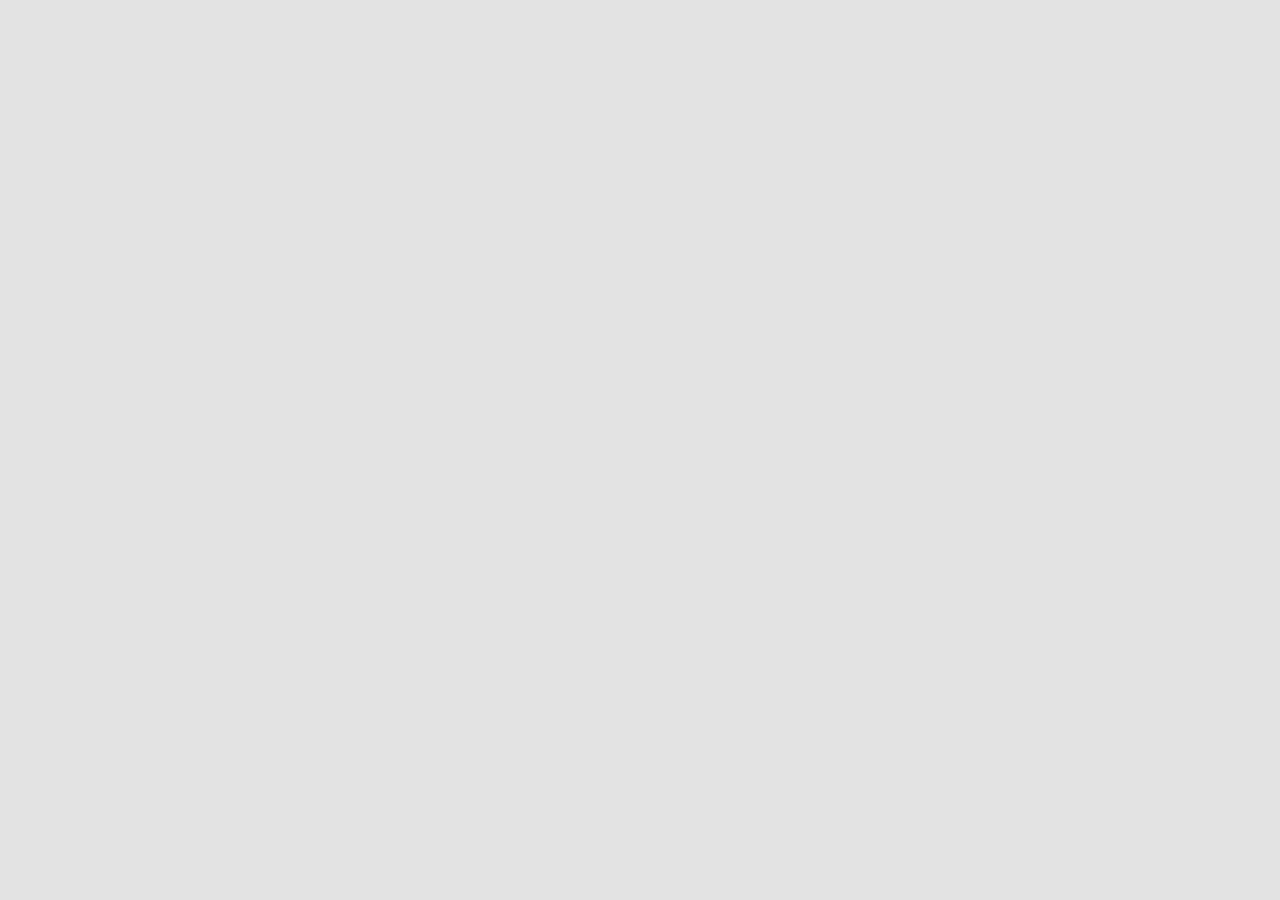
==== app/index.html @ 992b3455 "start" ====
<!DOCTYPE html>
<html lang="ru">
<head>
	<title>My Startng Template</title>

	<!-- Meta tags -->
	<meta charset="UTF-8">
	<meta http-equiv="X-UA-Compatible" content="IE=edge">
	<meta name="viewport" content="width=device-width, initial-scale=1.0">
	<meta name="description" content="">
	<meta name="keywords" content="">
	<meta name="author" content="Serhii 'winde' Kuptsov">

	<!-- Chrome, Firefox, Opera -->
	<meta name="theme-color" content="#000">
	<!-- Windows Phone -->
	<meta name="msapplication-navbutton-color" content="#000">
	<!-- iOS Safari -->
	<meta name="apple-mobile-web-app-status-bar-style" content="#000">
	<!-- //Meta tags -->
	
	<!-- Favicons -->
	<link rel="shortcut icon" href="img/favicon.ico" type="image/x-icon">
	<!-- //Favicons -->

	<!-- All libs styles -->
<!-- 	<link rel="stylesheet" href="css/libs.min.css"> -->
	<!-- Main file with styles -->
	<link rel="stylesheet" href="css/main.min.css">

	<!-- HTML5 shim and Respond.js for IE8 support of HTML5 elements and media queries -->
	<!-- WARNING: Respond.js doesn't work if you view the page via file:// -->
	<!--[if lt IE 9]>
	  <script src="https://oss.maxcdn.com/html5shiv/3.7.3/html5shiv.min.js"></script>
	  <script src="https://oss.maxcdn.com/respond/1.4.2/respond.min.js"></script>
	<![endif]-->
</head>
<body>
	
	<!-- CONTENT WRAPPER -->
	<div class="content__wrapper">
	
		<!-- Header -->
		<header class="header"></header>
		<!-- //Header -->

		<!-- Main -->
		<main class="main"></main>
		<!-- //Main -->

		<!-- Footer -->
		<footer class="footer"></footer>
		<!-- //Footer -->

	</div>
	<!-- //CONTENT WRAPPER -->

	<!-- jQuery IF NEEDED-->
	<script src="https://code.jquery.com/jquery-2.2.4.min.js" integrity="sha256-BbhdlvQf/xTY9gja0Dq3HiwQF8LaCRTXxZKRutelT44=" crossorigin="anonymous"></script>
	<!-- All libs scripts -->
	<!-- 	<script src="js/libs.min.js"></script> -->
	<!-- Main file with scripts -->
	<script src="js/common.min.js"></script>

</body>

</html>
---- app/css/main.min.css ----
input,select,textarea{-webkit-transition:all .23s ease-in-out;-o-transition:all .23s ease-in-out}a,a:hover{text-decoration:none}.hamburger,button,select{cursor:pointer}button,input,textarea{border:none;background:0 0}.sect__overlay,body{position:relative}a,abbr,acronym,address,applet,article,aside,audio,b,big,blockquote,body,canvas,caption,center,cite,code,dd,del,details,dfn,div,dl,dt,em,embed,fieldset,figcaption,figure,footer,form,h1,h2,h3,h4,h5,h6,header,hgroup,html,i,iframe,img,ins,kbd,label,legend,li,mark,menu,nav,object,ol,output,p,pre,q,ruby,s,samp,section,small,span,strike,strong,sub,summary,sup,table,tbody,td,tfoot,th,thead,time,tr,tt,u,ul,var,video{margin:0;padding:0;border:0;font:inherit;vertical-align:baseline}article,aside,details,figcaption,figure,footer,header,hgroup,menu,nav,section{display:block}ol,ul{list-style:none}blockquote,q{quotes:none}blockquote:after,blockquote:before,q:after,q:before{content:'';content:none}table{border-collapse:collapse;border-spacing:0}.container{margin:0 auto;width:100%;max-width:1200px;padding:0 15px}.row{display:-webkit-box;display:-webkit-flex;display:-ms-flexbox;display:flex;-webkit-box-pack:justify;-webkit-justify-content:space-between;-ms-flex-pack:justify;justify-content:space-between}.row__center{-webkit-box-align:center;-webkit-align-items:center;-ms-flex-align:center;align-items:center}.row__stretch{-webkit-box-align:stretch;-webkit-align-items:stretch;-ms-flex-align:stretch;align-items:stretch}.row__start{-webkit-box-pack:start;-webkit-justify-content:flex-start;-ms-flex-pack:start;justify-content:flex-start}.row__gutters{margin-left:-15px;margin-right:-15px}.col__fifth{padding:15px;width:20%}.col__third{padding:15px;width:33.3333%}.col__fourth{padding:15px;width:25%}.col__half{padding:15px;width:50%}.col__full{padding:15px;width:100%}*,h1,h2,h3,h4,h5,h6,li,ul{margin:0;padding:0}@font-face{font-family:FontAwesome;src:url(../fonts/FontAwesome/fontawesome-webfont/FontAwesome.eot);src:url(../fonts/FontAwesome/fontawesome-webfont/FontAwesome.eot?#iefix) format('embedded-opentype'),url(../fonts/FontAwesome/fontawesome-webfont/FontAwesome.woff) format('woff'),url(../fonts/FontAwesome/fontawesome-webfont/FontAwesome.ttf) format('truetype'),url(../fonts/FontAwesome/fontawesome-webfont/FontAwesome.svg#FontAwesome) format('svg');font-weight:400;font-style:normal}@font-face{font-family:OpenSansLight;src:url(../fonts/OpenSans/OpenSansLight/OpenSansLight.eot);src:url(../fonts/OpenSans/OpenSansLight/OpenSansLight.eot?#iefix) format('embedded-opentype'),url(../fonts/OpenSans/OpenSansLight/OpenSansLight.woff) format('woff'),url(../fonts/OpenSans/OpenSansLight/OpenSansLight.ttf) format('truetype'),url(../fonts/OpenSans/OpenSansLight/OpenSansLight.svg#OpenSansLight) format('svg');font-weight:400;font-style:normal}@font-face{font-family:OpenSansItalic;src:url(../fonts/OpenSans/OpenSansItalic/OpenSansItalic.eot);src:url(../fonts/OpenSans/OpenSansItalic/OpenSansItalic.eot?#iefix) format('embedded-opentype'),url(../fonts/OpenSans/OpenSansItalic/OpenSansItalic.woff) format('woff'),url(../fonts/OpenSans/OpenSansItalic/OpenSansItalic.ttf) format('truetype'),url(../fonts/OpenSans/OpenSansItalic/OpenSansItalic.svg#OpenSansItalic) format('svg');font-weight:400;font-style:normal}@font-face{font-family:OpenSansRegular;src:url(../fonts/OpenSans/OpenSansRegular/OpenSansRegular.eot);src:url(../fonts/OpenSans/OpenSansRegular/OpenSansRegular.eot?#iefix) format('embedded-opentype'),url(../fonts/OpenSans/OpenSansRegular/OpenSansRegular.woff) format('woff'),url(../fonts/OpenSans/OpenSansRegular/OpenSansRegular.ttf) format('truetype'),url(../fonts/OpenSans/OpenSansRegular/OpenSansRegular.svg#OpenSansRegular) format('svg');font-weight:400;font-style:normal}@font-face{font-family:OpenSansRegularItalic;src:url(../fonts/OpenSans/OpenSansRegularItalic/OpenSansRegularItalic.eot);src:url(../fonts/OpenSans/OpenSansRegularItalic/OpenSansRegularItalic.eot?#iefix) format('embedded-opentype'),url(../fonts/OpenSans/OpenSansRegularItalic/OpenSansRegularItalic.woff) format('woff'),url(../fonts/OpenSans/OpenSansRegularItalic/OpenSansRegularItalic.ttf) format('truetype'),url(../fonts/OpenSans/OpenSansRegularItalic/OpenSansRegularItalic.svg#OpenSansRegularItalic) format('svg');font-weight:400;font-style:normal}@font-face{font-family:OpenSansSemiBold;src:url(../fonts/OpenSans/OpenSansSemiBold/OpenSansSemiBold.eot);src:url(../fonts/OpenSans/OpenSansSemiBold/OpenSansSemiBold.eot?#iefix) format('embedded-opentype'),url(../fonts/OpenSans/OpenSansSemiBold/OpenSansSemiBold.woff) format('woff'),url(../fonts/OpenSans/OpenSansSemiBold/OpenSansSemiBold.ttf) format('truetype'),url(../fonts/OpenSans/OpenSansSemiBold/OpenSansSemiBold.svg#OpenSansSemiBold) format('svg');font-weight:400;font-style:normal}@font-face{font-family:OpenSansSemiBoldItalic;src:url(../fonts/OpenSans/OpenSansSemiBoldItalic/OpenSansSemiBoldItalic.eot);src:url(../fonts/OpenSans/OpenSansSemiBoldItalic/OpenSansSemiBoldItalic.eot?#iefix) format('embedded-opentype'),url(../fonts/OpenSans/OpenSansSemiBoldItalic/OpenSansSemiBoldItalic.woff) format('woff'),url(../fonts/OpenSans/OpenSansSemiBoldItalic/OpenSansSemiBoldItalic.ttf) format('truetype'),url(../fonts/OpenSans/OpenSansSemiBoldItalic/OpenSansSemiBoldItalic.svg#OpenSansSemiBoldItalic) format('svg');font-weight:400;font-style:normal}@font-face{font-family:OpenSansBold;src:url(../fonts/OpenSans/OpenSansBold/OpenSansBold.eot);src:url(../fonts/OpenSans/OpenSansBold/OpenSansBold.eot?#iefix) format('embedded-opentype'),url(../fonts/OpenSans/OpenSansBold/OpenSansBold.woff) format('woff'),url(../fonts/OpenSans/OpenSansBold/OpenSansBold.ttf) format('truetype'),url(../fonts/OpenSans/OpenSansBold/OpenSansBold.svg#OpenSansBold) format('svg');font-weight:400;font-style:normal}@font-face{font-family:OpenSansBoldItalic;src:url(../fonts/OpenSans/OpenSansBoldItalic/OpenSansBoldItalic.eot);src:url(../fonts/OpenSans/OpenSansBoldItalic/OpenSansBoldItalic.eot?#iefix) format('embedded-opentype'),url(../fonts/OpenSans/OpenSansBoldItalic/OpenSansBoldItalic.woff) format('woff'),url(../fonts/OpenSans/OpenSansBoldItalic/OpenSansBoldItalic.ttf) format('truetype'),url(../fonts/OpenSans/OpenSansBoldItalic/OpenSansBoldItalic.svg#OpenSansBoldItalic) format('svg');font-weight:400;font-style:normal}@font-face{font-family:OpenSansExtraBold;src:url(../fonts/OpenSans/OpenSansExtraBold/OpenSansExtraBold.eot);src:url(../fonts/OpenSans/OpenSansExtraBold/OpenSansExtraBold.eot?#iefix) format('embedded-opentype'),url(../fonts/OpenSans/OpenSansExtraBold/OpenSansExtraBold.woff) format('woff'),url(../fonts/OpenSans/OpenSansExtraBold/OpenSansExtraBold.ttf) format('truetype'),url(../fonts/OpenSans/OpenSansExtraBold/OpenSansExtraBold.svg#OpenSansExtraBold) format('svg');font-weight:400;font-style:normal}@font-face{font-family:OpenSansExtraBold;src:url(../fonts/OpenSans/OpenSansExtraBold/OpenSansExtraBold.eot);src:url(../fonts/OpenSans/OpenSansExtraBold/OpenSansExtraBold.eot?#iefix) format('embedded-opentype'),url(../fonts/OpenSans/OpenSansExtraBold/OpenSansExtraBold.woff) format('woff'),url(../fonts/OpenSans/OpenSansExtraBold/OpenSansExtraBold.ttf) format('truetype'),url(../fonts/OpenSans/OpenSansExtraBold/OpenSansExtraBold.svg#OpenSansExtraBold) format('svg');font-weight:400;font-style:normal}@media screen and (-webkit-min-device-pixel-ratio:0){@font-face{font-family:FontAwesome;src:url(../fonts/FontAwesome/fontawesome-webfont/FontAwesome.svg#FontAwesome) format('svg')}@font-face{font-family:OpenSansLight;src:url(../fonts/OpenSans/OpenSansLight/OpenSansLight.svg#OpenSansLight) format('svg')}@font-face{font-family:OpenSansItalic;src:url(../fonts/OpenSans/OpenSansItalic/OpenSansItalic.svg#OpenSansItalic) format('svg')}@font-face{font-family:OpenSansRegular;src:url(../fonts/OpenSans/OpenSansRegular/OpenSansRegular.svg#OpenSansRegular) format('svg')}@font-face{font-family:OpenSansRegularItalic;src:url(../fonts/OpenSans/OpenSansRegularItalic/OpenSansRegularItalic.svg#OpenSansRegularItalic) format('svg')}@font-face{font-family:OpenSansSemiBold;src:url(../fonts/OpenSans/OpenSansSemiBold/OpenSansSemiBold.svg#OpenSansSemiBold) format('svg')}@font-face{font-family:OpenSansSemiBoldItalic;src:url(../fonts/OpenSans/OpenSansSemiBoldItalic/OpenSansSemiBoldItalic.svg#OpenSansSemiBoldItalic) format('svg')}@font-face{font-family:OpenSansBold;src:url(../fonts/OpenSans/OpenSansBold/OpenSansBold.svg#OpenSansBold) format('svg')}@font-face{font-family:OpenSansBoldItalic;src:url(../fonts/OpenSans/OpenSansBoldItalic/OpenSansBoldItalic.svg#OpenSansBoldItalic) format('svg')}@font-face{font-family:OpenSansExtraBold;src:url(../fonts/OpenSans/OpenSansExtraBold/OpenSansExtraBold.svg#OpenSansExtraBold) format('svg')}}html{-webkit-text-size-adjust:none;text-size-adjust:none;-webkit-box-sizing:border-box;-moz-box-sizing:border-box;box-sizing:border-box}*,:after,:before{-webkit-box-sizing:inherit;-moz-box-sizing:inherit;box-sizing:inherit}body{font:16px OpenSansRegular,Arial,sans-serif;line-height:1.6;overflow-x:hidden;min-width:320px;height:100%;opacity:1;color:#050505;background-color:#e3e3e3}.btn,.checkbox__label,.input,.radio__label{font:1em OpenSansRegular,Arial,sans-serif}input,textarea{outline:0;transition:all .23s ease-in-out}button:focus,input:focus,select:focus,textarea:focus{outline:0}textarea{resize:vertical;width:100%}select{appearance:none;-webkit-appearance:none;-moz-appearance:none;transition:all .23s ease-in-out}a,button{outline:0;-webkit-transition:all .23s ease-in-out;-o-transition:all .23s ease-in-out}a{transition:all .23s ease-in-out}button{-webkit-box-shadow:none;box-shadow:none;transition:all .23s ease-in-out}.btn,.btn__up{-webkit-transition:all .23s ease-in-out;-o-transition:all .23s ease-in-out}img{width:100%;height:auto}.disable-hover,.disable-hover *{pointer-events:none!important}.clearfix:after,.clearfix:before,.container:after,.container:before{content:" ";display:table}.btn__up:after,.sect__overlay:after{content:''}.clearfix:after,.container:after{clear:both}.box{padding:50px 0}.w3c{visibility:hidden;display:none}.content__wrapper{overflow:hidden;width:100%;height:100%}.sect{-webkit-background-size:cover;background-size:cover;background-repeat:no-repeat}.sect__overlay:after{position:absolute;top:0;left:0;width:100%;height:100%;background-color:rgba(0,0,0,.8)}.sect__overlay .container{position:relative;z-index:1}.text-center{text-align:center}.text-left{text-align:left}.text-right{text-align:right}.light-color{color:#fff}.accent-color{color:red}.dark-color{color:#000}.btn,.input,.popup{color:#050505}.content-img{display:block;margin:0 auto;max-width:100%;max-height:100%;width:auto;height:auto}.btn,.btn__up:after,.hamburger{display:inline-block}.btn{padding:12px 15px;border:2px solid transparent;transition:all .23s ease-in-out}.btn__accent{background:red}.btn__shadow{background:0 0}.btn__dark{background:#000}.btn__close{width:20px;height:20px;background:url(../img/icons/svg/close-ic.svg) center no-repeat}.btn__search::-ms-clear{display:none;width:0;height:0}.btn__search::-ms-reveal{display:none;width:0;height:0}.btn__search::-webkit-search-cancel-button,.btn__search::-webkit-search-decoration,.btn__search::-webkit-search-results-button,.btn__search::-webkit-search-results-decoration{display:none}.btn__up{display:none;border-radius:50%;width:40px;height:40px;position:fixed;right:30px;bottom:30px;background:red;z-index:10;text-align:center;transition:all .23s ease-in-out;-webkit-box-shadow:0 0 13px 0 rgba(0,0,0,.21);box-shadow:0 0 13px 0 rgba(0,0,0,.21)}.btn__up:after{position:absolute;top:15px;left:10px;width:20px;height:20px;-webkit-transform:rotate(-45deg);-ms-transform:rotate(-45deg);-o-transform:rotate(-45deg);transform:rotate(-45deg);border-top:1px solid #000;border-right:1px solid #000;-webkit-transition:all .23s ease-in-out;-o-transition:all .23s ease-in-out;transition:all .23s ease-in-out}.btn__up:hover{background:#000;-webkit-transform:scale(1.1);-ms-transform:scale(1.1);-o-transform:scale(1.1);transform:scale(1.1);-webkit-box-shadow:0 0 13px 0 rgba(255,0,0,.21);box-shadow:0 0 13px 0 rgba(255,0,0,.21)}.btn__up:hover:after{border-top:1px solid red;border-right:1px solid red}.hamburger{width:30px;height:30px}.hamburger span{display:block;width:100%;height:4px;background:red;margin-bottom:3px}.hamburger span:last-child{margin-bottom:0}.input{display:inline-block;width:100%;padding:10px 15px;text-align:left;background-color:#fff;border:2px solid transparent}.input.is-error,.input:focus,.input:hover{border-color:red}.input::-webkit-input-placeholder{font:1em OpenSansRegular,Arial,sans-serif;color:#050505}.input::-moz-placeholder{font:1em OpenSansRegular,Arial,sans-serif;color:#050505}.input:-moz-placeholder{font:1em OpenSansRegular,Arial,sans-serif;color:#050505}.input:-ms-input-placeholder{font:1em OpenSansRegular,Arial,sans-serif;color:#050505}.input__wrapper{margin-bottom:15px;position:relative}.checkbox,.radio{position:relative;display:inline-block;margin-left:0;padding-left:25px}.checkbox:after,.checkbox:before,.radio:after,.radio:before{content:'';display:inline-block;-webkit-transition:all .25s ease-in-out;-o-transition:all .25s ease-in-out;transition:all .25s ease-in-out;position:absolute;left:0;top:50%;-webkit-transform:translateY(-50%);-ms-transform:translateY(-50%);-o-transform:translateY(-50%);transform:translateY(-50%)}.checkbox__label,.radio__label{cursor:pointer;display:inline-block;line-height:1;color:#050505}.checkbox__label input,.radio__label input{display:none}.checkbox:before{border-radius:4px;width:18px;height:18px;border:1px solid red;background-color:transparent}.checkbox__label input:checked+span:before{background-color:#000}.radio:after,.radio:before{border-radius:50%}.radio:before{width:18px;height:18px;border:1px solid red;background-color:$transparent}.radio:after{width:8px;height:8px;opacity:0;background-color:red;left:6px;top:8px}.overlay,.popup{width:100%;display:none}.radio__label input:checked+span:before{border-color:#000}.radio__label input:checked+span:after{opacity:1}.overlay{position:absolute;top:0;left:0;height:100%;z-index:10;background-color:rgba(0,0,0,.7)}.popup{top:50%;left:50%;-webkit-transform:translate(-50%,-50%);-ms-transform:translate(-50%,-50%);-o-transform:translate(-50%,-50%);transform:translate(-50%,-50%);position:fixed;z-index:20;background-color:#fff;max-width:400px;height:400px}.footer,.header{background-color:#a2a2a2}
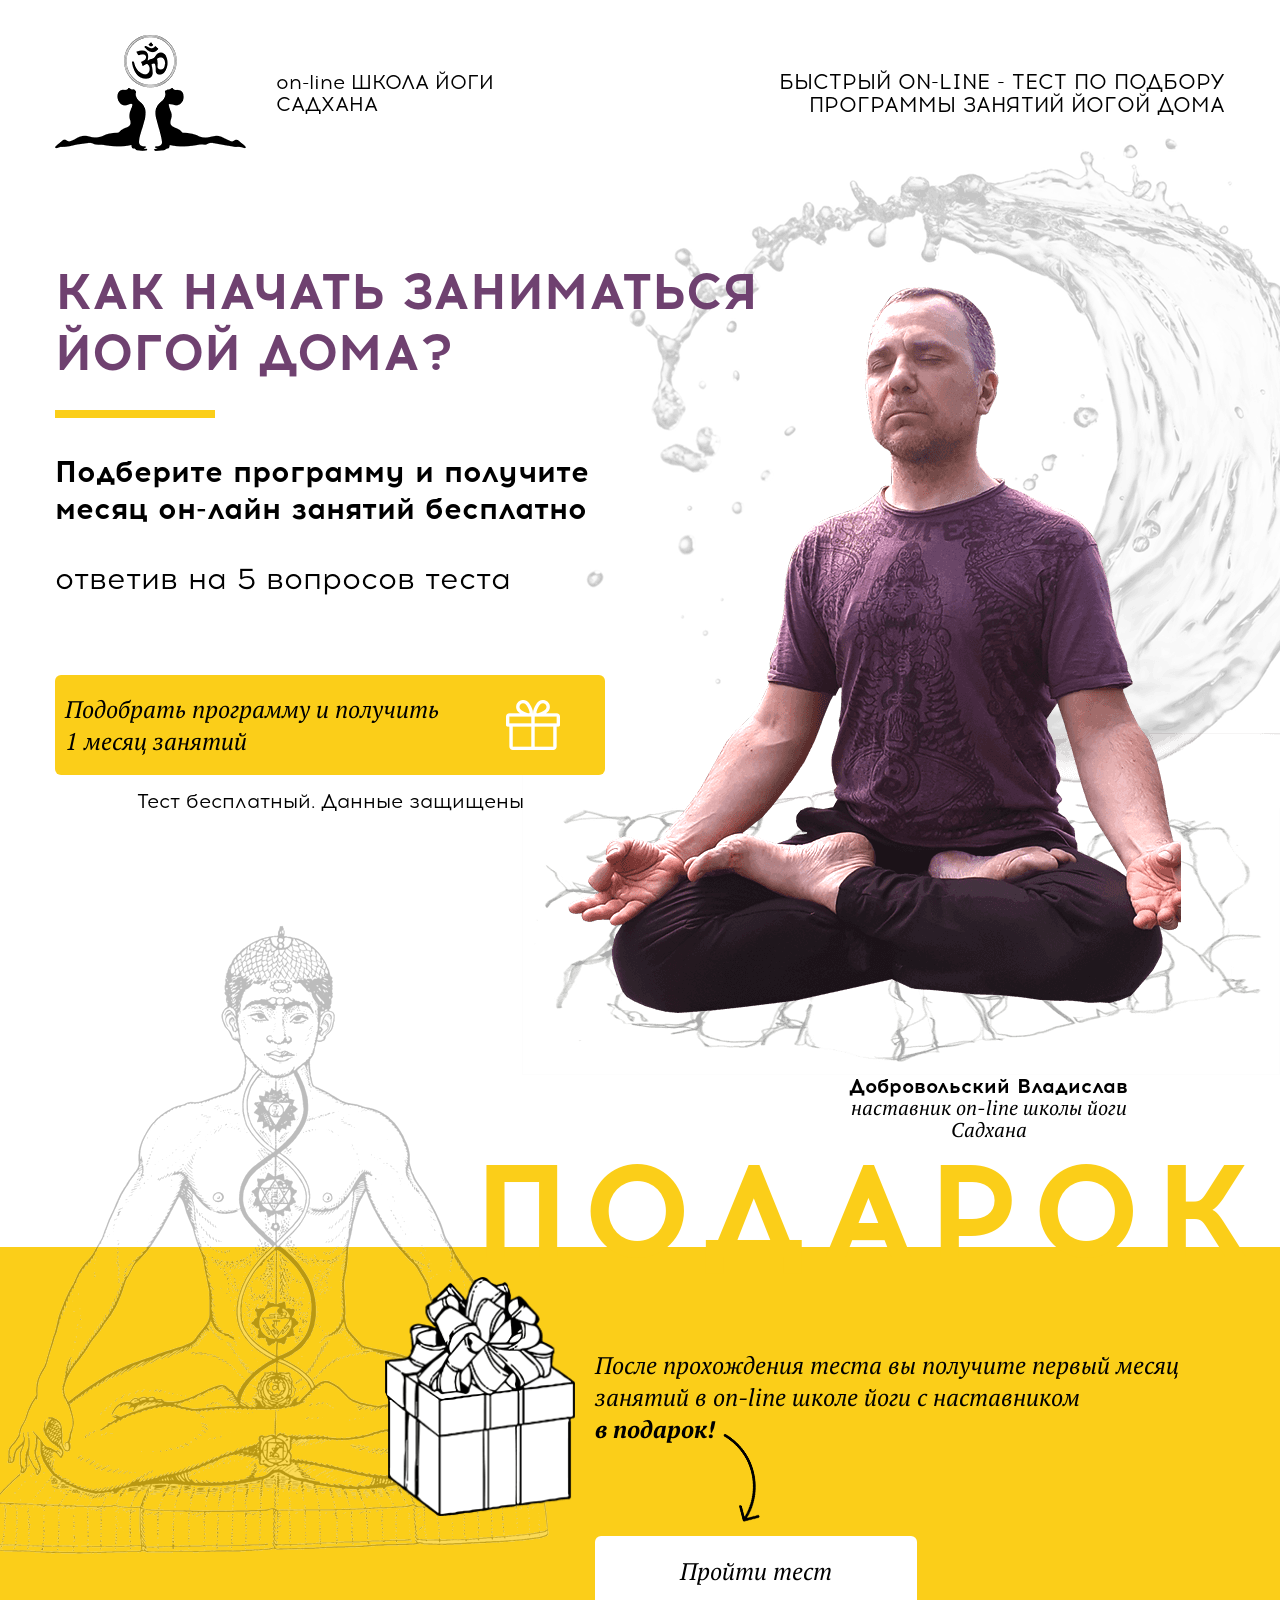
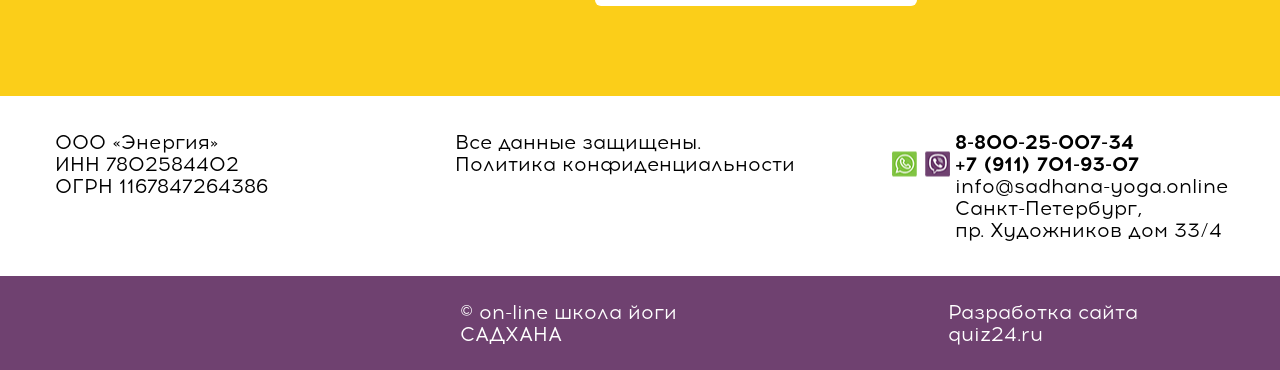
==== commit 398f1a4f: "completed quiz and adaptive home page" ====
--- a/app/index.html
+++ b/app/index.html
@@ -1,7 +1,7 @@
 <!DOCTYPE html>
 <html lang="ru">
 <head>
-	<title>My Startng Template</title>
+	<title>on-line ШКОЛА ЙОГИ САДХАНА</title>
 
 	<!-- Meta tags -->
 	<meta charset="UTF-8">
@@ -12,11 +12,11 @@
 	<meta name="author" content="Serhii 'winde' Kuptsov">
 
 	<!-- Chrome, Firefox, Opera -->
-	<meta name="theme-color" content="#000">
+	<meta name="theme-color" content="#fbce19">
 	<!-- Windows Phone -->
-	<meta name="msapplication-navbutton-color" content="#000">
+	<meta name="msapplication-navbutton-color" content="#fbce19">
 	<!-- iOS Safari -->
-	<meta name="apple-mobile-web-app-status-bar-style" content="#000">
+	<meta name="apple-mobile-web-app-status-bar-style" content="#fbce19">
 	<!-- //Meta tags -->
 	
 	<!-- Favicons -->
@@ -34,34 +34,159 @@
 	  <script src="https://oss.maxcdn.com/html5shiv/3.7.3/html5shiv.min.js"></script>
 	  <script src="https://oss.maxcdn.com/respond/1.4.2/respond.min.js"></script>
 	<![endif]-->
-</head>
-<body>
+</head><body>
 	
 	<!-- CONTENT WRAPPER -->
 	<div class="content__wrapper">
-	
+
 		<!-- Header -->
-		<header class="header"></header>
+		<header class="header">
+	<div class="container">
+		<div class="row align-vertical-center align-horisontal-between">
+			<!-- Logo -->
+			<a href="/" class="logo">
+				<img src="img/logo.png" alt="" class="logo__img">
+				<span class="logo__text">on-line ШКОЛА ЙОГИ<br>САДХАНА</span>
+			</a>
+			<!-- //Logo -->
+
+			<h1 class="title text-right">Быстрый on-line - Тест по подбору<br>программы занятий йогой дома</h1>
+		</div>
+	</div>
+</header>
 		<!-- //Header -->
 
 		<!-- Main -->
-		<main class="main"></main>
+		<main class="main">
+			<!-- Section promo -->
+			<section class="sect__promo">
+				<h2 class="w3c">&nbsp;</h2>
+				<div class="container">
+					<div class="promo__block">
+						<div class="promo__block--content">
+							<h2 class="promo__title">Как начать заниматься йогой дома?</h2>
+							<p class="promo__subtitle">Подберите программу и получите<br>месяц он-лайн занятий бесплатно</p>
+							<p class="promo__text">ответив на 5 вопросов теста</p>
+
+							<div class="promo__btn--block">
+								<a href="quiz.html" class="btn btn__accent btn__wide btn__with-ic">
+									<span class="btn__content">Подобрать программу и получить<br>1 месяц занятий</span>
+								</a>
+
+								<p class="promo__btn--text text-center">Тест бесплатный. Данные защищены</p>
+							</div>
+						</div>
+
+						<div class="promo__img column align-vertical-center text-center">
+							<img src="img/promo-img.png" alt="">
+							<h3 class="author__name">Добровольский Владислав</h3>
+							<p class="author__position">наставник on-line школы йоги<br>Садхана</p>
+						</div>
+
+
+					</div>
+				</div>
+				<!-- //container -->
+			</section>
+			<!-- //Section promo -->
+
+			<!-- Section gift -->
+			<section class="sect__gift">
+				<h2 class="w3c">&nbsp;</h2>
+				<div class="container">
+					<div class="row align-horisontal-end gift__row">
+						<div class="gift__decor">
+							<img src="img/decor-img.png" alt="">
+						</div>
+						
+						<div class="gift__block">
+							<span class="gift">Подарок</span>
+
+							
+
+							<div class="row align-vertical-center align-horisontal-start row-nowrap">
+								<div class="gift__img">
+									<img src="img/gift.png" alt="">
+								</div>
+								<div class="gift__content">
+									<p class="gift__text">После прохождения теста вы получите первый месяц занятий в on-line школе йоги с наставником<br><b>в подарок!</b></p>
+
+
+								</div>
+							</div>
+
+
+							<div class="gift__btn--block">
+								<a href="quiz.html" class="btn btn__light">Пройти тест</a>
+							</div>
+
+
+						</div>
+					</div>
+				</div>
+				<!-- //container -->
+			</section>
+			<!-- //Section gift -->
+		</main>
 		<!-- //Main -->
 
 		<!-- Footer -->
-		<footer class="footer"></footer>
+		<footer class="footer">
+	<div class="footer__top">
+		<div class="container">
+			<div class="row align-horisontal-between row-gutters">
+				<div class="col__4 ">
+					<p class="footer__text">ООО «Энергия»</p>
+					<p class="footer__text">ИНН 7802584402</p>
+					<p class="footer__text">ОГРН 1167847264386</p>
+				</div>
+
+				<div class="col__3  ">
+					<p class="footer__text">Все данные защищены.</p>
+					<p class="footer__text"><a href="#">Политика конфиденциальности</a></p>
+				</div>
+
+				<div class="col__4 column align-vertical-start">
+					<div class="footer__contacts">
+						<div class="footer__contacts--phones column">
+							<a href="tel:+88002500734" class="footer__contacts--phones-link">8-800-25-007-34</a>
+							<a href="tel:+79117019307" class="footer__contacts--phones-link footer__contacts--phones-link_messangers">+7 (911) 701-93-07</a>
+							<p class="footer__text"><a href="mailto:info@sadhana-yoga.online">info@sadhana-yoga.online</a></p>
+						</div>
+					</div>
+					
+					<p class="footer__text">Санкт-Петербург, <br>пр. Художников дом 33/4</p>
+				</di>
+			</div>
+		</div>
+	</div>
+</div>
+
+<div class="footer__bottom light-color">
+	<div class="container">
+		<div class="row align-horisontal-between">
+			<div class="col__4"></div>
+			<div class="col__3 column  align-horisontal-start">
+				<p class="copyright">&copy; on-line школа йоги<br>САДХАНА</p>
+			</div>
+			<div class="col__4">
+				<p class="developer">Разработка сайта <a href="#" target="_blank" class="developer">quiz24.ru</a></p>
+			</div>
+		</div>
+	</div>
+</div>
+</footer>
 		<!-- //Footer -->
 
 	</div>
 	<!-- //CONTENT WRAPPER -->
 
 	<!-- jQuery IF NEEDED-->
-	<script src="https://code.jquery.com/jquery-2.2.4.min.js" integrity="sha256-BbhdlvQf/xTY9gja0Dq3HiwQF8LaCRTXxZKRutelT44=" crossorigin="anonymous"></script>
-	<!-- All libs scripts -->
-	<!-- 	<script src="js/libs.min.js"></script> -->
-	<!-- Main file with scripts -->
-	<script src="js/common.min.js"></script>
-
+<script src="//code.jquery.com/jquery-2.2.4.min.js" integrity="sha256-BbhdlvQf/xTY9gja0Dq3HiwQF8LaCRTXxZKRutelT44=" crossorigin="anonymous"></script>
+<!-- All libs scripts -->
+	<script src="js/libs.min.js"></script>
+<!-- Main file with scripts -->
+<script src="js/common.js"></script>
 </body>
 
 </html>
--- a/app/css/main.min.css
+++ b/app/css/main.min.css
@@ -1 +1 @@
-input,select,textarea{-webkit-transition:all .23s ease-in-out;-o-transition:all .23s ease-in-out}a,a:hover{text-decoration:none}.hamburger,button,select{cursor:pointer}button,input,textarea{border:none;background:0 0}.sect__overlay,body{position:relative}a,abbr,acronym,address,applet,article,aside,audio,b,big,blockquote,body,canvas,caption,center,cite,code,dd,del,details,dfn,div,dl,dt,em,embed,fieldset,figcaption,figure,footer,form,h1,h2,h3,h4,h5,h6,header,hgroup,html,i,iframe,img,ins,kbd,label,legend,li,mark,menu,nav,object,ol,output,p,pre,q,ruby,s,samp,section,small,span,strike,strong,sub,summary,sup,table,tbody,td,tfoot,th,thead,time,tr,tt,u,ul,var,video{margin:0;padding:0;border:0;font:inherit;vertical-align:baseline}article,aside,details,figcaption,figure,footer,header,hgroup,menu,nav,section{display:block}ol,ul{list-style:none}blockquote,q{quotes:none}blockquote:after,blockquote:before,q:after,q:before{content:'';content:none}table{border-collapse:collapse;border-spacing:0}.container{margin:0 auto;width:100%;max-width:1200px;padding:0 15px}.row{display:-webkit-box;display:-webkit-flex;display:-ms-flexbox;display:flex;-webkit-box-pack:justify;-webkit-justify-content:space-between;-ms-flex-pack:justify;justify-content:space-between}.row__center{-webkit-box-align:center;-webkit-align-items:center;-ms-flex-align:center;align-items:center}.row__stretch{-webkit-box-align:stretch;-webkit-align-items:stretch;-ms-flex-align:stretch;align-items:stretch}.row__start{-webkit-box-pack:start;-webkit-justify-content:flex-start;-ms-flex-pack:start;justify-content:flex-start}.row__gutters{margin-left:-15px;margin-right:-15px}.col__fifth{padding:15px;width:20%}.col__third{padding:15px;width:33.3333%}.col__fourth{padding:15px;width:25%}.col__half{padding:15px;width:50%}.col__full{padding:15px;width:100%}*,h1,h2,h3,h4,h5,h6,li,ul{margin:0;padding:0}@font-face{font-family:FontAwesome;src:url(../fonts/FontAwesome/fontawesome-webfont/FontAwesome.eot);src:url(../fonts/FontAwesome/fontawesome-webfont/FontAwesome.eot?#iefix) format('embedded-opentype'),url(../fonts/FontAwesome/fontawesome-webfont/FontAwesome.woff) format('woff'),url(../fonts/FontAwesome/fontawesome-webfont/FontAwesome.ttf) format('truetype'),url(../fonts/FontAwesome/fontawesome-webfont/FontAwesome.svg#FontAwesome) format('svg');font-weight:400;font-style:normal}@font-face{font-family:OpenSansLight;src:url(../fonts/OpenSans/OpenSansLight/OpenSansLight.eot);src:url(../fonts/OpenSans/OpenSansLight/OpenSansLight.eot?#iefix) format('embedded-opentype'),url(../fonts/OpenSans/OpenSansLight/OpenSansLight.woff) format('woff'),url(../fonts/OpenSans/OpenSansLight/OpenSansLight.ttf) format('truetype'),url(../fonts/OpenSans/OpenSansLight/OpenSansLight.svg#OpenSansLight) format('svg');font-weight:400;font-style:normal}@font-face{font-family:OpenSansItalic;src:url(../fonts/OpenSans/OpenSansItalic/OpenSansItalic.eot);src:url(../fonts/OpenSans/OpenSansItalic/OpenSansItalic.eot?#iefix) format('embedded-opentype'),url(../fonts/OpenSans/OpenSansItalic/OpenSansItalic.woff) format('woff'),url(../fonts/OpenSans/OpenSansItalic/OpenSansItalic.ttf) format('truetype'),url(../fonts/OpenSans/OpenSansItalic/OpenSansItalic.svg#OpenSansItalic) format('svg');font-weight:400;font-style:normal}@font-face{font-family:OpenSansRegular;src:url(../fonts/OpenSans/OpenSansRegular/OpenSansRegular.eot);src:url(../fonts/OpenSans/OpenSansRegular/OpenSansRegular.eot?#iefix) format('embedded-opentype'),url(../fonts/OpenSans/OpenSansRegular/OpenSansRegular.woff) format('woff'),url(../fonts/OpenSans/OpenSansRegular/OpenSansRegular.ttf) format('truetype'),url(../fonts/OpenSans/OpenSansRegular/OpenSansRegular.svg#OpenSansRegular) format('svg');font-weight:400;font-style:normal}@font-face{font-family:OpenSansRegularItalic;src:url(../fonts/OpenSans/OpenSansRegularItalic/OpenSansRegularItalic.eot);src:url(../fonts/OpenSans/OpenSansRegularItalic/OpenSansRegularItalic.eot?#iefix) format('embedded-opentype'),url(../fonts/OpenSans/OpenSansRegularItalic/OpenSansRegularItalic.woff) format('woff'),url(../fonts/OpenSans/OpenSansRegularItalic/OpenSansRegularItalic.ttf) format('truetype'),url(../fonts/OpenSans/OpenSansRegularItalic/OpenSansRegularItalic.svg#OpenSansRegularItalic) format('svg');font-weight:400;font-style:normal}@font-face{font-family:OpenSansSemiBold;src:url(../fonts/OpenSans/OpenSansSemiBold/OpenSansSemiBold.eot);src:url(../fonts/OpenSans/OpenSansSemiBold/OpenSansSemiBold.eot?#iefix) format('embedded-opentype'),url(../fonts/OpenSans/OpenSansSemiBold/OpenSansSemiBold.woff) format('woff'),url(../fonts/OpenSans/OpenSansSemiBold/OpenSansSemiBold.ttf) format('truetype'),url(../fonts/OpenSans/OpenSansSemiBold/OpenSansSemiBold.svg#OpenSansSemiBold) format('svg');font-weight:400;font-style:normal}@font-face{font-family:OpenSansSemiBoldItalic;src:url(../fonts/OpenSans/OpenSansSemiBoldItalic/OpenSansSemiBoldItalic.eot);src:url(../fonts/OpenSans/OpenSansSemiBoldItalic/OpenSansSemiBoldItalic.eot?#iefix) format('embedded-opentype'),url(../fonts/OpenSans/OpenSansSemiBoldItalic/OpenSansSemiBoldItalic.woff) format('woff'),url(../fonts/OpenSans/OpenSansSemiBoldItalic/OpenSansSemiBoldItalic.ttf) format('truetype'),url(../fonts/OpenSans/OpenSansSemiBoldItalic/OpenSansSemiBoldItalic.svg#OpenSansSemiBoldItalic) format('svg');font-weight:400;font-style:normal}@font-face{font-family:OpenSansBold;src:url(../fonts/OpenSans/OpenSansBold/OpenSansBold.eot);src:url(../fonts/OpenSans/OpenSansBold/OpenSansBold.eot?#iefix) format('embedded-opentype'),url(../fonts/OpenSans/OpenSansBold/OpenSansBold.woff) format('woff'),url(../fonts/OpenSans/OpenSansBold/OpenSansBold.ttf) format('truetype'),url(../fonts/OpenSans/OpenSansBold/OpenSansBold.svg#OpenSansBold) format('svg');font-weight:400;font-style:normal}@font-face{font-family:OpenSansBoldItalic;src:url(../fonts/OpenSans/OpenSansBoldItalic/OpenSansBoldItalic.eot);src:url(../fonts/OpenSans/OpenSansBoldItalic/OpenSansBoldItalic.eot?#iefix) format('embedded-opentype'),url(../fonts/OpenSans/OpenSansBoldItalic/OpenSansBoldItalic.woff) format('woff'),url(../fonts/OpenSans/OpenSansBoldItalic/OpenSansBoldItalic.ttf) format('truetype'),url(../fonts/OpenSans/OpenSansBoldItalic/OpenSansBoldItalic.svg#OpenSansBoldItalic) format('svg');font-weight:400;font-style:normal}@font-face{font-family:OpenSansExtraBold;src:url(../fonts/OpenSans/OpenSansExtraBold/OpenSansExtraBold.eot);src:url(../fonts/OpenSans/OpenSansExtraBold/OpenSansExtraBold.eot?#iefix) format('embedded-opentype'),url(../fonts/OpenSans/OpenSansExtraBold/OpenSansExtraBold.woff) format('woff'),url(../fonts/OpenSans/OpenSansExtraBold/OpenSansExtraBold.ttf) format('truetype'),url(../fonts/OpenSans/OpenSansExtraBold/OpenSansExtraBold.svg#OpenSansExtraBold) format('svg');font-weight:400;font-style:normal}@font-face{font-family:OpenSansExtraBold;src:url(../fonts/OpenSans/OpenSansExtraBold/OpenSansExtraBold.eot);src:url(../fonts/OpenSans/OpenSansExtraBold/OpenSansExtraBold.eot?#iefix) format('embedded-opentype'),url(../fonts/OpenSans/OpenSansExtraBold/OpenSansExtraBold.woff) format('woff'),url(../fonts/OpenSans/OpenSansExtraBold/OpenSansExtraBold.ttf) format('truetype'),url(../fonts/OpenSans/OpenSansExtraBold/OpenSansExtraBold.svg#OpenSansExtraBold) format('svg');font-weight:400;font-style:normal}@media screen and (-webkit-min-device-pixel-ratio:0){@font-face{font-family:FontAwesome;src:url(../fonts/FontAwesome/fontawesome-webfont/FontAwesome.svg#FontAwesome) format('svg')}@font-face{font-family:OpenSansLight;src:url(../fonts/OpenSans/OpenSansLight/OpenSansLight.svg#OpenSansLight) format('svg')}@font-face{font-family:OpenSansItalic;src:url(../fonts/OpenSans/OpenSansItalic/OpenSansItalic.svg#OpenSansItalic) format('svg')}@font-face{font-family:OpenSansRegular;src:url(../fonts/OpenSans/OpenSansRegular/OpenSansRegular.svg#OpenSansRegular) format('svg')}@font-face{font-family:OpenSansRegularItalic;src:url(../fonts/OpenSans/OpenSansRegularItalic/OpenSansRegularItalic.svg#OpenSansRegularItalic) format('svg')}@font-face{font-family:OpenSansSemiBold;src:url(../fonts/OpenSans/OpenSansSemiBold/OpenSansSemiBold.svg#OpenSansSemiBold) format('svg')}@font-face{font-family:OpenSansSemiBoldItalic;src:url(../fonts/OpenSans/OpenSansSemiBoldItalic/OpenSansSemiBoldItalic.svg#OpenSansSemiBoldItalic) format('svg')}@font-face{font-family:OpenSansBold;src:url(../fonts/OpenSans/OpenSansBold/OpenSansBold.svg#OpenSansBold) format('svg')}@font-face{font-family:OpenSansBoldItalic;src:url(../fonts/OpenSans/OpenSansBoldItalic/OpenSansBoldItalic.svg#OpenSansBoldItalic) format('svg')}@font-face{font-family:OpenSansExtraBold;src:url(../fonts/OpenSans/OpenSansExtraBold/OpenSansExtraBold.svg#OpenSansExtraBold) format('svg')}}html{-webkit-text-size-adjust:none;text-size-adjust:none;-webkit-box-sizing:border-box;-moz-box-sizing:border-box;box-sizing:border-box}*,:after,:before{-webkit-box-sizing:inherit;-moz-box-sizing:inherit;box-sizing:inherit}body{font:16px OpenSansRegular,Arial,sans-serif;line-height:1.6;overflow-x:hidden;min-width:320px;height:100%;opacity:1;color:#050505;background-color:#e3e3e3}.btn,.checkbox__label,.input,.radio__label{font:1em OpenSansRegular,Arial,sans-serif}input,textarea{outline:0;transition:all .23s ease-in-out}button:focus,input:focus,select:focus,textarea:focus{outline:0}textarea{resize:vertical;width:100%}select{appearance:none;-webkit-appearance:none;-moz-appearance:none;transition:all .23s ease-in-out}a,button{outline:0;-webkit-transition:all .23s ease-in-out;-o-transition:all .23s ease-in-out}a{transition:all .23s ease-in-out}button{-webkit-box-shadow:none;box-shadow:none;transition:all .23s ease-in-out}.btn,.btn__up{-webkit-transition:all .23s ease-in-out;-o-transition:all .23s ease-in-out}img{width:100%;height:auto}.disable-hover,.disable-hover *{pointer-events:none!important}.clearfix:after,.clearfix:before,.container:after,.container:before{content:" ";display:table}.btn__up:after,.sect__overlay:after{content:''}.clearfix:after,.container:after{clear:both}.box{padding:50px 0}.w3c{visibility:hidden;display:none}.content__wrapper{overflow:hidden;width:100%;height:100%}.sect{-webkit-background-size:cover;background-size:cover;background-repeat:no-repeat}.sect__overlay:after{position:absolute;top:0;left:0;width:100%;height:100%;background-color:rgba(0,0,0,.8)}.sect__overlay .container{position:relative;z-index:1}.text-center{text-align:center}.text-left{text-align:left}.text-right{text-align:right}.light-color{color:#fff}.accent-color{color:red}.dark-color{color:#000}.btn,.input,.popup{color:#050505}.content-img{display:block;margin:0 auto;max-width:100%;max-height:100%;width:auto;height:auto}.btn,.btn__up:after,.hamburger{display:inline-block}.btn{padding:12px 15px;border:2px solid transparent;transition:all .23s ease-in-out}.btn__accent{background:red}.btn__shadow{background:0 0}.btn__dark{background:#000}.btn__close{width:20px;height:20px;background:url(../img/icons/svg/close-ic.svg) center no-repeat}.btn__search::-ms-clear{display:none;width:0;height:0}.btn__search::-ms-reveal{display:none;width:0;height:0}.btn__search::-webkit-search-cancel-button,.btn__search::-webkit-search-decoration,.btn__search::-webkit-search-results-button,.btn__search::-webkit-search-results-decoration{display:none}.btn__up{display:none;border-radius:50%;width:40px;height:40px;position:fixed;right:30px;bottom:30px;background:red;z-index:10;text-align:center;transition:all .23s ease-in-out;-webkit-box-shadow:0 0 13px 0 rgba(0,0,0,.21);box-shadow:0 0 13px 0 rgba(0,0,0,.21)}.btn__up:after{position:absolute;top:15px;left:10px;width:20px;height:20px;-webkit-transform:rotate(-45deg);-ms-transform:rotate(-45deg);-o-transform:rotate(-45deg);transform:rotate(-45deg);border-top:1px solid #000;border-right:1px solid #000;-webkit-transition:all .23s ease-in-out;-o-transition:all .23s ease-in-out;transition:all .23s ease-in-out}.btn__up:hover{background:#000;-webkit-transform:scale(1.1);-ms-transform:scale(1.1);-o-transform:scale(1.1);transform:scale(1.1);-webkit-box-shadow:0 0 13px 0 rgba(255,0,0,.21);box-shadow:0 0 13px 0 rgba(255,0,0,.21)}.btn__up:hover:after{border-top:1px solid red;border-right:1px solid red}.hamburger{width:30px;height:30px}.hamburger span{display:block;width:100%;height:4px;background:red;margin-bottom:3px}.hamburger span:last-child{margin-bottom:0}.input{display:inline-block;width:100%;padding:10px 15px;text-align:left;background-color:#fff;border:2px solid transparent}.input.is-error,.input:focus,.input:hover{border-color:red}.input::-webkit-input-placeholder{font:1em OpenSansRegular,Arial,sans-serif;color:#050505}.input::-moz-placeholder{font:1em OpenSansRegular,Arial,sans-serif;color:#050505}.input:-moz-placeholder{font:1em OpenSansRegular,Arial,sans-serif;color:#050505}.input:-ms-input-placeholder{font:1em OpenSansRegular,Arial,sans-serif;color:#050505}.input__wrapper{margin-bottom:15px;position:relative}.checkbox,.radio{position:relative;display:inline-block;margin-left:0;padding-left:25px}.checkbox:after,.checkbox:before,.radio:after,.radio:before{content:'';display:inline-block;-webkit-transition:all .25s ease-in-out;-o-transition:all .25s ease-in-out;transition:all .25s ease-in-out;position:absolute;left:0;top:50%;-webkit-transform:translateY(-50%);-ms-transform:translateY(-50%);-o-transform:translateY(-50%);transform:translateY(-50%)}.checkbox__label,.radio__label{cursor:pointer;display:inline-block;line-height:1;color:#050505}.checkbox__label input,.radio__label input{display:none}.checkbox:before{border-radius:4px;width:18px;height:18px;border:1px solid red;background-color:transparent}.checkbox__label input:checked+span:before{background-color:#000}.radio:after,.radio:before{border-radius:50%}.radio:before{width:18px;height:18px;border:1px solid red;background-color:$transparent}.radio:after{width:8px;height:8px;opacity:0;background-color:red;left:6px;top:8px}.overlay,.popup{width:100%;display:none}.radio__label input:checked+span:before{border-color:#000}.radio__label input:checked+span:after{opacity:1}.overlay{position:absolute;top:0;left:0;height:100%;z-index:10;background-color:rgba(0,0,0,.7)}.popup{top:50%;left:50%;-webkit-transform:translate(-50%,-50%);-ms-transform:translate(-50%,-50%);-o-transform:translate(-50%,-50%);transform:translate(-50%,-50%);position:fixed;z-index:20;background-color:#fff;max-width:400px;height:400px}.footer,.header{background-color:#a2a2a2}+.popup__overflow,html{-webkit-box-sizing:border-box}input,select,textarea{-webkit-transition:all .17s ease-in-out;-o-transition:all .17s ease-in-out}a,a:hover{text-decoration:none}button,input,textarea{border:none;background:0 0}.column,.quiz__method--label,.quiz__step--info-advantage{-webkit-box-orient:vertical;-webkit-box-direction:normal}.quiz__answer--wrapper,.quiz__checkbox--label,.quiz__method--label,button,select{cursor:pointer}a,abbr,acronym,address,applet,article,aside,audio,b,big,blockquote,body,canvas,caption,center,cite,code,dd,del,details,dfn,div,dl,dt,em,embed,fieldset,figcaption,figure,footer,form,h1,h2,h3,h4,h5,h6,header,hgroup,html,i,iframe,img,ins,kbd,label,legend,li,mark,menu,nav,object,ol,output,p,pre,q,ruby,s,samp,section,small,span,strike,strong,sub,summary,sup,table,tbody,td,tfoot,th,thead,time,tr,tt,u,ul,var,video{margin:0;padding:0;border:0;font:inherit;vertical-align:baseline}.col__1,.col__2,.col__3,.col__4,.col__5,.col__6,.container{padding:0 15px}article,aside,details,figcaption,figure,footer,header,hgroup,menu,nav,section{display:block}ol,ul{list-style:none}blockquote,q{quotes:none}blockquote:after,blockquote:before,q:after,q:before{content:'';content:none}table{border-collapse:collapse;border-spacing:0}.container{margin:0 auto;width:100%;max-width:1200px}.row{display:-webkit-box;display:-webkit-flex;display:-ms-flexbox;display:flex;-webkit-flex-wrap:wrap;-ms-flex-wrap:wrap;flex-wrap:wrap}.row-nowrap{-webkit-flex-wrap:nowrap;-ms-flex-wrap:nowrap;flex-wrap:nowrap}.row-gutters{margin-left:-15px;margin-right:-15px}.column{display:-webkit-box;display:-webkit-flex;display:-ms-flexbox;display:flex;-webkit-flex-direction:column;-ms-flex-direction:column;flex-direction:column}.align-horisontal-start{-webkit-box-pack:start;-webkit-justify-content:flex-start;-ms-flex-pack:start;justify-content:flex-start}.align-horisontal-center{-webkit-box-pack:center;-webkit-justify-content:center;-ms-flex-pack:center;justify-content:center}.align-horisontal-end{-webkit-box-pack:end;-webkit-justify-content:flex-end;-ms-flex-pack:end;justify-content:flex-end}.align-horisontal-between{-webkit-box-pack:justify;-webkit-justify-content:space-between;-ms-flex-pack:justify;justify-content:space-between}.align-vertical-start{-webkit-box-align:start;-webkit-align-items:flex-start;-ms-flex-align:start;align-items:flex-start}.align-vertical-center{-webkit-box-align:center;-webkit-align-items:center;-ms-flex-align:center;align-items:center}.align-vertical-end{-webkit-box-align:end;-webkit-align-items:flex-end;-ms-flex-align:end;align-items:flex-end}.align-vertical-baseline{-webkit-box-align:baseline;-webkit-align-items:baseline;-ms-flex-align:baseline;align-items:baseline}.align-stretch{-webkit-box-align:stretch;-webkit-align-items:stretch;-ms-flex-align:stretch;align-items:stretch}.col__6{width:16.666666%;width:-webkit-calc(100% / 6);width:calc(100% / 6)}.col__5{width:20%}.col__4{width:25%}.col__3{width:33.3333%;width:-webkit-calc(100% / 3);width:calc(100% / 3)}.col__2{width:50%}.col__1{width:100%}*,h1,h2,h3,h4,h5,h6,li,ul{margin:0;padding:0}@font-face{font-family:Acrom-regular;src:url(../fonts/Acrom-regular/acrom400.eot);src:url(../fonts/Acrom-regular/acrom400.eot?#iefix) format('embedded-opentype'),url(../fonts/Acrom-regular/acrom400.woff) format('woff'),url(../fonts/Acrom-regular/acrom400.ttf) format('truetype'),url(../fonts/Acrom-regular/acrom400.svg#Acrom-regular) format('svg');font-weight:400;font-style:normal}@font-face{font-family:Acrom-bold;src:url(../fonts/Acrom-bold/acrom800.eot);src:url(../fonts/Acrom-bold/acrom800.eot?#iefix) format('embedded-opentype'),url(../fonts/Acrom-bold/acrom800.woff) format('woff'),url(../fonts/Acrom-bold/acrom800.ttf) format('truetype'),url(../fonts/Acrom-bold/acrom800.svg#Acrom-bold) format('svg');font-weight:400;font-style:normal}@font-face{font-family:PTSerif-BoldItalic;src:url(../fonts/PTSerif-BoldItalic/PTSerif-BoldItalic.eot);src:url(../fonts/PTSerif-BoldItalic/PTSerif-BoldItalic.eot?#iefix) format('embedded-opentype'),url(../fonts/PTSerif-BoldItalic/PTSerif-BoldItalic.woff) format('woff'),url(../fonts/PTSerif-BoldItalic/PTSerif-BoldItalic.ttf) format('truetype'),url(../fonts/PTSerif-BoldItalic/PTSerif-BoldItalic.svg#PTSerif-BoldItalic) format('svg');font-weight:400;font-style:normal}@font-face{font-family:PTSerif-Italic;src:url(../fonts/PTSerif-Italic/PTSerif-Italic.eot);src:url(../fonts/PTSerif-Italic/PTSerif-Italic.eot?#iefix) format('embedded-opentype'),url(../fonts/PTSerif-Italic/PTSerif-Italic.woff) format('woff'),url(../fonts/PTSerif-Italic/PTSerif-Italic.ttf) format('truetype'),url(../fonts/PTSerif-Italic/PTSerif-Italic.svg#PTSerif-Italic) format('svg');font-weight:400;font-style:normal}@media screen and (-webkit-min-device-pixel-ratio:0){@font-face{font-family:Acrom-regular;src:url(../fonts/Acrom-regular/acrom400.svg#Acrom-regular) format('svg')}@font-face{font-family:Acrom-bold;src:url(../fonts/Acrom-bold/acrom800.svg#Acrom-bold) format('svg')}@font-face{font-family:PTSerif-BoldItalic;src:url(../fonts/PTSerif-BoldItalic/PTSerif-BoldItalic.svg#PTSerif-BoldItalic) format('svg')}@font-face{font-family:PTSerif-Italic;src:url(../fonts/PTSerif-Italic/PTSerif-Italic.svg#PTSerif-Italic) format('svg')}}html{-webkit-text-size-adjust:none;text-size-adjust:none;-moz-box-sizing:border-box;box-sizing:border-box}html.is-fixed{overflow:hidden}*,:after,:before{-webkit-box-sizing:inherit;-moz-box-sizing:inherit;box-sizing:inherit}body{font:20px Acrom-regular,Arial,sans-serif;line-height:1.1;overflow-x:hidden;min-width:320px;height:100%;opacity:1;position:relative;color:#000;background-color:#fff}.logo:hover .logo__img,.socials__link:hover{opacity:.7}input,textarea{outline:0;-webkit-box-shadow:none;box-shadow:none;transition:all .17s ease-in-out}button:focus,input:focus,select:focus,textarea:focus{outline:0}textarea{resize:vertical;width:100%}select{appearance:none;-webkit-appearance:none;-moz-appearance:none;transition:all .17s ease-in-out}a,button{outline:0;-webkit-transition:all .17s ease-in-out;-o-transition:all .17s ease-in-out}a{transition:all .17s ease-in-out}button{-webkit-box-shadow:none;box-shadow:none;transition:all .17s ease-in-out}.btn,.btn__accent,.quiz__progress{border-radius:6px}.bg,.bg-with-overlay{background-repeat:no-repeat;background-position:50% 50%}img{max-width:100%;height:auto}b,strong{font-family:PTSerif-BoldItalic,Arial,sans-serif}.disable-hover,.disable-hover *{pointer-events:none!important}.clearfix:after,.clearfix:before{content:" ";display:table}.bg-with-overlay:before,.quiz__answer:after,.quiz__answer:before,.quiz__progress--line:after,.quiz__step--info-content_start p:before,.quiz__step--info-content_text p:before,.quiz__step--question:before{content:''}.clearfix:after{clear:both}.gutters{padding:90px 0}.gutter__bottom,.gutter__top{padding-top:90px}.w3c{visibility:hidden;display:none}.content__wrapper{overflow:hidden;width:100%;height:100%}.sect__title{font:2em $Bold;margin-bottom:40px}.text-center{text-align:center}.text-left{text-align:left}.text-right{text-align:right}.light-color{color:#fff}.dark-color{color:#000}.accent-color{color:#fbce19}.content-img{display:block;margin:0 auto;max-width:100%;max-height:100%;width:auto;height:auto}.bg{-webkit-background-size:cover;background-size:cover}.bg-with-overlay{position:relative;-webkit-background-size:cover;background-size:cover}.bg-with-overlay:before{display:inline-block;position:absolute;top:0;left:0;width:100%;height:100%;background-color:rgba(0,0,0,.8)}.bg-with-overlay .container{position:relative;z-index:2}.dark-bg{background-color:#090909}.content{font-size:1em}.content b,.content strong{font-family:Acrom-bold,Arial,sans-serif}.content i{font-family:PTSerif-Italic,Arial,sans-serif}.content p{margin-bottom:45px}.content p:last-child{margin-bottom:0}.content__sm{font-size:12px}.content__sm h3{color:#6f4170;font:1.666666666666667em Acrom-bold,Arial,sans-serif;margin-bottom:12px}.btn,.logo{color:#000}.content__sm p{margin-bottom:25px}.content__sm p:last-child{margin-bottom:0}.content__sm b,.content__sm strong{font-family:Acrom-bold,Arial,sans-serif}.content__sm i{font-family:PTSerif-Italic,Arial,sans-serif}.content__img{width:260px}.no-gutters{padding:0!important}.btn{display:inline-block;line-height:1;-webkit-transition:all .17s ease-in-out;-o-transition:all .17s ease-in-out;transition:all .17s ease-in-out;-webkit-backface-visibility:hidden;backface-visibility:hidden;max-width:550px}.btn__accent{background-color:#fbce19;-webkit-animation:pulse 1s cubic-bezier(0,.04,.46,1.34) infinite;-o-animation:pulse 1s cubic-bezier(0,.04,.46,1.34) infinite;animation:pulse 1s cubic-bezier(0,.04,.46,1.34) infinite}.btn__content{display:block;text-align:left;font:24px PTSerif-Italic,Arial,sans-serif;padding:18px 60px}.btn__with-ic .btn__content{padding-right:100px;background:url(../img/icons/gift-ic.png) right 45px center/54px 50px no-repeat}.btn__wide{width:100%}.btn__wide .btn__content{padding-left:10px;padding-right:10px}.btn__light{background-color:#fff;color:#000;font:1.2em PTSerif-Italic,Arial,sans-serif;padding:19px 85px;-webkit-animation:pulse 1s cubic-bezier(0,.04,.46,1.34) infinite;-o-animation:pulse 1s cubic-bezier(0,.04,.46,1.34) infinite;animation:pulse 1s cubic-bezier(0,.04,.46,1.34) infinite}.btn__close{display:inline-block;width:23px;height:23px;position:absolute;top:20px;right:20px;background:url(../img/icons/svg/close-ic.svg) 50% 50%/23px 23px no-repeat}.quiz__header--row,.quiz__progress{position:relative}.btn__submit .btn__content{font-size:20px;padding-left:80px;background:url(../img/icons/svg/download.svg) left 20px center/45px 60px no-repeat}.socials__item{display:inline-block;margin-right:30px}.socials__link{display:block;width:55px;height:55px;background-position:50% 50%;background-repeat:no-repeat;-webkit-background-size:55px 55px;background-size:55px 55px}.logo{display:-webkit-box;display:-webkit-flex;display:-ms-flexbox;display:flex;-webkit-box-align:center;-webkit-align-items:center;-ms-flex-align:center;align-items:center;-webkit-box-pack:start;-webkit-justify-content:flex-start;-ms-flex-pack:start;justify-content:flex-start}.logo__img{display:block;max-width:195px;margin-right:30px;-webkit-transition:opacity .17s ease-in-out;-o-transition:opacity .17s ease-in-out;transition:opacity .17s ease-in-out}.logo:hover{color:#fbce19}.sect__quiz{padding:50px 0}.quiz__header{margin-bottom:30px}.quiz__body{min-height:740px;border-bottom:2px solid #6f4170}.quiz__progress{margin-bottom:20px;width:100%;overflow:hidden;border:1px dashed #6f4170;background-color:#fff;height:35px;max-width:400px}.quiz__progress--line{display:block;position:absolute;height:100%;left:0;overflow:hidden;-webkit-background-size:10px 100%;background-size:10px 100%;background-color:#6f4170;background-image:-webkit-gradient(linear,left top,left bottom,color-stop(bottom,center),color-stop(37%,#6f4170),color-stop(69%,#6f4170));background-image:-webkit-linear-gradient(center bottom,#6f4170 37%,#6f4170 69%);background-image:-o-linear-gradient(center bottom,#6f4170 37%,#6f4170 69%);background-image:linear-gradient(center bottom,#6f4170 37%,#6f4170 69%);-webkit-transition:width .3s ease-in-out;-o-transition:width .3s ease-in-out;transition:width .3s ease-in-out}.quiz__progress--line:after{display:inline-block;position:absolute;overflow:hidden;top:0;left:0;bottom:0;right:0;background-image:-webkit-linear-gradient(135deg,rgba(255,255,255,.2) 25%,transparent 25%,transparent 50%,rgba(255,255,255,.2) 50%,rgba(255,255,255,.2) 75%,transparent 75%,transparent);background-image:-o-linear-gradient(135deg,rgba(255,255,255,.2) 25%,transparent 25%,transparent 50%,rgba(255,255,255,.2) 50%,rgba(255,255,255,.2) 75%,transparent 75%,transparent);background-image:linear-gradient(-45deg,rgba(255,255,255,.2) 25%,transparent 25%,transparent 50%,rgba(255,255,255,.2) 50%,rgba(255,255,255,.2) 75%,transparent 75%,transparent);z-index:1;-webkit-background-size:50px 50px;background-size:50px 50px;-webkit-animation:move 2s linear infinite;-o-animation:move 2s linear infinite;animation:move 2s linear infinite}.quiz__progress--counter{position:absolute;top:50%;left:50%;-webkit-transform:translate(-50%,-50%);-ms-transform:translate(-50%,-50%);-o-transform:translate(-50%,-50%);transform:translate(-50%,-50%);z-index:5;color:#6f4170;font-family:Acrom-bold,Arial,sans-serif}.quiz__progress--counter-light{color:#fff}.quiz__step{display:none}.quiz__step:first-child{display:block}.quiz__step--content{display:-webkit-box;display:-webkit-flex;display:-ms-flexbox;display:flex;-webkit-box-align:start;-webkit-align-items:flex-start;-ms-flex-align:start;align-items:flex-start;-webkit-box-pack:justify;-webkit-justify-content:space-between;-ms-flex-pack:justify;justify-content:space-between}.quiz__step--question{font:1.5em Acrom-bold,Arial,sans-serif;padding-bottom:40px;margin-bottom:25px;position:relative}.quiz__step--question:before{display:inline-block;position:absolute;left:0;bottom:0;width:160px;height:8px;background-color:#fbce19}.quiz__step--question-title{text-transform:uppercase;color:#6f4170;font:2em Acrom-bold,Arial,sans-serif;margin-bottom:20px}.quiz__step--subtitle{font-size:20px}.quiz__step--answers-col{width:520px;padding-right:30px;text-align:left}.quiz__step--info-col{-webkit-box-flex:1;-webkit-flex:1;-ms-flex:1;flex:1}.quiz__step--info-col_row .content__sm{padding:20px}.quiz__step--info-col_row .content__img{-webkit-box-flex:0;-webkit-flex:none;-ms-flex:none;flex:none}.quiz__step--info-content{min-height:350px;position:relative;overflow:hidden;border:1px dashed #6f4170;border-top-left-radius:6px;border-top-right-radius:6px;border-bottom:none;padding:20px}.quiz__step--info-content_start-block.is-hidden{opacity:0}.quiz__step--info-content_start img{display:block;margin:0 auto}.quiz__step--info-content_start p{position:relative;display:inline-block}.quiz__step--info-content_start p:before{display:inline-block;position:absolute;left:-35px;top:-90px;width:37px;height:89px;background:url(../img/arrow.png) 50% 50%/37px 89px no-repeat;-webkit-transform:scaleX(-1) rotate(-115deg);-ms-transform:scaleX(-1) rotate(-115deg);-o-transform:scaleX(-1) rotate(-115deg);transform:scaleX(-1) rotate(-115deg)}.quiz__step--info-content_block{position:absolute;top:0;left:0;width:100%;height:100%;z-index:2;padding:25px 50px;display:-webkit-box;display:-webkit-flex;display:-ms-flexbox;display:flex;-webkit-box-pack:end;-webkit-justify-content:flex-end;-ms-flex-pack:end;justify-content:flex-end;-webkit-box-align:center;-webkit-align-items:center;-ms-flex-align:center;align-items:center;opacity:0;visibility:hidden}.quiz__step--info-content_block.is-active{opacity:1;visibility:visible}.quiz__step--info-content_text{border-radius:6px;padding:60px 10px;font-size:12px;text-align:left;background-color:#fff;max-width:230px}.quiz__step--info-content_text p{position:relative;padding-top:16px}.quiz__step--info-content_text p:before{display:inline-block;position:absolute;width:50px;height:2px;background-color:#fbce19;left:0;top:0}.quiz__step--info-img{width:100%;height:350px}.quiz__step--info-img_decor{margin-top:10px}.quiz__step--info-img_decor img{display:block}.quiz__step--info-advantages{background-color:#fbce19;padding:20px;text-align:center}.quiz__answer,.quiz__checkbox{text-align:left;display:inline-block}.quiz__step--info-advantages_title{font-family:Acrom-bold,Arial,sans-serif}.quiz__step--info-advantages .row{max-width:560px;margin:0 auto}.quiz__step--info-advantage{width:50%;padding:15px 15px 0;display:-webkit-box;display:-webkit-flex;display:-ms-flexbox;display:flex;-webkit-box-align:center;-webkit-align-items:center;-ms-flex-align:center;align-items:center;-webkit-flex-direction:column;-ms-flex-direction:column;flex-direction:column;font-family:PTSerif-Italic,Arial,sans-serif}.quiz__step--info-advantage_ic{display:block;width:80px;height:80px;background-color:#fff;border-radius:50%;background-position:50% 50%;-webkit-background-size:auto auto;background-size:auto;background-repeat:no-repeat;margin-bottom:5px}.quiz__answers--columns{display:-webkit-box;display:-webkit-flex;display:-ms-flexbox;display:flex;-webkit-box-pack:start;-webkit-justify-content:flex-start;-ms-flex-pack:start;justify-content:flex-start;-webkit-box-align:start;-webkit-align-items:flex-start;-ms-flex-align:start;align-items:flex-start}.quiz__answers--columns-col{min-width:200px;width:50%}.quiz__answers--columns-col:last-child{margin-left:20px}.quiz__answer{position:relative;margin-left:0;padding-left:30px;color:#000}.quiz__answer:after,.quiz__answer:before{display:inline-block;-webkit-transition:all .15s ease-in-out;-o-transition:all .15s ease-in-out;transition:all .15s ease-in-out;position:absolute}.quiz__answer:before{width:19px;height:19px;border:1px solid #6f4170;top:2.5px;left:0}.quiz__answer:after{width:11px;height:11px;background-color:#6f4170;opacity:0}.quiz__answer--checkbox:before{border-radius:4px}.quiz__answer--checkbox:after{left:5px;top:4px;border-radius:2px}.quiz__answer--radio:after,.quiz__answer--radio:before,.quiz__method{border-radius:50%}.quiz__answer--radio:after{top:6.5px;left:4px}.quiz__answer--radio-transparent{width:19px;height:19px}.quiz__answer--radio-transparent span{opacity:0}.quiz__answer--wrapper input{display:none}.quiz__answer--wrapper-block{margin-bottom:22px}.quiz__answer--wrapper-block:last-child,.quiz__input:last-child{margin-bottom:0}.quiz__answer--wrapper input:checked+span:after{opacity:1}.quiz__checkbox{padding-left:40px;font:12px Acrom-regular,Arial,sans-serif;color:#000;position:relative}.quiz__checkbox:after,.quiz__checkbox:before{position:absolute;-o-transform:translateY(-50%);display:inline-block;top:50%;content:''}.quiz__checkbox:before{left:0;-webkit-transform:translateY(-50%);-ms-transform:translateY(-50%);transform:translateY(-50%);width:30px;height:30px;border:1px solid #6f4170;border-radius:4px}.quiz__checkbox:after{-webkit-transition:opacity .17s ease-in-out;-o-transition:opacity .17s ease-in-out;transition:opacity .17s ease-in-out;left:5px;-webkit-transform:translateY(-50%);-ms-transform:translateY(-50%);transform:translateY(-50%);width:22px;height:18px;background:url(../img/icons/svg/check.svg) 50% 50%/22px 18px no-repeat;opacity:0}.quiz__checkbox--label{display:block}.quiz__checkbox--label input{display:none}.quiz__checkbox--label input:checked+span:after{opacity:1}.quiz__textarea{display:block;border:1px dashed #6f4170;border-radius:6px;min-height:140px;width:100%;padding:15px;font:1em Acrom-regular,Arial,sans-serif}.quiz__textarea:focus{border-color:#fbce19}.quiz__textarea--wrapper{display:block;-webkit-box-flex:1;-webkit-flex:1;-ms-flex:1;flex:1;max-width:460px}.quiz__controls{margin-top:22px}.quiz__btn{font:1.2em PTSerif-Italic,Arial,sans-serif;background-color:#fbce19;display:inline-block;line-height:1;-webkit-transition:all .17s ease-in-out;-o-transition:all .17s ease-in-out;transition:all .17s ease-in-out;-webkit-backface-visibility:hidden;backface-visibility:hidden;text-transform:none;border-radius:6px;text-align:center;padding:22px 75px;-webkit-animation:pulse 1s cubic-bezier(0,.04,.46,1.34) infinite;-o-animation:pulse 1s cubic-bezier(0,.04,.46,1.34) infinite;animation:pulse 1s cubic-bezier(0,.04,.46,1.34) infinite;border:1px solid #fbce19}.gift,.promo__title,.quiz__final--title,.title{text-transform:uppercase}.quiz__btn span{pointer-events:none;position:relative;z-index:2}.quiz__btn.is-disabled{background-color:#fff;-webkit-animation:none;-o-animation:none;animation:none;pointer-events:none}.quiz__btn:disabled{opacity:1;color:#000}.quiz__inputs{position:relative;z-index:1;width:100%;max-width:300px}.quiz__inputs .quiz__btn{font-size:18px}.quiz__inputs--block{position:relative;display:-webkit-box;display:-webkit-flex;display:-ms-flexbox;display:flex;-webkit-box-pack:end;-webkit-justify-content:flex-end;-ms-flex-pack:end;justify-content:flex-end}.quiz__inputs--block img{position:absolute;top:50%;-webkit-transform:translateY(-50%);-ms-transform:translateY(-50%);-o-transform:translateY(-50%);transform:translateY(-50%);left:0;width:490px}.quiz__input{display:block;border-radius:6px;border:1px dashed #6f4170;width:100%;font:20px Acrom-regular,Arial,sans-serif;color:#000;padding:15px 25px}.quiz__input::-webkit-input-placeholder{font:16px $Reg;color:rgba(0,0,0,.5)}.quiz__input::-moz-placeholder{font:16px $Reg;color:rgba(0,0,0,.5)}.quiz__input:-moz-placeholder{font:16px $Reg;color:rgba(0,0,0,.5)}.quiz__input:-ms-input-placeholder{font:16px $Reg;color:rgba(0,0,0,.5)}.quiz__input:focus,.quiz__input:hover{border-color:#fbce19}.quiz__input.is-error{border-color:red}.quiz__input--wrapper{margin-bottom:20px}.quiz__input--wrapper:last-child{margin-bottom:0}.quiz__input--label{color:#6f4170;font:16px Acrom-bold,Arial,sans-serif;margin-bottom:15px}.quiz__final{padding-bottom:270px}.quiz__final--wrapper{position:relative;background:-webkit-gradient(linear,left top,left bottom,from(#fbce19),to(#fbce19)) no-repeat;background:-webkit-linear-gradient(top,#fbce19 0,#fbce19 100%) no-repeat;background:-o-linear-gradient(top,#fbce19 0,#fbce19 100%) no-repeat;background:linear-gradient(to bottom,#fbce19 0,#fbce19 100%) no-repeat;background-position:center top 330px;-webkit-background-size:100% 800px;background-size:100% 800px;min-height:670px;display:none}.quiz__final--text{position:absolute;z-index:2;left:100%;margin-left:60px;text-align:left;width:320px;top:-70px}.quiz__final--text:before{content:'';display:inline-block;position:absolute;left:0;top:100%;width:37px;height:89px;background:url(../img/arrow.png) 50% 50%/37px 89px no-repeat;-webkit-transform:rotate(75deg);-ms-transform:rotate(75deg);-o-transform:rotate(75deg);transform:rotate(75deg)}.quiz__final--content{position:relative}.quiz__final--content-block{max-width:500px;position:relative;z-index:2}.quiz__final--content-block-wide{max-width:800px}.quiz__final--title{color:#6f4170;font:1.95em Acrom-bold,Arial,sans-serif}.quiz__final--title-block{position:relative;margin-top:30px;margin-bottom:15px;padding-left:80px;background:url(../img/icons/complete.png) left top 10px no-repeat}.quiz__final--subtitle{font:1.5em Acrom-bold,Arial,sans-serif;margin-top:35px}.master__info b,.quiz__contacts a{font-family:Acrom-bold,Arial,sans-serif}.quiz__final--img{position:absolute;right:-60px;top:-80px;text-align:center}.quiz__final--img img{display:block;margin-bottom:15px}.quiz__final--methods{background-color:#fff;border-radius:6px;border:1px dashed #6f4170;padding:30px 25px;position:relative}.quiz__final--methods-img{position:absolute;left:50%;-webkit-transform:translateX(-50%);-ms-transform:translateX(-50%);-o-transform:translateX(-50%);transform:translateX(-50%);top:100%;margin-top:20px}.quiz__final--methods-img img{display:block;max-width:220px}.quiz__final--inputs{padding:25px 25px 0;display:none}.quiz__success{display:none;padding-bottom:110px}.quiz__success--img{top:20px;right:-45px}.quiz__success--img img{opacity:.52}.quiz__methods--row{margin-left:-12.5px;margin-right:-12.5px;margin-top:17.5px;padding:0 25px}.quiz__method{display:inline-block;position:relative;width:19px;height:19px;border:1px solid #6f4170}.quiz__method:before{content:'';display:inline-block;-webkit-transition:all .15s ease-in-out;-o-transition:all .15s ease-in-out;transition:all .15s ease-in-out;position:absolute;border-radius:50%;width:11px;height:11px;top:50%;left:50%;-webkit-transform:translate(-50%,-50%);-ms-transform:translate(-50%,-50%);-o-transform:translate(-50%,-50%);transform:translate(-50%,-50%);background-color:#6f4170;opacity:0}.quiz__method--label{text-align:center;display:-webkit-box;display:-webkit-flex;display:-ms-flexbox;display:flex;-webkit-flex-direction:column;-ms-flex-direction:column;flex-direction:column;-webkit-box-align:center;-webkit-align-items:center;-ms-flex-align:center;align-items:center;width:25%;padding:12.5px 12.5px 0}.quiz__method--label input{display:none}.quiz__method--label input:checked+span:before{opacity:1}.quiz__method--ic{display:block;background-position:50% 50%;background-repeat:no-repeat;-webkit-background-size:55px 55px;background-size:55px 55px;border-radius:6px;width:72px;height:72px;margin:0 auto 14px}.quiz__method--ic-whatsapp{background-color:#7fc241}.quiz__method--ic-viber{background-color:#6f4170}.quiz__method--ic-telegram{background-color:#00bff3}.quiz__method--ic-email{background-color:#2e3192}.quiz__contacts{margin-top:190px;max-width:800px}.quiz__contacts p{margin-bottom:20px}.quiz__contacts a{color:#000}.quiz__contacts a:hover{color:#fff}.master__block{position:relative}.master__block .master__info{position:absolute;right:-22px;top:50%;-webkit-transform:translateY(-50%);-ms-transform:translateY(-50%);-o-transform:translateY(-50%);transform:translateY(-50%);z-index:-1}.master__content{max-width:400px;text-align:left}.master__info{width:260px}.master__info img{display:block;max-width:260px;margin:0 auto 15px}.master__info p{font-size:12px}.link{color:#6f4170;position:relative;padding-right:22px;font:15px PTSerif-Italic,Arial,sans-serif;line-height:1}.link:after{content:'';display:inline-block;position:absolute;margin-top:1px;top:50%;-webkit-transform:translate(0,-50%);-ms-transform:translate(0,-50%);-o-transform:translate(0,-50%);transform:translate(0,-50%);right:0;width:16px;height:11px;background:url(../img/icons/link-arrow.png) 50% 50%/16px 11px no-repeat;-webkit-transition:-webkit-transform .17s ease-in-out;-o-transition:-o-transform .17s ease-in-out;transition:transform .17s ease-in-out;transition:transform .17s ease-in-out,-webkit-transform .17s ease-in-out,-o-transform .17s ease-in-out}.link span{display:inline-block;line-height:1}.checkbox,.input,.radio{font:1em $Reg;color:#000}.link:hover:after{-webkit-transform:translate(5px,-50%);-ms-transform:translate(5px,-50%);-o-transform:translate(5px,-50%);transform:translate(5px,-50%)}@-webkit-keyframes move{0%{background-position:0 0}100%{background-position:50px 50px}}@-o-keyframes move{0%{background-position:0 0}100%{background-position:50px 50px}}@keyframes move{0%{background-position:0 0}100%{background-position:50px 50px}}@-webkit-keyframes pulse{0%,100%{-webkit-transform:scale(1.01,1.01);transform:scale(1.01,1.01)}50%{-webkit-transform:scale(1,1);transform:scale(1,1)}}@-o-keyframes pulse{0%,100%{-o-transform:scale(1.01,1.01);transform:scale(1.01,1.01)}50%{-o-transform:scale(1,1);transform:scale(1,1)}}@keyframes pulse{0%,100%{-webkit-transform:scale(1.01,1.01);-o-transform:scale(1.01,1.01);transform:scale(1.01,1.01)}50%{-webkit-transform:scale(1,1);-o-transform:scale(1,1);transform:scale(1,1)}}.checkbox:after,.checkbox:before,.highlighted:before,.radio:after,.radio:before{-webkit-transform:translateY(-50%);-ms-transform:translateY(-50%);-o-transform:translateY(-50%)}.input{display:block;width:100%;padding:10px 15px;text-align:left;background-color:#fff;border:2px solid transparent}.popup .btn span,.popup__overflow{text-align:center}.input:focus,.input:hover{border-color:#fbce19}.input::-webkit-input-placeholder{font:1em $Reg;color:#000}.input::-moz-placeholder{font:1em $Reg;color:#000}.input:-moz-placeholder{font:1em $Reg;color:#000}.input:-ms-input-placeholder{font:1em $Reg;color:#000}.input__wrapper{margin-bottom:15px;position:relative}.popup__content--blocks,.popup__title{margin-bottom:40px}.input.is-error{border-color:red}.checkbox,.radio{position:relative;display:inline-block;margin-left:0;padding-left:25px;line-height:1}.checkbox:after,.checkbox:before,.radio:after,.radio:before{content:'';display:inline-block;-webkit-transition:all .25s ease-in-out;-o-transition:all .25s ease-in-out;transition:all .25s ease-in-out;position:absolute;left:0;top:50%;transform:translateY(-50%)}.checkbox__label,.radio__label{cursor:pointer;display:inline-block}.checkbox__label input,.popup,.radio__label input{display:none}.checkbox:before{border-radius:4px;width:18px;height:18px;border:1px solid #fbce19;background-color:transparent}.checkbox:after{width:12px;height:12px;background:url(../img/icons/svg/checkbox-ic.svg) 50% 50% no-repeat;-webkit-background-size:12px 12px;background-size:12px 12px;position:absolute;left:3px;top:8px;opacity:0}.checkbox__label input:checked+span:before{border-color:#000;background-color:#000}.checkbox__label input:checked+span:after{opacity:1}.radio:after,.radio:before{border-radius:50%}.radio:before{width:18px;height:18px;border:1px solid #fbce19;background-color:$transparent}.radio:after{width:12px;height:12px;background-color:#fff;left:3px;top:8px;opacity:0}.radio__label input:checked+span:before{border-color:#000;background-color:#000}.radio__label input:checked+span:after{opacity:1}.popup{position:fixed;top:50%;left:50%;-webkit-transform:translate(-50%,-50%);-ms-transform:translate(-50%,-50%);-o-transform:translate(-50%,-50%);transform:translate(-50%,-50%);z-index:90;width:100%;height:100%}.popup__overflow{position:absolute;left:0;top:0;width:100%;backface-visibility:hidden;-webkit-backface-visibility:hidden;height:100%;overflow:auto;-moz-box-sizing:border-box;box-sizing:border-box;-webkit-overflow-scrolling:touch;z-index:105;background-color:rgba(0,0,0,.29);padding:10px}.popup__overflow:before{content:'';display:inline-block;vertical-align:middle;width:0;height:100%}.popup__body{width:100%;max-width:1170px;background-color:#fff;padding:70px 115px;display:inline-block;vertical-align:middle;position:relative;border-radius:6px}.popup__title{color:#6f4170;font:1.5em Acrom-bold,Arial,sans-serif}.footer__contacts--phones-link,.master__duty--subtitle{font-family:Acrom-bold,Arial,sans-serif}.popup__content--block{border-radius:6px;border:1px dashed #6f4170;padding:30px 40px;margin-bottom:20px;overflow:hidden}.popup__content--block:first-child{padding:0}.popup__content--block:first-child>.row{padding:50px 15px}.popup__content--block:last-child{margin-bottom:0}.popup .btn{width:100%;max-width:320px}.popup .content{padding:0 15px;margin-bottom:40px}.master__duty{background-color:#6f4170;padding:25px 15px;border-bottom-left-radius:6px;border-bottom-right-radius:6px;margin:0 -1px -1px;position:relative;z-index:2}.master__duty--subtitle{padding-bottom:30px;margin-bottom:10px;position:relative}.master__duty--subtitle:before{content:'';display:inline-block;position:absolute;left:50%;-webkit-transform:translateX(-50%);-ms-transform:translateX(-50%);-o-transform:translateX(-50%);transform:translateX(-50%);bottom:0;width:160px;height:8px;background-color:#fbce19}.highlighted,.highlighted:before{background-color:#6f4170;display:inline-block}.master__duty ol{counter-reset:list;margin-left:-10px;margin-right:-10px}.master__duty ol li{width:33.33333%;padding:10px;position:relative;text-align:left;font-size:.95em}.master__duty ol li:before{counter-increment:list;content:counter(list) ". "}.gift__text b:after,.highlighted:before,.promo__title:before{content:''}.highlighted{color:#fff;outline:#6f4170 solid 2px;position:relative}.highlighted:before{height:26px;width:100%;position:absolute;top:50%;transform:translateY(-50%);right:100%}.header{padding-top:35px;position:relative;z-index:2}.title{font-size:21px}.footer{background-color:#fff}.footer__top{padding:35px 0}.footer__text a{color:inherit}.footer__text a:hover{color:#fbce19}.footer__contacts a{white-space:nowrap}.footer__contacts--phones-link{position:relative;display:inline-block;color:#000}.footer__contacts--phones-link:hover{color:#fbce19}.footer__contacts--phones-link_messangers:before{content:'';display:inline-block;position:absolute;right:100%;top:50%;-webkit-transform:translateY(-50%);-ms-transform:translateY(-50%);-o-transform:translateY(-50%);transform:translateY(-50%);width:58px;height:25px;background:url(../img/icons/messangers.png) 50% 50%/58px 25px no-repeat;margin-right:5px}.footer__bottom{background-color:#6f4170;padding:25px 0}.promo__title:before,.sect__gift{background-color:#fbce19}.developer{color:#fff}.developer a{color:inherit}.developer a:hover{color:#fbce19}.promo__block{position:relative;padding-top:110px;padding-bottom:435px}.promo__block--content{max-width:730px;position:relative;z-index:2}.promo__title{color:#6f4170;position:relative;padding-bottom:35px;margin-bottom:35px;font:2.5em Acrom-bold,Arial,sans-serif}.gift,.promo__img{position:absolute}.promo__title:before{display:inline-block;position:absolute;left:0;bottom:0;width:160px;height:8px}.gift,.gift__decor img,.promo__img img{display:block}.promo__subtitle{font:1.5em Acrom-bold,Arial,sans-serif;margin-bottom:35px}.promo__text{font-size:1.5em;margin-bottom:80px}.promo__btn--block{max-width:550px}.promo__btn--text{margin-top:15px}.promo__img{right:-230px;top:-18px}.author__name{font-family:Acrom-bold,Arial,sans-serif}.author__position{font-family:PTSerif-Italic,Arial,sans-serif}.gift{right:0;bottom:100%;-webkit-transform:translate(40px,43px);-ms-transform:translate(40px,43px);-o-transform:translate(40px,43px);transform:translate(40px,43px);letter-spacing:13px;color:#fbce19;font:131px Acrom-bold,Arial,sans-serif}.gift__block{position:relative;padding:30px 0 90px;max-width:840px;z-index:3}.gift__decor{position:absolute;left:-75px;top:-335px;z-index:2;opacity:.26}.gift__row,.gift__text,.gift__text b{position:relative}.gift__img{-webkit-box-flex:0;-webkit-flex:none;-ms-flex:none;flex:none;margin-right:20px;width:190px}.gift__img img{display:block;max-width:190px}.gift__text{font:1.2em PTSerif-Italic,Arial,sans-serif}.gift__text b{display:inline-block}.gift__text b:after{display:inline-block;position:absolute;right:-45px;top:20px;width:37px;height:89px;background:url(../img/arrow.png) 50% 50%/37px 89px no-repeat}.gift__btn--block{padding-left:210px;margin-top:20px}
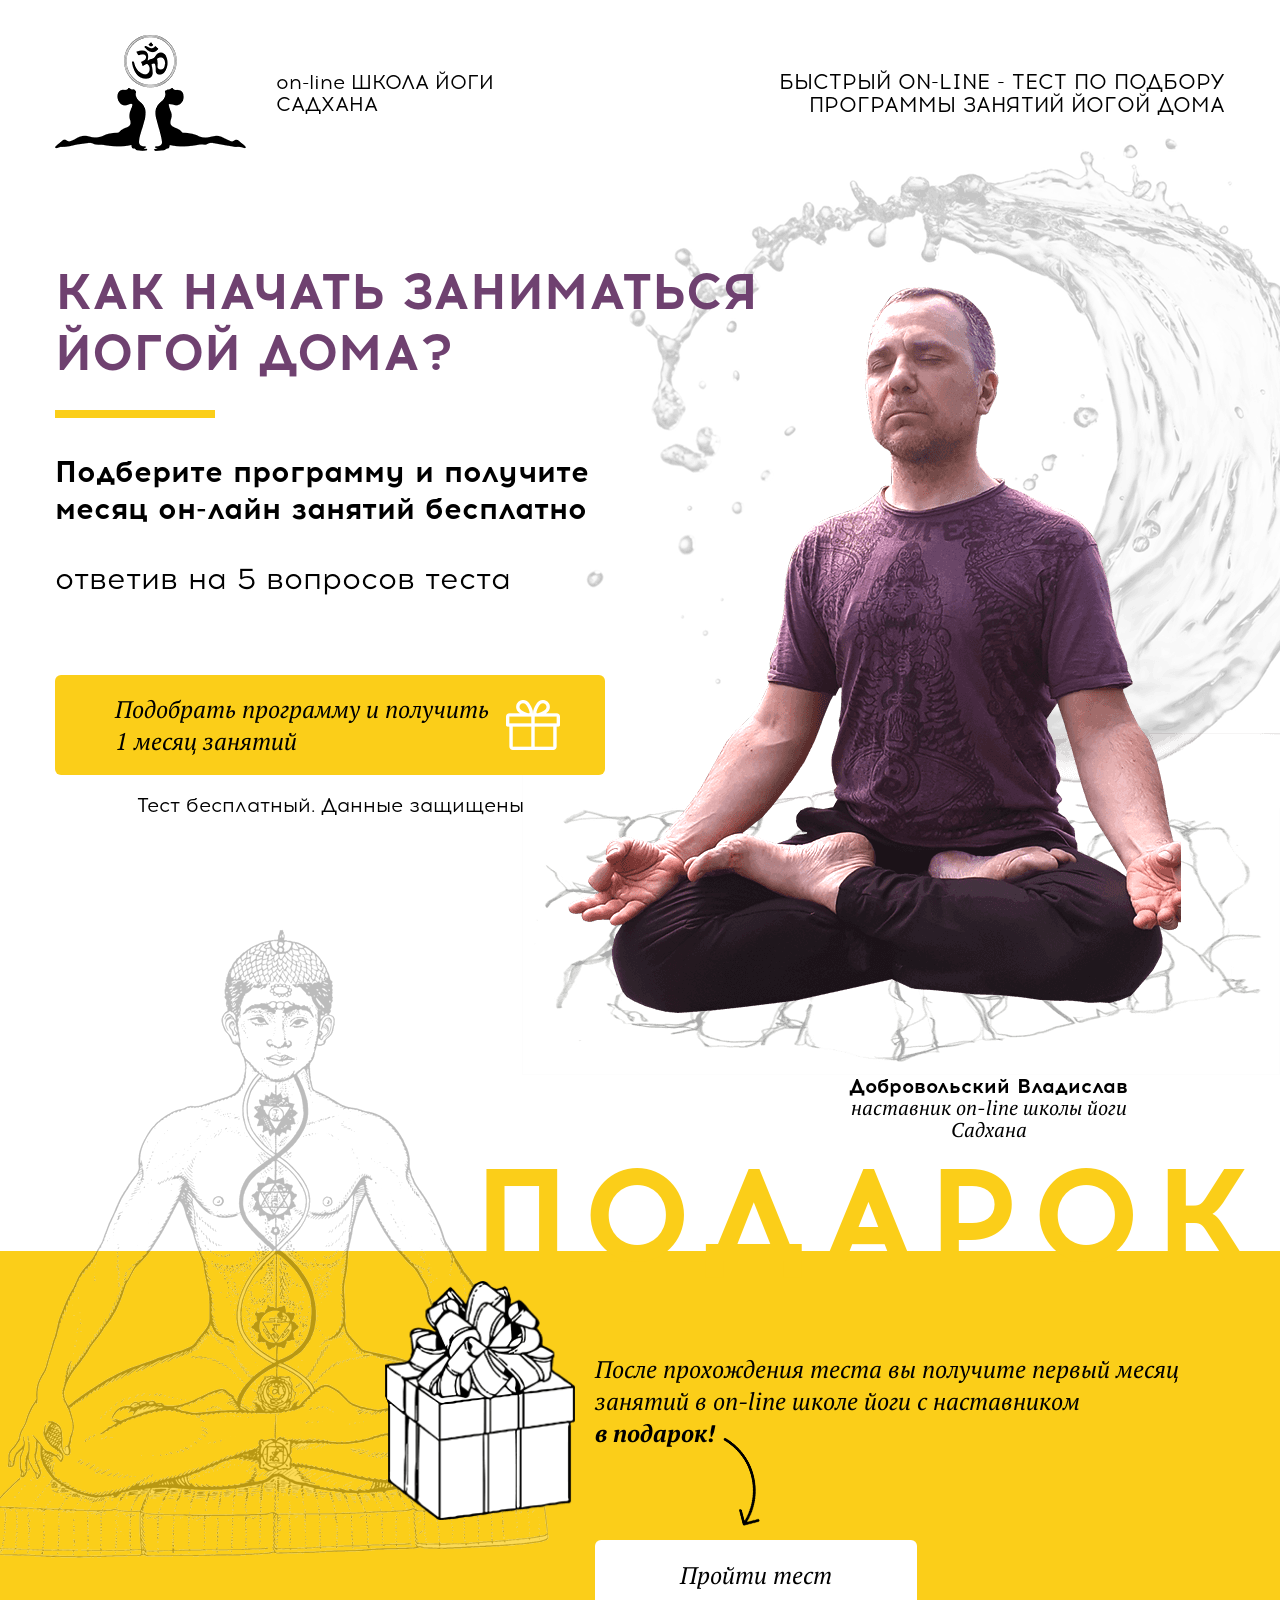
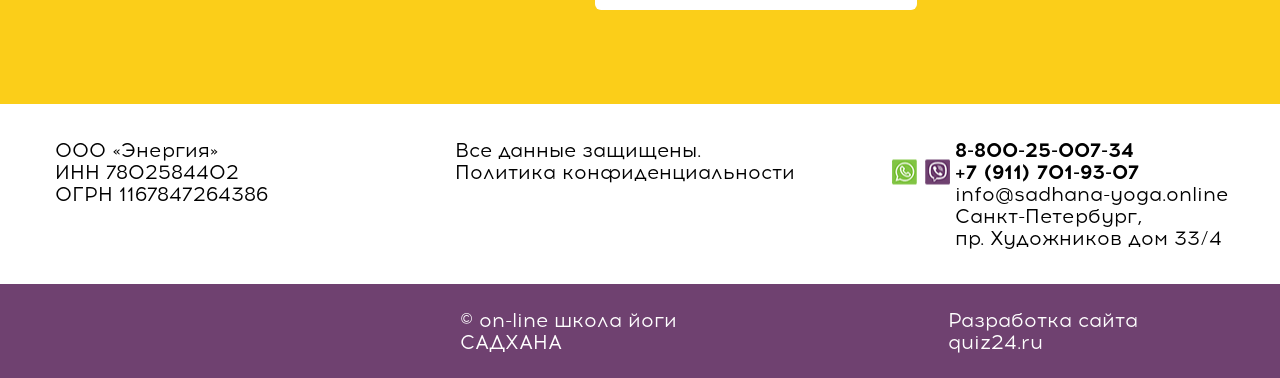
==== commit d4f590ba: "added btn flick animation" ====
--- a/app/index.html
+++ b/app/index.html
@@ -64,12 +64,12 @@
 				<div class="container">
 					<div class="promo__block">
 						<div class="promo__block--content">
-							<h2 class="promo__title">Как начать заниматься йогой дома?</h2>
+							<h2 class="promo__title">Как начать заниматься<br>йогой дома?</h2>
 							<p class="promo__subtitle">Подберите программу и получите<br>месяц он-лайн занятий бесплатно</p>
 							<p class="promo__text">ответив на 5 вопросов теста</p>
 
 							<div class="promo__btn--block">
-								<a href="quiz.html" class="btn btn__accent btn__wide btn__with-ic">
+								<a href="quiz.html" class="btn btn__accent btn__wide btn__with-ic ">
 									<span class="btn__content">Подобрать программу и получить<br>1 месяц занятий</span>
 								</a>
 
@@ -135,27 +135,28 @@
 	<div class="footer__top">
 		<div class="container">
 			<div class="row align-horisontal-between row-gutters">
-				<div class="col__4 ">
+				<div class="col__4 col ">
 					<p class="footer__text">ООО «Энергия»</p>
 					<p class="footer__text">ИНН 7802584402</p>
 					<p class="footer__text">ОГРН 1167847264386</p>
 				</div>
 
-				<div class="col__3  ">
+				<div class="col__3  col ">
 					<p class="footer__text">Все данные защищены.</p>
 					<p class="footer__text"><a href="#">Политика конфиденциальности</a></p>
 				</div>
 
-				<div class="col__4 column align-vertical-start">
+				<div class="col__4 col column align-vertical-start">
 					<div class="footer__contacts">
 						<div class="footer__contacts--phones column">
 							<a href="tel:+88002500734" class="footer__contacts--phones-link">8-800-25-007-34</a>
-							<a href="tel:+79117019307" class="footer__contacts--phones-link footer__contacts--phones-link_messangers">+7 (911) 701-93-07</a>
+							<a href="tel:+79117019307" class="footer__contacts--phones-link footer__contacts--phones-link_messangers"><span>+7 (911) 701-93-07</span></a>
 							<p class="footer__text"><a href="mailto:info@sadhana-yoga.online">info@sadhana-yoga.online</a></p>
 						</div>
+						<p class="footer__text">Санкт-Петербург, <br>пр. Художников дом 33/4</p>
 					</div>
 					
-					<p class="footer__text">Санкт-Петербург, <br>пр. Художников дом 33/4</p>
+					
 				</di>
 			</div>
 		</div>
@@ -165,11 +166,11 @@
 <div class="footer__bottom light-color">
 	<div class="container">
 		<div class="row align-horisontal-between">
-			<div class="col__4"></div>
-			<div class="col__3 column  align-horisontal-start">
+			<div class="col__4 col"></div>
+			<div class="col__3 col column  align-horisontal-start">
 				<p class="copyright">&copy; on-line школа йоги<br>САДХАНА</p>
 			</div>
-			<div class="col__4">
+			<div class="col__4 col">
 				<p class="developer">Разработка сайта <a href="#" target="_blank" class="developer">quiz24.ru</a></p>
 			</div>
 		</div>
@@ -186,7 +187,7 @@
 <!-- All libs scripts -->
 	<script src="js/libs.min.js"></script>
 <!-- Main file with scripts -->
-<script src="js/common.js"></script>
+<script src="js/common.min.js"></script>
 </body>
 
 </html>
--- a/app/css/main.min.css
+++ b/app/css/main.min.css
@@ -1 +1 @@
-.popup__overflow,html{-webkit-box-sizing:border-box}input,select,textarea{-webkit-transition:all .17s ease-in-out;-o-transition:all .17s ease-in-out}a,a:hover{text-decoration:none}button,input,textarea{border:none;background:0 0}.column,.quiz__method--label,.quiz__step--info-advantage{-webkit-box-orient:vertical;-webkit-box-direction:normal}.quiz__answer--wrapper,.quiz__checkbox--label,.quiz__method--label,button,select{cursor:pointer}a,abbr,acronym,address,applet,article,aside,audio,b,big,blockquote,body,canvas,caption,center,cite,code,dd,del,details,dfn,div,dl,dt,em,embed,fieldset,figcaption,figure,footer,form,h1,h2,h3,h4,h5,h6,header,hgroup,html,i,iframe,img,ins,kbd,label,legend,li,mark,menu,nav,object,ol,output,p,pre,q,ruby,s,samp,section,small,span,strike,strong,sub,summary,sup,table,tbody,td,tfoot,th,thead,time,tr,tt,u,ul,var,video{margin:0;padding:0;border:0;font:inherit;vertical-align:baseline}.col__1,.col__2,.col__3,.col__4,.col__5,.col__6,.container{padding:0 15px}article,aside,details,figcaption,figure,footer,header,hgroup,menu,nav,section{display:block}ol,ul{list-style:none}blockquote,q{quotes:none}blockquote:after,blockquote:before,q:after,q:before{content:'';content:none}table{border-collapse:collapse;border-spacing:0}.container{margin:0 auto;width:100%;max-width:1200px}.row{display:-webkit-box;display:-webkit-flex;display:-ms-flexbox;display:flex;-webkit-flex-wrap:wrap;-ms-flex-wrap:wrap;flex-wrap:wrap}.row-nowrap{-webkit-flex-wrap:nowrap;-ms-flex-wrap:nowrap;flex-wrap:nowrap}.row-gutters{margin-left:-15px;margin-right:-15px}.column{display:-webkit-box;display:-webkit-flex;display:-ms-flexbox;display:flex;-webkit-flex-direction:column;-ms-flex-direction:column;flex-direction:column}.align-horisontal-start{-webkit-box-pack:start;-webkit-justify-content:flex-start;-ms-flex-pack:start;justify-content:flex-start}.align-horisontal-center{-webkit-box-pack:center;-webkit-justify-content:center;-ms-flex-pack:center;justify-content:center}.align-horisontal-end{-webkit-box-pack:end;-webkit-justify-content:flex-end;-ms-flex-pack:end;justify-content:flex-end}.align-horisontal-between{-webkit-box-pack:justify;-webkit-justify-content:space-between;-ms-flex-pack:justify;justify-content:space-between}.align-vertical-start{-webkit-box-align:start;-webkit-align-items:flex-start;-ms-flex-align:start;align-items:flex-start}.align-vertical-center{-webkit-box-align:center;-webkit-align-items:center;-ms-flex-align:center;align-items:center}.align-vertical-end{-webkit-box-align:end;-webkit-align-items:flex-end;-ms-flex-align:end;align-items:flex-end}.align-vertical-baseline{-webkit-box-align:baseline;-webkit-align-items:baseline;-ms-flex-align:baseline;align-items:baseline}.align-stretch{-webkit-box-align:stretch;-webkit-align-items:stretch;-ms-flex-align:stretch;align-items:stretch}.col__6{width:16.666666%;width:-webkit-calc(100% / 6);width:calc(100% / 6)}.col__5{width:20%}.col__4{width:25%}.col__3{width:33.3333%;width:-webkit-calc(100% / 3);width:calc(100% / 3)}.col__2{width:50%}.col__1{width:100%}*,h1,h2,h3,h4,h5,h6,li,ul{margin:0;padding:0}@font-face{font-family:Acrom-regular;src:url(../fonts/Acrom-regular/acrom400.eot);src:url(../fonts/Acrom-regular/acrom400.eot?#iefix) format('embedded-opentype'),url(../fonts/Acrom-regular/acrom400.woff) format('woff'),url(../fonts/Acrom-regular/acrom400.ttf) format('truetype'),url(../fonts/Acrom-regular/acrom400.svg#Acrom-regular) format('svg');font-weight:400;font-style:normal}@font-face{font-family:Acrom-bold;src:url(../fonts/Acrom-bold/acrom800.eot);src:url(../fonts/Acrom-bold/acrom800.eot?#iefix) format('embedded-opentype'),url(../fonts/Acrom-bold/acrom800.woff) format('woff'),url(../fonts/Acrom-bold/acrom800.ttf) format('truetype'),url(../fonts/Acrom-bold/acrom800.svg#Acrom-bold) format('svg');font-weight:400;font-style:normal}@font-face{font-family:PTSerif-BoldItalic;src:url(../fonts/PTSerif-BoldItalic/PTSerif-BoldItalic.eot);src:url(../fonts/PTSerif-BoldItalic/PTSerif-BoldItalic.eot?#iefix) format('embedded-opentype'),url(../fonts/PTSerif-BoldItalic/PTSerif-BoldItalic.woff) format('woff'),url(../fonts/PTSerif-BoldItalic/PTSerif-BoldItalic.ttf) format('truetype'),url(../fonts/PTSerif-BoldItalic/PTSerif-BoldItalic.svg#PTSerif-BoldItalic) format('svg');font-weight:400;font-style:normal}@font-face{font-family:PTSerif-Italic;src:url(../fonts/PTSerif-Italic/PTSerif-Italic.eot);src:url(../fonts/PTSerif-Italic/PTSerif-Italic.eot?#iefix) format('embedded-opentype'),url(../fonts/PTSerif-Italic/PTSerif-Italic.woff) format('woff'),url(../fonts/PTSerif-Italic/PTSerif-Italic.ttf) format('truetype'),url(../fonts/PTSerif-Italic/PTSerif-Italic.svg#PTSerif-Italic) format('svg');font-weight:400;font-style:normal}@media screen and (-webkit-min-device-pixel-ratio:0){@font-face{font-family:Acrom-regular;src:url(../fonts/Acrom-regular/acrom400.svg#Acrom-regular) format('svg')}@font-face{font-family:Acrom-bold;src:url(../fonts/Acrom-bold/acrom800.svg#Acrom-bold) format('svg')}@font-face{font-family:PTSerif-BoldItalic;src:url(../fonts/PTSerif-BoldItalic/PTSerif-BoldItalic.svg#PTSerif-BoldItalic) format('svg')}@font-face{font-family:PTSerif-Italic;src:url(../fonts/PTSerif-Italic/PTSerif-Italic.svg#PTSerif-Italic) format('svg')}}html{-webkit-text-size-adjust:none;text-size-adjust:none;-moz-box-sizing:border-box;box-sizing:border-box}html.is-fixed{overflow:hidden}*,:after,:before{-webkit-box-sizing:inherit;-moz-box-sizing:inherit;box-sizing:inherit}body{font:20px Acrom-regular,Arial,sans-serif;line-height:1.1;overflow-x:hidden;min-width:320px;height:100%;opacity:1;position:relative;color:#000;background-color:#fff}.logo:hover .logo__img,.socials__link:hover{opacity:.7}input,textarea{outline:0;-webkit-box-shadow:none;box-shadow:none;transition:all .17s ease-in-out}button:focus,input:focus,select:focus,textarea:focus{outline:0}textarea{resize:vertical;width:100%}select{appearance:none;-webkit-appearance:none;-moz-appearance:none;transition:all .17s ease-in-out}a,button{outline:0;-webkit-transition:all .17s ease-in-out;-o-transition:all .17s ease-in-out}a{transition:all .17s ease-in-out}button{-webkit-box-shadow:none;box-shadow:none;transition:all .17s ease-in-out}.btn,.btn__accent,.quiz__progress{border-radius:6px}.bg,.bg-with-overlay{background-repeat:no-repeat;background-position:50% 50%}img{max-width:100%;height:auto}b,strong{font-family:PTSerif-BoldItalic,Arial,sans-serif}.disable-hover,.disable-hover *{pointer-events:none!important}.clearfix:after,.clearfix:before{content:" ";display:table}.bg-with-overlay:before,.quiz__answer:after,.quiz__answer:before,.quiz__progress--line:after,.quiz__step--info-content_start p:before,.quiz__step--info-content_text p:before,.quiz__step--question:before{content:''}.clearfix:after{clear:both}.gutters{padding:90px 0}.gutter__bottom,.gutter__top{padding-top:90px}.w3c{visibility:hidden;display:none}.content__wrapper{overflow:hidden;width:100%;height:100%}.sect__title{font:2em $Bold;margin-bottom:40px}.text-center{text-align:center}.text-left{text-align:left}.text-right{text-align:right}.light-color{color:#fff}.dark-color{color:#000}.accent-color{color:#fbce19}.content-img{display:block;margin:0 auto;max-width:100%;max-height:100%;width:auto;height:auto}.bg{-webkit-background-size:cover;background-size:cover}.bg-with-overlay{position:relative;-webkit-background-size:cover;background-size:cover}.bg-with-overlay:before{display:inline-block;position:absolute;top:0;left:0;width:100%;height:100%;background-color:rgba(0,0,0,.8)}.bg-with-overlay .container{position:relative;z-index:2}.dark-bg{background-color:#090909}.content{font-size:1em}.content b,.content strong{font-family:Acrom-bold,Arial,sans-serif}.content i{font-family:PTSerif-Italic,Arial,sans-serif}.content p{margin-bottom:45px}.content p:last-child{margin-bottom:0}.content__sm{font-size:12px}.content__sm h3{color:#6f4170;font:1.666666666666667em Acrom-bold,Arial,sans-serif;margin-bottom:12px}.btn,.logo{color:#000}.content__sm p{margin-bottom:25px}.content__sm p:last-child{margin-bottom:0}.content__sm b,.content__sm strong{font-family:Acrom-bold,Arial,sans-serif}.content__sm i{font-family:PTSerif-Italic,Arial,sans-serif}.content__img{width:260px}.no-gutters{padding:0!important}.btn{display:inline-block;line-height:1;-webkit-transition:all .17s ease-in-out;-o-transition:all .17s ease-in-out;transition:all .17s ease-in-out;-webkit-backface-visibility:hidden;backface-visibility:hidden;max-width:550px}.btn__accent{background-color:#fbce19;-webkit-animation:pulse 1s cubic-bezier(0,.04,.46,1.34) infinite;-o-animation:pulse 1s cubic-bezier(0,.04,.46,1.34) infinite;animation:pulse 1s cubic-bezier(0,.04,.46,1.34) infinite}.btn__content{display:block;text-align:left;font:24px PTSerif-Italic,Arial,sans-serif;padding:18px 60px}.btn__with-ic .btn__content{padding-right:100px;background:url(../img/icons/gift-ic.png) right 45px center/54px 50px no-repeat}.btn__wide{width:100%}.btn__wide .btn__content{padding-left:10px;padding-right:10px}.btn__light{background-color:#fff;color:#000;font:1.2em PTSerif-Italic,Arial,sans-serif;padding:19px 85px;-webkit-animation:pulse 1s cubic-bezier(0,.04,.46,1.34) infinite;-o-animation:pulse 1s cubic-bezier(0,.04,.46,1.34) infinite;animation:pulse 1s cubic-bezier(0,.04,.46,1.34) infinite}.btn__close{display:inline-block;width:23px;height:23px;position:absolute;top:20px;right:20px;background:url(../img/icons/svg/close-ic.svg) 50% 50%/23px 23px no-repeat}.quiz__header--row,.quiz__progress{position:relative}.btn__submit .btn__content{font-size:20px;padding-left:80px;background:url(../img/icons/svg/download.svg) left 20px center/45px 60px no-repeat}.socials__item{display:inline-block;margin-right:30px}.socials__link{display:block;width:55px;height:55px;background-position:50% 50%;background-repeat:no-repeat;-webkit-background-size:55px 55px;background-size:55px 55px}.logo{display:-webkit-box;display:-webkit-flex;display:-ms-flexbox;display:flex;-webkit-box-align:center;-webkit-align-items:center;-ms-flex-align:center;align-items:center;-webkit-box-pack:start;-webkit-justify-content:flex-start;-ms-flex-pack:start;justify-content:flex-start}.logo__img{display:block;max-width:195px;margin-right:30px;-webkit-transition:opacity .17s ease-in-out;-o-transition:opacity .17s ease-in-out;transition:opacity .17s ease-in-out}.logo:hover{color:#fbce19}.sect__quiz{padding:50px 0}.quiz__header{margin-bottom:30px}.quiz__body{min-height:740px;border-bottom:2px solid #6f4170}.quiz__progress{margin-bottom:20px;width:100%;overflow:hidden;border:1px dashed #6f4170;background-color:#fff;height:35px;max-width:400px}.quiz__progress--line{display:block;position:absolute;height:100%;left:0;overflow:hidden;-webkit-background-size:10px 100%;background-size:10px 100%;background-color:#6f4170;background-image:-webkit-gradient(linear,left top,left bottom,color-stop(bottom,center),color-stop(37%,#6f4170),color-stop(69%,#6f4170));background-image:-webkit-linear-gradient(center bottom,#6f4170 37%,#6f4170 69%);background-image:-o-linear-gradient(center bottom,#6f4170 37%,#6f4170 69%);background-image:linear-gradient(center bottom,#6f4170 37%,#6f4170 69%);-webkit-transition:width .3s ease-in-out;-o-transition:width .3s ease-in-out;transition:width .3s ease-in-out}.quiz__progress--line:after{display:inline-block;position:absolute;overflow:hidden;top:0;left:0;bottom:0;right:0;background-image:-webkit-linear-gradient(135deg,rgba(255,255,255,.2) 25%,transparent 25%,transparent 50%,rgba(255,255,255,.2) 50%,rgba(255,255,255,.2) 75%,transparent 75%,transparent);background-image:-o-linear-gradient(135deg,rgba(255,255,255,.2) 25%,transparent 25%,transparent 50%,rgba(255,255,255,.2) 50%,rgba(255,255,255,.2) 75%,transparent 75%,transparent);background-image:linear-gradient(-45deg,rgba(255,255,255,.2) 25%,transparent 25%,transparent 50%,rgba(255,255,255,.2) 50%,rgba(255,255,255,.2) 75%,transparent 75%,transparent);z-index:1;-webkit-background-size:50px 50px;background-size:50px 50px;-webkit-animation:move 2s linear infinite;-o-animation:move 2s linear infinite;animation:move 2s linear infinite}.quiz__progress--counter{position:absolute;top:50%;left:50%;-webkit-transform:translate(-50%,-50%);-ms-transform:translate(-50%,-50%);-o-transform:translate(-50%,-50%);transform:translate(-50%,-50%);z-index:5;color:#6f4170;font-family:Acrom-bold,Arial,sans-serif}.quiz__progress--counter-light{color:#fff}.quiz__step{display:none}.quiz__step:first-child{display:block}.quiz__step--content{display:-webkit-box;display:-webkit-flex;display:-ms-flexbox;display:flex;-webkit-box-align:start;-webkit-align-items:flex-start;-ms-flex-align:start;align-items:flex-start;-webkit-box-pack:justify;-webkit-justify-content:space-between;-ms-flex-pack:justify;justify-content:space-between}.quiz__step--question{font:1.5em Acrom-bold,Arial,sans-serif;padding-bottom:40px;margin-bottom:25px;position:relative}.quiz__step--question:before{display:inline-block;position:absolute;left:0;bottom:0;width:160px;height:8px;background-color:#fbce19}.quiz__step--question-title{text-transform:uppercase;color:#6f4170;font:2em Acrom-bold,Arial,sans-serif;margin-bottom:20px}.quiz__step--subtitle{font-size:20px}.quiz__step--answers-col{width:520px;padding-right:30px;text-align:left}.quiz__step--info-col{-webkit-box-flex:1;-webkit-flex:1;-ms-flex:1;flex:1}.quiz__step--info-col_row .content__sm{padding:20px}.quiz__step--info-col_row .content__img{-webkit-box-flex:0;-webkit-flex:none;-ms-flex:none;flex:none}.quiz__step--info-content{min-height:350px;position:relative;overflow:hidden;border:1px dashed #6f4170;border-top-left-radius:6px;border-top-right-radius:6px;border-bottom:none;padding:20px}.quiz__step--info-content_start-block.is-hidden{opacity:0}.quiz__step--info-content_start img{display:block;margin:0 auto}.quiz__step--info-content_start p{position:relative;display:inline-block}.quiz__step--info-content_start p:before{display:inline-block;position:absolute;left:-35px;top:-90px;width:37px;height:89px;background:url(../img/arrow.png) 50% 50%/37px 89px no-repeat;-webkit-transform:scaleX(-1) rotate(-115deg);-ms-transform:scaleX(-1) rotate(-115deg);-o-transform:scaleX(-1) rotate(-115deg);transform:scaleX(-1) rotate(-115deg)}.quiz__step--info-content_block{position:absolute;top:0;left:0;width:100%;height:100%;z-index:2;padding:25px 50px;display:-webkit-box;display:-webkit-flex;display:-ms-flexbox;display:flex;-webkit-box-pack:end;-webkit-justify-content:flex-end;-ms-flex-pack:end;justify-content:flex-end;-webkit-box-align:center;-webkit-align-items:center;-ms-flex-align:center;align-items:center;opacity:0;visibility:hidden}.quiz__step--info-content_block.is-active{opacity:1;visibility:visible}.quiz__step--info-content_text{border-radius:6px;padding:60px 10px;font-size:12px;text-align:left;background-color:#fff;max-width:230px}.quiz__step--info-content_text p{position:relative;padding-top:16px}.quiz__step--info-content_text p:before{display:inline-block;position:absolute;width:50px;height:2px;background-color:#fbce19;left:0;top:0}.quiz__step--info-img{width:100%;height:350px}.quiz__step--info-img_decor{margin-top:10px}.quiz__step--info-img_decor img{display:block}.quiz__step--info-advantages{background-color:#fbce19;padding:20px;text-align:center}.quiz__answer,.quiz__checkbox{text-align:left;display:inline-block}.quiz__step--info-advantages_title{font-family:Acrom-bold,Arial,sans-serif}.quiz__step--info-advantages .row{max-width:560px;margin:0 auto}.quiz__step--info-advantage{width:50%;padding:15px 15px 0;display:-webkit-box;display:-webkit-flex;display:-ms-flexbox;display:flex;-webkit-box-align:center;-webkit-align-items:center;-ms-flex-align:center;align-items:center;-webkit-flex-direction:column;-ms-flex-direction:column;flex-direction:column;font-family:PTSerif-Italic,Arial,sans-serif}.quiz__step--info-advantage_ic{display:block;width:80px;height:80px;background-color:#fff;border-radius:50%;background-position:50% 50%;-webkit-background-size:auto auto;background-size:auto;background-repeat:no-repeat;margin-bottom:5px}.quiz__answers--columns{display:-webkit-box;display:-webkit-flex;display:-ms-flexbox;display:flex;-webkit-box-pack:start;-webkit-justify-content:flex-start;-ms-flex-pack:start;justify-content:flex-start;-webkit-box-align:start;-webkit-align-items:flex-start;-ms-flex-align:start;align-items:flex-start}.quiz__answers--columns-col{min-width:200px;width:50%}.quiz__answers--columns-col:last-child{margin-left:20px}.quiz__answer{position:relative;margin-left:0;padding-left:30px;color:#000}.quiz__answer:after,.quiz__answer:before{display:inline-block;-webkit-transition:all .15s ease-in-out;-o-transition:all .15s ease-in-out;transition:all .15s ease-in-out;position:absolute}.quiz__answer:before{width:19px;height:19px;border:1px solid #6f4170;top:2.5px;left:0}.quiz__answer:after{width:11px;height:11px;background-color:#6f4170;opacity:0}.quiz__answer--checkbox:before{border-radius:4px}.quiz__answer--checkbox:after{left:5px;top:4px;border-radius:2px}.quiz__answer--radio:after,.quiz__answer--radio:before,.quiz__method{border-radius:50%}.quiz__answer--radio:after{top:6.5px;left:4px}.quiz__answer--radio-transparent{width:19px;height:19px}.quiz__answer--radio-transparent span{opacity:0}.quiz__answer--wrapper input{display:none}.quiz__answer--wrapper-block{margin-bottom:22px}.quiz__answer--wrapper-block:last-child,.quiz__input:last-child{margin-bottom:0}.quiz__answer--wrapper input:checked+span:after{opacity:1}.quiz__checkbox{padding-left:40px;font:12px Acrom-regular,Arial,sans-serif;color:#000;position:relative}.quiz__checkbox:after,.quiz__checkbox:before{position:absolute;-o-transform:translateY(-50%);display:inline-block;top:50%;content:''}.quiz__checkbox:before{left:0;-webkit-transform:translateY(-50%);-ms-transform:translateY(-50%);transform:translateY(-50%);width:30px;height:30px;border:1px solid #6f4170;border-radius:4px}.quiz__checkbox:after{-webkit-transition:opacity .17s ease-in-out;-o-transition:opacity .17s ease-in-out;transition:opacity .17s ease-in-out;left:5px;-webkit-transform:translateY(-50%);-ms-transform:translateY(-50%);transform:translateY(-50%);width:22px;height:18px;background:url(../img/icons/svg/check.svg) 50% 50%/22px 18px no-repeat;opacity:0}.quiz__checkbox--label{display:block}.quiz__checkbox--label input{display:none}.quiz__checkbox--label input:checked+span:after{opacity:1}.quiz__textarea{display:block;border:1px dashed #6f4170;border-radius:6px;min-height:140px;width:100%;padding:15px;font:1em Acrom-regular,Arial,sans-serif}.quiz__textarea:focus{border-color:#fbce19}.quiz__textarea--wrapper{display:block;-webkit-box-flex:1;-webkit-flex:1;-ms-flex:1;flex:1;max-width:460px}.quiz__controls{margin-top:22px}.quiz__btn{font:1.2em PTSerif-Italic,Arial,sans-serif;background-color:#fbce19;display:inline-block;line-height:1;-webkit-transition:all .17s ease-in-out;-o-transition:all .17s ease-in-out;transition:all .17s ease-in-out;-webkit-backface-visibility:hidden;backface-visibility:hidden;text-transform:none;border-radius:6px;text-align:center;padding:22px 75px;-webkit-animation:pulse 1s cubic-bezier(0,.04,.46,1.34) infinite;-o-animation:pulse 1s cubic-bezier(0,.04,.46,1.34) infinite;animation:pulse 1s cubic-bezier(0,.04,.46,1.34) infinite;border:1px solid #fbce19}.gift,.promo__title,.quiz__final--title,.title{text-transform:uppercase}.quiz__btn span{pointer-events:none;position:relative;z-index:2}.quiz__btn.is-disabled{background-color:#fff;-webkit-animation:none;-o-animation:none;animation:none;pointer-events:none}.quiz__btn:disabled{opacity:1;color:#000}.quiz__inputs{position:relative;z-index:1;width:100%;max-width:300px}.quiz__inputs .quiz__btn{font-size:18px}.quiz__inputs--block{position:relative;display:-webkit-box;display:-webkit-flex;display:-ms-flexbox;display:flex;-webkit-box-pack:end;-webkit-justify-content:flex-end;-ms-flex-pack:end;justify-content:flex-end}.quiz__inputs--block img{position:absolute;top:50%;-webkit-transform:translateY(-50%);-ms-transform:translateY(-50%);-o-transform:translateY(-50%);transform:translateY(-50%);left:0;width:490px}.quiz__input{display:block;border-radius:6px;border:1px dashed #6f4170;width:100%;font:20px Acrom-regular,Arial,sans-serif;color:#000;padding:15px 25px}.quiz__input::-webkit-input-placeholder{font:16px $Reg;color:rgba(0,0,0,.5)}.quiz__input::-moz-placeholder{font:16px $Reg;color:rgba(0,0,0,.5)}.quiz__input:-moz-placeholder{font:16px $Reg;color:rgba(0,0,0,.5)}.quiz__input:-ms-input-placeholder{font:16px $Reg;color:rgba(0,0,0,.5)}.quiz__input:focus,.quiz__input:hover{border-color:#fbce19}.quiz__input.is-error{border-color:red}.quiz__input--wrapper{margin-bottom:20px}.quiz__input--wrapper:last-child{margin-bottom:0}.quiz__input--label{color:#6f4170;font:16px Acrom-bold,Arial,sans-serif;margin-bottom:15px}.quiz__final{padding-bottom:270px}.quiz__final--wrapper{position:relative;background:-webkit-gradient(linear,left top,left bottom,from(#fbce19),to(#fbce19)) no-repeat;background:-webkit-linear-gradient(top,#fbce19 0,#fbce19 100%) no-repeat;background:-o-linear-gradient(top,#fbce19 0,#fbce19 100%) no-repeat;background:linear-gradient(to bottom,#fbce19 0,#fbce19 100%) no-repeat;background-position:center top 330px;-webkit-background-size:100% 800px;background-size:100% 800px;min-height:670px;display:none}.quiz__final--text{position:absolute;z-index:2;left:100%;margin-left:60px;text-align:left;width:320px;top:-70px}.quiz__final--text:before{content:'';display:inline-block;position:absolute;left:0;top:100%;width:37px;height:89px;background:url(../img/arrow.png) 50% 50%/37px 89px no-repeat;-webkit-transform:rotate(75deg);-ms-transform:rotate(75deg);-o-transform:rotate(75deg);transform:rotate(75deg)}.quiz__final--content{position:relative}.quiz__final--content-block{max-width:500px;position:relative;z-index:2}.quiz__final--content-block-wide{max-width:800px}.quiz__final--title{color:#6f4170;font:1.95em Acrom-bold,Arial,sans-serif}.quiz__final--title-block{position:relative;margin-top:30px;margin-bottom:15px;padding-left:80px;background:url(../img/icons/complete.png) left top 10px no-repeat}.quiz__final--subtitle{font:1.5em Acrom-bold,Arial,sans-serif;margin-top:35px}.master__info b,.quiz__contacts a{font-family:Acrom-bold,Arial,sans-serif}.quiz__final--img{position:absolute;right:-60px;top:-80px;text-align:center}.quiz__final--img img{display:block;margin-bottom:15px}.quiz__final--methods{background-color:#fff;border-radius:6px;border:1px dashed #6f4170;padding:30px 25px;position:relative}.quiz__final--methods-img{position:absolute;left:50%;-webkit-transform:translateX(-50%);-ms-transform:translateX(-50%);-o-transform:translateX(-50%);transform:translateX(-50%);top:100%;margin-top:20px}.quiz__final--methods-img img{display:block;max-width:220px}.quiz__final--inputs{padding:25px 25px 0;display:none}.quiz__success{display:none;padding-bottom:110px}.quiz__success--img{top:20px;right:-45px}.quiz__success--img img{opacity:.52}.quiz__methods--row{margin-left:-12.5px;margin-right:-12.5px;margin-top:17.5px;padding:0 25px}.quiz__method{display:inline-block;position:relative;width:19px;height:19px;border:1px solid #6f4170}.quiz__method:before{content:'';display:inline-block;-webkit-transition:all .15s ease-in-out;-o-transition:all .15s ease-in-out;transition:all .15s ease-in-out;position:absolute;border-radius:50%;width:11px;height:11px;top:50%;left:50%;-webkit-transform:translate(-50%,-50%);-ms-transform:translate(-50%,-50%);-o-transform:translate(-50%,-50%);transform:translate(-50%,-50%);background-color:#6f4170;opacity:0}.quiz__method--label{text-align:center;display:-webkit-box;display:-webkit-flex;display:-ms-flexbox;display:flex;-webkit-flex-direction:column;-ms-flex-direction:column;flex-direction:column;-webkit-box-align:center;-webkit-align-items:center;-ms-flex-align:center;align-items:center;width:25%;padding:12.5px 12.5px 0}.quiz__method--label input{display:none}.quiz__method--label input:checked+span:before{opacity:1}.quiz__method--ic{display:block;background-position:50% 50%;background-repeat:no-repeat;-webkit-background-size:55px 55px;background-size:55px 55px;border-radius:6px;width:72px;height:72px;margin:0 auto 14px}.quiz__method--ic-whatsapp{background-color:#7fc241}.quiz__method--ic-viber{background-color:#6f4170}.quiz__method--ic-telegram{background-color:#00bff3}.quiz__method--ic-email{background-color:#2e3192}.quiz__contacts{margin-top:190px;max-width:800px}.quiz__contacts p{margin-bottom:20px}.quiz__contacts a{color:#000}.quiz__contacts a:hover{color:#fff}.master__block{position:relative}.master__block .master__info{position:absolute;right:-22px;top:50%;-webkit-transform:translateY(-50%);-ms-transform:translateY(-50%);-o-transform:translateY(-50%);transform:translateY(-50%);z-index:-1}.master__content{max-width:400px;text-align:left}.master__info{width:260px}.master__info img{display:block;max-width:260px;margin:0 auto 15px}.master__info p{font-size:12px}.link{color:#6f4170;position:relative;padding-right:22px;font:15px PTSerif-Italic,Arial,sans-serif;line-height:1}.link:after{content:'';display:inline-block;position:absolute;margin-top:1px;top:50%;-webkit-transform:translate(0,-50%);-ms-transform:translate(0,-50%);-o-transform:translate(0,-50%);transform:translate(0,-50%);right:0;width:16px;height:11px;background:url(../img/icons/link-arrow.png) 50% 50%/16px 11px no-repeat;-webkit-transition:-webkit-transform .17s ease-in-out;-o-transition:-o-transform .17s ease-in-out;transition:transform .17s ease-in-out;transition:transform .17s ease-in-out,-webkit-transform .17s ease-in-out,-o-transform .17s ease-in-out}.link span{display:inline-block;line-height:1}.checkbox,.input,.radio{font:1em $Reg;color:#000}.link:hover:after{-webkit-transform:translate(5px,-50%);-ms-transform:translate(5px,-50%);-o-transform:translate(5px,-50%);transform:translate(5px,-50%)}@-webkit-keyframes move{0%{background-position:0 0}100%{background-position:50px 50px}}@-o-keyframes move{0%{background-position:0 0}100%{background-position:50px 50px}}@keyframes move{0%{background-position:0 0}100%{background-position:50px 50px}}@-webkit-keyframes pulse{0%,100%{-webkit-transform:scale(1.01,1.01);transform:scale(1.01,1.01)}50%{-webkit-transform:scale(1,1);transform:scale(1,1)}}@-o-keyframes pulse{0%,100%{-o-transform:scale(1.01,1.01);transform:scale(1.01,1.01)}50%{-o-transform:scale(1,1);transform:scale(1,1)}}@keyframes pulse{0%,100%{-webkit-transform:scale(1.01,1.01);-o-transform:scale(1.01,1.01);transform:scale(1.01,1.01)}50%{-webkit-transform:scale(1,1);-o-transform:scale(1,1);transform:scale(1,1)}}.checkbox:after,.checkbox:before,.highlighted:before,.radio:after,.radio:before{-webkit-transform:translateY(-50%);-ms-transform:translateY(-50%);-o-transform:translateY(-50%)}.input{display:block;width:100%;padding:10px 15px;text-align:left;background-color:#fff;border:2px solid transparent}.popup .btn span,.popup__overflow{text-align:center}.input:focus,.input:hover{border-color:#fbce19}.input::-webkit-input-placeholder{font:1em $Reg;color:#000}.input::-moz-placeholder{font:1em $Reg;color:#000}.input:-moz-placeholder{font:1em $Reg;color:#000}.input:-ms-input-placeholder{font:1em $Reg;color:#000}.input__wrapper{margin-bottom:15px;position:relative}.popup__content--blocks,.popup__title{margin-bottom:40px}.input.is-error{border-color:red}.checkbox,.radio{position:relative;display:inline-block;margin-left:0;padding-left:25px;line-height:1}.checkbox:after,.checkbox:before,.radio:after,.radio:before{content:'';display:inline-block;-webkit-transition:all .25s ease-in-out;-o-transition:all .25s ease-in-out;transition:all .25s ease-in-out;position:absolute;left:0;top:50%;transform:translateY(-50%)}.checkbox__label,.radio__label{cursor:pointer;display:inline-block}.checkbox__label input,.popup,.radio__label input{display:none}.checkbox:before{border-radius:4px;width:18px;height:18px;border:1px solid #fbce19;background-color:transparent}.checkbox:after{width:12px;height:12px;background:url(../img/icons/svg/checkbox-ic.svg) 50% 50% no-repeat;-webkit-background-size:12px 12px;background-size:12px 12px;position:absolute;left:3px;top:8px;opacity:0}.checkbox__label input:checked+span:before{border-color:#000;background-color:#000}.checkbox__label input:checked+span:after{opacity:1}.radio:after,.radio:before{border-radius:50%}.radio:before{width:18px;height:18px;border:1px solid #fbce19;background-color:$transparent}.radio:after{width:12px;height:12px;background-color:#fff;left:3px;top:8px;opacity:0}.radio__label input:checked+span:before{border-color:#000;background-color:#000}.radio__label input:checked+span:after{opacity:1}.popup{position:fixed;top:50%;left:50%;-webkit-transform:translate(-50%,-50%);-ms-transform:translate(-50%,-50%);-o-transform:translate(-50%,-50%);transform:translate(-50%,-50%);z-index:90;width:100%;height:100%}.popup__overflow{position:absolute;left:0;top:0;width:100%;backface-visibility:hidden;-webkit-backface-visibility:hidden;height:100%;overflow:auto;-moz-box-sizing:border-box;box-sizing:border-box;-webkit-overflow-scrolling:touch;z-index:105;background-color:rgba(0,0,0,.29);padding:10px}.popup__overflow:before{content:'';display:inline-block;vertical-align:middle;width:0;height:100%}.popup__body{width:100%;max-width:1170px;background-color:#fff;padding:70px 115px;display:inline-block;vertical-align:middle;position:relative;border-radius:6px}.popup__title{color:#6f4170;font:1.5em Acrom-bold,Arial,sans-serif}.footer__contacts--phones-link,.master__duty--subtitle{font-family:Acrom-bold,Arial,sans-serif}.popup__content--block{border-radius:6px;border:1px dashed #6f4170;padding:30px 40px;margin-bottom:20px;overflow:hidden}.popup__content--block:first-child{padding:0}.popup__content--block:first-child>.row{padding:50px 15px}.popup__content--block:last-child{margin-bottom:0}.popup .btn{width:100%;max-width:320px}.popup .content{padding:0 15px;margin-bottom:40px}.master__duty{background-color:#6f4170;padding:25px 15px;border-bottom-left-radius:6px;border-bottom-right-radius:6px;margin:0 -1px -1px;position:relative;z-index:2}.master__duty--subtitle{padding-bottom:30px;margin-bottom:10px;position:relative}.master__duty--subtitle:before{content:'';display:inline-block;position:absolute;left:50%;-webkit-transform:translateX(-50%);-ms-transform:translateX(-50%);-o-transform:translateX(-50%);transform:translateX(-50%);bottom:0;width:160px;height:8px;background-color:#fbce19}.highlighted,.highlighted:before{background-color:#6f4170;display:inline-block}.master__duty ol{counter-reset:list;margin-left:-10px;margin-right:-10px}.master__duty ol li{width:33.33333%;padding:10px;position:relative;text-align:left;font-size:.95em}.master__duty ol li:before{counter-increment:list;content:counter(list) ". "}.gift__text b:after,.highlighted:before,.promo__title:before{content:''}.highlighted{color:#fff;outline:#6f4170 solid 2px;position:relative}.highlighted:before{height:26px;width:100%;position:absolute;top:50%;transform:translateY(-50%);right:100%}.header{padding-top:35px;position:relative;z-index:2}.title{font-size:21px}.footer{background-color:#fff}.footer__top{padding:35px 0}.footer__text a{color:inherit}.footer__text a:hover{color:#fbce19}.footer__contacts a{white-space:nowrap}.footer__contacts--phones-link{position:relative;display:inline-block;color:#000}.footer__contacts--phones-link:hover{color:#fbce19}.footer__contacts--phones-link_messangers:before{content:'';display:inline-block;position:absolute;right:100%;top:50%;-webkit-transform:translateY(-50%);-ms-transform:translateY(-50%);-o-transform:translateY(-50%);transform:translateY(-50%);width:58px;height:25px;background:url(../img/icons/messangers.png) 50% 50%/58px 25px no-repeat;margin-right:5px}.footer__bottom{background-color:#6f4170;padding:25px 0}.promo__title:before,.sect__gift{background-color:#fbce19}.developer{color:#fff}.developer a{color:inherit}.developer a:hover{color:#fbce19}.promo__block{position:relative;padding-top:110px;padding-bottom:435px}.promo__block--content{max-width:730px;position:relative;z-index:2}.promo__title{color:#6f4170;position:relative;padding-bottom:35px;margin-bottom:35px;font:2.5em Acrom-bold,Arial,sans-serif}.gift,.promo__img{position:absolute}.promo__title:before{display:inline-block;position:absolute;left:0;bottom:0;width:160px;height:8px}.gift,.gift__decor img,.promo__img img{display:block}.promo__subtitle{font:1.5em Acrom-bold,Arial,sans-serif;margin-bottom:35px}.promo__text{font-size:1.5em;margin-bottom:80px}.promo__btn--block{max-width:550px}.promo__btn--text{margin-top:15px}.promo__img{right:-230px;top:-18px}.author__name{font-family:Acrom-bold,Arial,sans-serif}.author__position{font-family:PTSerif-Italic,Arial,sans-serif}.gift{right:0;bottom:100%;-webkit-transform:translate(40px,43px);-ms-transform:translate(40px,43px);-o-transform:translate(40px,43px);transform:translate(40px,43px);letter-spacing:13px;color:#fbce19;font:131px Acrom-bold,Arial,sans-serif}.gift__block{position:relative;padding:30px 0 90px;max-width:840px;z-index:3}.gift__decor{position:absolute;left:-75px;top:-335px;z-index:2;opacity:.26}.gift__row,.gift__text,.gift__text b{position:relative}.gift__img{-webkit-box-flex:0;-webkit-flex:none;-ms-flex:none;flex:none;margin-right:20px;width:190px}.gift__img img{display:block;max-width:190px}.gift__text{font:1.2em PTSerif-Italic,Arial,sans-serif}.gift__text b{display:inline-block}.gift__text b:after{display:inline-block;position:absolute;right:-45px;top:20px;width:37px;height:89px;background:url(../img/arrow.png) 50% 50%/37px 89px no-repeat}.gift__btn--block{padding-left:210px;margin-top:20px}+.popup__overflow,html{-webkit-box-sizing:border-box;-moz-box-sizing:border-box}input,select,textarea{-webkit-transition:all .17s ease-in-out;-o-transition:all .17s ease-in-out}a,a:hover{text-decoration:none}button,input,textarea{border:none;background:0 0}.column,.quiz__method--label,.quiz__step--info-advantage{-webkit-box-orient:vertical;-webkit-box-direction:normal}.quiz__answer--wrapper,.quiz__checkbox--label,.quiz__method--label,button,select{cursor:pointer}.btn,.btn__submit,.content__wrapper,.quiz__btn,.quiz__progress,.quiz__progress--line,.quiz__step--info-content,html.is-fixed{overflow:hidden}a,abbr,acronym,address,applet,article,aside,audio,b,big,blockquote,body,canvas,caption,center,cite,code,dd,del,details,dfn,div,dl,dt,em,embed,fieldset,figcaption,figure,footer,form,h1,h2,h3,h4,h5,h6,header,hgroup,html,i,iframe,img,ins,kbd,label,legend,li,mark,menu,nav,object,ol,output,p,pre,q,ruby,s,samp,section,small,span,strike,strong,sub,summary,sup,table,tbody,td,tfoot,th,thead,time,tr,tt,u,ul,var,video{margin:0;padding:0;border:0;font:inherit;vertical-align:baseline}.col__1,.col__2,.col__3,.col__4,.col__5,.col__6,.container{padding:0 15px}article,aside,details,figcaption,figure,footer,header,hgroup,menu,nav,section{display:block}ol,ul{list-style:none}blockquote,q{quotes:none}blockquote:after,blockquote:before,q:after,q:before{content:'';content:none}table{border-collapse:collapse;border-spacing:0}.container{margin:0 auto;width:100%;max-width:1200px}.row{display:-webkit-box;display:-webkit-flex;display:-ms-flexbox;display:flex;-webkit-flex-wrap:wrap;-ms-flex-wrap:wrap;flex-wrap:wrap}.row-nowrap{-webkit-flex-wrap:nowrap;-ms-flex-wrap:nowrap;flex-wrap:nowrap}.row-gutters{margin-left:-15px;margin-right:-15px}.column{display:-webkit-box;display:-webkit-flex;display:-ms-flexbox;display:flex;-webkit-flex-direction:column;-ms-flex-direction:column;flex-direction:column}.align-horisontal-start{-webkit-box-pack:start;-webkit-justify-content:flex-start;-ms-flex-pack:start;justify-content:flex-start}.align-horisontal-center{-webkit-box-pack:center;-webkit-justify-content:center;-ms-flex-pack:center;justify-content:center}.align-horisontal-end{-webkit-box-pack:end;-webkit-justify-content:flex-end;-ms-flex-pack:end;justify-content:flex-end}.align-horisontal-between{-webkit-box-pack:justify;-webkit-justify-content:space-between;-ms-flex-pack:justify;justify-content:space-between}.align-vertical-start{-webkit-box-align:start;-webkit-align-items:flex-start;-ms-flex-align:start;align-items:flex-start}.align-vertical-center{-webkit-box-align:center;-webkit-align-items:center;-ms-flex-align:center;align-items:center}.align-vertical-end{-webkit-box-align:end;-webkit-align-items:flex-end;-ms-flex-align:end;align-items:flex-end}.align-vertical-baseline{-webkit-box-align:baseline;-webkit-align-items:baseline;-ms-flex-align:baseline;align-items:baseline}.align-stretch{-webkit-box-align:stretch;-webkit-align-items:stretch;-ms-flex-align:stretch;align-items:stretch}.col__6{width:16.666666%;width:-webkit-calc(100% / 6);width:calc(100% / 6)}.col__5{width:20%}.col__4{width:25%}.col__3{width:33.3333%;width:-webkit-calc(100% / 3);width:calc(100% / 3)}.col__2{width:50%}.col__1{width:100%}*,h1,h2,h3,h4,h5,h6,li,ul{margin:0;padding:0}@font-face{font-family:Acrom-regular;src:url(../fonts/Acrom-regular/acrom400.eot);src:url(../fonts/Acrom-regular/acrom400.eot?#iefix) format('embedded-opentype'),url(../fonts/Acrom-regular/acrom400.woff) format('woff'),url(../fonts/Acrom-regular/acrom400.ttf) format('truetype'),url(../fonts/Acrom-regular/acrom400.svg#Acrom-regular) format('svg');font-weight:400;font-style:normal}@font-face{font-family:Acrom-bold;src:url(../fonts/Acrom-bold/acrom800.eot);src:url(../fonts/Acrom-bold/acrom800.eot?#iefix) format('embedded-opentype'),url(../fonts/Acrom-bold/acrom800.woff) format('woff'),url(../fonts/Acrom-bold/acrom800.ttf) format('truetype'),url(../fonts/Acrom-bold/acrom800.svg#Acrom-bold) format('svg');font-weight:400;font-style:normal}@font-face{font-family:PTSerif-BoldItalic;src:url(../fonts/PTSerif-BoldItalic/PTSerif-BoldItalic.eot);src:url(../fonts/PTSerif-BoldItalic/PTSerif-BoldItalic.eot?#iefix) format('embedded-opentype'),url(../fonts/PTSerif-BoldItalic/PTSerif-BoldItalic.woff) format('woff'),url(../fonts/PTSerif-BoldItalic/PTSerif-BoldItalic.ttf) format('truetype'),url(../fonts/PTSerif-BoldItalic/PTSerif-BoldItalic.svg#PTSerif-BoldItalic) format('svg');font-weight:400;font-style:normal}@font-face{font-family:PTSerif-Italic;src:url(../fonts/PTSerif-Italic/PTSerif-Italic.eot);src:url(../fonts/PTSerif-Italic/PTSerif-Italic.eot?#iefix) format('embedded-opentype'),url(../fonts/PTSerif-Italic/PTSerif-Italic.woff) format('woff'),url(../fonts/PTSerif-Italic/PTSerif-Italic.ttf) format('truetype'),url(../fonts/PTSerif-Italic/PTSerif-Italic.svg#PTSerif-Italic) format('svg');font-weight:400;font-style:normal}@media screen and (-webkit-min-device-pixel-ratio:0){@font-face{font-family:Acrom-regular;src:url(../fonts/Acrom-regular/acrom400.svg#Acrom-regular) format('svg')}@font-face{font-family:Acrom-bold;src:url(../fonts/Acrom-bold/acrom800.svg#Acrom-bold) format('svg')}@font-face{font-family:PTSerif-BoldItalic;src:url(../fonts/PTSerif-BoldItalic/PTSerif-BoldItalic.svg#PTSerif-BoldItalic) format('svg')}@font-face{font-family:PTSerif-Italic;src:url(../fonts/PTSerif-Italic/PTSerif-Italic.svg#PTSerif-Italic) format('svg')}}html{-webkit-text-size-adjust:none;text-size-adjust:none;box-sizing:border-box}*,:after,:before{-webkit-box-sizing:inherit;-moz-box-sizing:inherit;box-sizing:inherit}body{font:20px Acrom-regular,Arial,sans-serif;line-height:1.1;overflow-x:hidden;min-width:320px;height:100%;opacity:1;position:relative;color:#000;background-color:#fff}input,textarea{outline:0;-webkit-box-shadow:none;box-shadow:none;transition:all .17s ease-in-out}button:focus,input:focus,select:focus,textarea:focus{outline:0}textarea{resize:vertical;width:100%}select{appearance:none;-webkit-appearance:none;-moz-appearance:none;transition:all .17s ease-in-out}a,button{outline:0;-webkit-transition:all .17s ease-in-out;-o-transition:all .17s ease-in-out}a{transition:all .17s ease-in-out}button{-webkit-box-shadow:none;box-shadow:none;transition:all .17s ease-in-out}.btn,.btn__accent{border-radius:6px}.bg,.bg-with-overlay{background-repeat:no-repeat;background-position:50% 50%}img{max-width:100%;height:auto}b,strong{font-family:PTSerif-BoldItalic,Arial,sans-serif}.disable-hover,.disable-hover *{pointer-events:none!important}.clearfix:after,.clearfix:before{content:" ";display:table}.bg-with-overlay:before,.quiz__answer:after,.quiz__answer:before,.quiz__progress--line:after,.quiz__step--info-content_start p:before,.quiz__step--info-content_text p:before,.quiz__step--question:before{content:''}.clearfix:after{clear:both}.gutters{padding:90px 0}.gutter__bottom,.gutter__top{padding-top:90px}.w3c{visibility:hidden;display:none}.content__wrapper{width:100%;height:100%}.sect__title{font:2em $Bold;margin-bottom:40px}.text-center{text-align:center}.text-left{text-align:left}.text-right{text-align:right}.light-color{color:#fff}.dark-color{color:#000}.accent-color{color:#fbce19}.content-img{display:block;margin:0 auto;max-width:100%;max-height:100%;width:auto;height:auto}.bg{-webkit-background-size:cover;background-size:cover}.bg-with-overlay{position:relative;-webkit-background-size:cover;background-size:cover}.bg-with-overlay:before{display:inline-block;position:absolute;top:0;left:0;width:100%;height:100%;background-color:rgba(0,0,0,.8)}.bg-with-overlay .container{position:relative;z-index:2}.dark-bg{background-color:#090909}.content{font-size:1em}.content b,.content strong{font-family:Acrom-bold,Arial,sans-serif}.content i{font-family:PTSerif-Italic,Arial,sans-serif}.content p{margin-bottom:45px}.content p:last-child{margin-bottom:0}.content__sm{font-size:12px}.content__sm h3{color:#6f4170;font:1.666666666666667em Acrom-bold,Arial,sans-serif;margin-bottom:12px}.btn,.logo{color:#000}.content__sm p{margin-bottom:25px}.content__sm p:last-child{margin-bottom:0}.content__sm b,.content__sm strong{font-family:Acrom-bold,Arial,sans-serif}.content__sm i{font-family:PTSerif-Italic,Arial,sans-serif}.content__img{width:260px}.no-gutters{padding:0!important}.btn{display:inline-block;line-height:1;-webkit-transition:all .17s ease-in-out;-o-transition:all .17s ease-in-out;transition:all .17s ease-in-out;-webkit-backface-visibility:hidden;backface-visibility:hidden;max-width:550px;position:relative}.btn__accent{background-color:#fbce19;-webkit-animation:pulse 1s cubic-bezier(0,.04,.46,1.34) infinite;-o-animation:pulse 1s cubic-bezier(0,.04,.46,1.34) infinite;animation:pulse 1s cubic-bezier(0,.04,.46,1.34) infinite}.btn__content{display:block;text-align:left;font:24px PTSerif-Italic,Arial,sans-serif;padding:18px 60px}.btn__light,.quiz__btn{font:1.2em PTSerif-Italic,Arial,sans-serif}.btn__with-ic .btn__content{padding-right:100px;background:url(../img/icons/gift-ic.png) right 45px center/54px 50px no-repeat}.btn__wide{width:100%}.btn__light{background-color:#fff;color:#000;padding:19px 85px;-webkit-animation:pulse 1s cubic-bezier(0,.04,.46,1.34) infinite;-o-animation:pulse 1s cubic-bezier(0,.04,.46,1.34) infinite;animation:pulse 1s cubic-bezier(0,.04,.46,1.34) infinite}.btn__close{display:inline-block;width:23px;height:23px;position:absolute;top:20px;right:20px;background:url(../img/icons/svg/close-ic.svg) 50% 50%/23px 23px no-repeat}.btn__submit{position:relative}.btn__submit .btn__content{font-size:20px;padding-left:80px;padding-right:10px;background:url(../img/icons/svg/download.svg) left 20px center/45px 60px no-repeat}.animate1{-webkit-animation:ripple .5s linear;-o-animation:ripple .5s linear;animation:ripple .5s linear}.anim-btn1{display:block;position:absolute;background-color:rgba(255,255,255,.3);border-radius:100%;-webkit-transform:scale(0);-ms-transform:scale(0);-o-transform:scale(0);transform:scale(0)}.quiz__header--row,.quiz__progress{position:relative}@-webkit-keyframes ripple{100%{opacity:0;-webkit-transform:scale(3);transform:scale(3)}}@-o-keyframes ripple{100%{opacity:0;-o-transform:scale(3);transform:scale(3)}}@keyframes ripple{100%{opacity:0;-webkit-transform:scale(3);-o-transform:scale(3);transform:scale(3)}}.logo:hover .logo__img,.socials__link:hover{opacity:.7}.socials__item{display:inline-block;margin-right:30px}.socials__link{display:block;width:55px;height:55px;background-position:50% 50%;background-repeat:no-repeat;-webkit-background-size:55px 55px;background-size:55px 55px}.logo{display:-webkit-box;display:-webkit-flex;display:-ms-flexbox;display:flex;-webkit-box-align:center;-webkit-align-items:center;-ms-flex-align:center;align-items:center;-webkit-box-pack:start;-webkit-justify-content:flex-start;-ms-flex-pack:start;justify-content:flex-start;font-size:20px}.logo__img{display:block;max-width:195px;margin-right:30px;-webkit-transition:opacity .17s ease-in-out;-o-transition:opacity .17s ease-in-out;transition:opacity .17s ease-in-out}.logo:hover{color:#fbce19}.quiz__header{margin-bottom:30px}.quiz__body{padding:50px 0;min-height:740px;border-bottom:2px solid #6f4170}.quiz__progress{margin-bottom:20px;width:100%;border-radius:6px;border:1px dashed #6f4170;background-color:#fff;height:35px;max-width:400px}.quiz__progress--line{display:block;position:absolute;height:100%;left:0;-webkit-background-size:10px 100%;background-size:10px 100%;background-color:#6f4170;background-image:-webkit-gradient(linear,left top,left bottom,color-stop(bottom,center),color-stop(37%,#6f4170),color-stop(69%,#6f4170));background-image:-webkit-linear-gradient(center bottom,#6f4170 37%,#6f4170 69%);background-image:-o-linear-gradient(center bottom,#6f4170 37%,#6f4170 69%);background-image:linear-gradient(center bottom,#6f4170 37%,#6f4170 69%);-webkit-transition:width .3s ease-in-out;-o-transition:width .3s ease-in-out;transition:width .3s ease-in-out}.quiz__progress--line:after{display:inline-block;position:absolute;overflow:hidden;top:0;left:0;bottom:0;right:0;background-image:-webkit-linear-gradient(135deg,rgba(255,255,255,.2) 25%,transparent 25%,transparent 50%,rgba(255,255,255,.2) 50%,rgba(255,255,255,.2) 75%,transparent 75%,transparent);background-image:-o-linear-gradient(135deg,rgba(255,255,255,.2) 25%,transparent 25%,transparent 50%,rgba(255,255,255,.2) 50%,rgba(255,255,255,.2) 75%,transparent 75%,transparent);background-image:linear-gradient(-45deg,rgba(255,255,255,.2) 25%,transparent 25%,transparent 50%,rgba(255,255,255,.2) 50%,rgba(255,255,255,.2) 75%,transparent 75%,transparent);z-index:1;-webkit-background-size:50px 50px;background-size:50px 50px;-webkit-animation:move 2s linear infinite;-o-animation:move 2s linear infinite;animation:move 2s linear infinite}.quiz__progress--counter{position:absolute;top:50%;left:50%;-webkit-transform:translate(-50%,-50%);-ms-transform:translate(-50%,-50%);-o-transform:translate(-50%,-50%);transform:translate(-50%,-50%);z-index:5;color:#6f4170;font-family:Acrom-bold,Arial,sans-serif}.quiz__progress--counter-light{color:#fff}.quiz__step{display:none}.quiz__step:first-child{display:block}.quiz__step--content{display:-webkit-box;display:-webkit-flex;display:-ms-flexbox;display:flex;-webkit-box-align:start;-webkit-align-items:flex-start;-ms-flex-align:start;align-items:flex-start;-webkit-box-pack:justify;-webkit-justify-content:space-between;-ms-flex-pack:justify;justify-content:space-between}.quiz__step--question{font:1.5em Acrom-bold,Arial,sans-serif;padding-bottom:40px;margin-bottom:25px;position:relative}.quiz__step--question:before{display:inline-block;position:absolute;left:0;bottom:0;width:160px;height:8px;background-color:#fbce19}.quiz__step--question-title{text-transform:uppercase;color:#6f4170;font:2em Acrom-bold,Arial,sans-serif;margin-bottom:20px}.quiz__step--subtitle{font-size:20px}.quiz__step--answers-col{width:520px;padding-right:30px;text-align:left}.quiz__step--info-col{-webkit-box-flex:1;-webkit-flex:1;-ms-flex:1;flex:1}.quiz__step--info-col_row .content__sm{padding:20px}.quiz__step--info-col_row .content__img{-webkit-box-flex:0;-webkit-flex:none;-ms-flex:none;flex:none}.quiz__step--info-content{min-height:350px;position:relative;border:1px dashed #6f4170;border-top-left-radius:6px;border-top-right-radius:6px;border-bottom:none;padding:20px}.quiz__step--info-content_start-block.is-hidden{opacity:0}.quiz__step--info-content_start img{display:block;margin:0 auto}.quiz__step--info-content_start p{position:relative;display:inline-block}.quiz__step--info-content_start p:before{display:inline-block;position:absolute;left:-35px;top:-90px;width:37px;height:89px;background:url(../img/arrow.png) 50% 50%/37px 89px no-repeat;-webkit-transform:scaleX(-1) rotate(-115deg);-ms-transform:scaleX(-1) rotate(-115deg);-o-transform:scaleX(-1) rotate(-115deg);transform:scaleX(-1) rotate(-115deg)}.quiz__step--info-content_block{position:absolute;top:0;left:0;width:100%;height:100%;z-index:2;padding:25px 50px;display:-webkit-box;display:-webkit-flex;display:-ms-flexbox;display:flex;-webkit-box-pack:end;-webkit-justify-content:flex-end;-ms-flex-pack:end;justify-content:flex-end;-webkit-box-align:center;-webkit-align-items:center;-ms-flex-align:center;align-items:center;opacity:0;visibility:hidden}.quiz__step--info-content_block.is-active{opacity:1;visibility:visible}.quiz__step--info-content_text{border-radius:6px;padding:60px 10px;font-size:12px;text-align:left;background-color:#fff;max-width:230px}.quiz__step--info-content_text p{position:relative;padding-top:16px}.quiz__step--info-content_text p:before{display:inline-block;position:absolute;width:50px;height:2px;background-color:#fbce19;left:0;top:0}.quiz__step--info-img{width:100%;height:350px}.quiz__step--info-img_decor{margin-top:10px}.quiz__step--info-img_decor img{display:block}.quiz__step--info-advantages{background-color:#fbce19;padding:20px;text-align:center}.quiz__answer,.quiz__checkbox{text-align:left;display:inline-block}.quiz__step--info-advantages_title{font-family:Acrom-bold,Arial,sans-serif}.quiz__step--info-advantages .row{max-width:560px;margin:0 auto}.quiz__step--info-advantage{width:50%;padding:15px 15px 0;display:-webkit-box;display:-webkit-flex;display:-ms-flexbox;display:flex;-webkit-box-align:center;-webkit-align-items:center;-ms-flex-align:center;align-items:center;-webkit-flex-direction:column;-ms-flex-direction:column;flex-direction:column;font-family:PTSerif-Italic,Arial,sans-serif}.quiz__step--info-advantage_ic{display:block;width:80px;height:80px;background-color:#fff;border-radius:50%;background-position:50% 50%;-webkit-background-size:auto auto;background-size:auto;background-repeat:no-repeat;margin-bottom:5px}.quiz__answers--columns{display:-webkit-box;display:-webkit-flex;display:-ms-flexbox;display:flex;-webkit-box-pack:start;-webkit-justify-content:flex-start;-ms-flex-pack:start;justify-content:flex-start;-webkit-box-align:start;-webkit-align-items:flex-start;-ms-flex-align:start;align-items:flex-start}.quiz__answers--columns-col{min-width:200px;width:50%}.quiz__answers--columns-col:last-child{margin-left:20px}.quiz__answer{position:relative;margin-left:0;padding-left:30px;color:#000}.quiz__answer:after,.quiz__answer:before{display:inline-block;-webkit-transition:all .15s ease-in-out;-o-transition:all .15s ease-in-out;transition:all .15s ease-in-out;position:absolute}.quiz__answer:before{width:19px;height:19px;border:1px solid #6f4170;top:2.5px;left:0}.quiz__answer:after{width:11px;height:11px;background-color:#6f4170;opacity:0}.quiz__answer--checkbox:before{border-radius:4px}.quiz__answer--checkbox:after{left:5px;top:4px;border-radius:2px}.quiz__answer--radio:after,.quiz__answer--radio:before,.quiz__method{border-radius:50%}.quiz__answer--radio:after{top:6.5px;left:4px}.quiz__answer--radio-transparent{width:19px;height:19px}.quiz__answer--radio-transparent span{opacity:0}.quiz__answer--wrapper input{display:none}.quiz__answer--wrapper-block{margin-bottom:22px}.quiz__answer--wrapper-block:last-child,.quiz__input:last-child{margin-bottom:0}.quiz__answer--wrapper input:checked+span:after{opacity:1}.quiz__checkbox{padding-left:40px;font:12px Acrom-regular,Arial,sans-serif;color:#000;position:relative}.quiz__checkbox:after,.quiz__checkbox:before{content:'';display:inline-block;position:absolute;-webkit-transform:translateY(-50%);-ms-transform:translateY(-50%);top:50%}.quiz__checkbox:before{left:0;-o-transform:translateY(-50%);transform:translateY(-50%);width:30px;height:30px;border:1px solid #6f4170;border-radius:4px}.quiz__checkbox:after{-webkit-transition:opacity .17s ease-in-out;-o-transition:opacity .17s ease-in-out;transition:opacity .17s ease-in-out;left:5px;-o-transform:translateY(-50%);transform:translateY(-50%);width:22px;height:18px;background:url(../img/icons/svg/check.svg) 50% 50%/22px 18px no-repeat;opacity:0}.quiz__checkbox--label{display:block}.quiz__checkbox--label input{display:none}.quiz__checkbox--label input:checked+span:after{opacity:1}.quiz__textarea{display:block;border:1px dashed #6f4170;border-radius:6px;min-height:140px;width:100%;padding:15px;font:1em Acrom-regular,Arial,sans-serif}.quiz__textarea:focus{border-color:#fbce19}.quiz__textarea--wrapper{display:block;-webkit-box-flex:1;-webkit-flex:1;-ms-flex:1;flex:1;max-width:460px}.quiz__controls{margin-top:22px}.quiz__btn{background-color:#fbce19;display:inline-block;line-height:1;-webkit-transition:all .17s ease-in-out;-o-transition:all .17s ease-in-out;transition:all .17s ease-in-out;-webkit-backface-visibility:hidden;backface-visibility:hidden;text-transform:none;border-radius:6px;text-align:center;padding:22px 75px;-webkit-animation:pulse 1s cubic-bezier(0,.04,.46,1.34) infinite;-o-animation:pulse 1s cubic-bezier(0,.04,.46,1.34) infinite;animation:pulse 1s cubic-bezier(0,.04,.46,1.34) infinite;border:1px solid #fbce19;position:relative}.gift,.promo__title,.quiz__final--title,.title{text-transform:uppercase}.quiz__btn>span{pointer-events:none}.quiz__btn.is-disabled{background-color:#fff;-webkit-animation:none;-o-animation:none;animation:none;pointer-events:none}.quiz__btn.is-disabled .anim-btn1{display:none}.quiz__btn:disabled{opacity:1;color:#000}.quiz__inputs{position:relative;z-index:1;width:100%;max-width:300px}.quiz__inputs .quiz__btn{font-size:18px}.quiz__inputs--block{position:relative;display:-webkit-box;display:-webkit-flex;display:-ms-flexbox;display:flex;-webkit-box-pack:end;-webkit-justify-content:flex-end;-ms-flex-pack:end;justify-content:flex-end}.quiz__inputs--block img{position:absolute;top:50%;-webkit-transform:translateY(-50%);-ms-transform:translateY(-50%);-o-transform:translateY(-50%);transform:translateY(-50%);left:0;width:490px}.quiz__input{display:block;border-radius:6px;border:1px dashed #6f4170;width:100%;font:20px Acrom-regular,Arial,sans-serif;color:#000;padding:15px 25px}.quiz__input::-webkit-input-placeholder{font:16px $Reg;color:rgba(0,0,0,.5)}.quiz__input::-moz-placeholder{font:16px $Reg;color:rgba(0,0,0,.5)}.quiz__input:-moz-placeholder{font:16px $Reg;color:rgba(0,0,0,.5)}.quiz__input:-ms-input-placeholder{font:16px $Reg;color:rgba(0,0,0,.5)}.quiz__input:focus,.quiz__input:hover{border-color:#fbce19}.quiz__input.is-error{border-color:red}.quiz__input--wrapper{margin-bottom:20px}.quiz__input--wrapper:last-child{margin-bottom:0}.quiz__input--label{color:#6f4170;font:16px Acrom-bold,Arial,sans-serif;margin-bottom:15px}.quiz__final{padding-bottom:270px;padding-top:50px}.quiz__final--wrapper{position:relative;background:-webkit-gradient(linear,left top,left bottom,from(#fbce19),to(#fbce19)) no-repeat;background:-webkit-linear-gradient(top,#fbce19 0,#fbce19 100%) no-repeat;background:-o-linear-gradient(top,#fbce19 0,#fbce19 100%) no-repeat;background:linear-gradient(to bottom,#fbce19 0,#fbce19 100%) no-repeat;background-position:center top 330px;-webkit-background-size:100% 800px;background-size:100% 800px;min-height:670px;display:none}.quiz__final--text{position:absolute;z-index:2;left:100%;margin-left:60px;text-align:left;width:320px;top:-70px}.quiz__final--text:before,.quiz__final--title-block:before{display:inline-block;left:0;content:''}.quiz__final--text:before{position:absolute;top:100%;width:37px;height:89px;background:url(../img/arrow.png) 50% 50%/37px 89px no-repeat;-webkit-transform:rotate(75deg);-ms-transform:rotate(75deg);-o-transform:rotate(75deg);transform:rotate(75deg)}.quiz__final--content{position:relative}.quiz__final--content-block{max-width:500px;position:relative;z-index:2}.quiz__final--content-block-wide{max-width:800px}.quiz__final--title{color:#6f4170;font:1.95em Acrom-bold,Arial,sans-serif}.quiz__final--title-block{position:relative;margin-top:30px;margin-bottom:15px;padding-left:80px}.quiz__final--title-block:before{position:absolute;top:10px;background:url(../img/icons/complete.png) center center/64px 70px no-repeat;width:64px;height:70px}.quiz__final--subtitle{font:1.5em Acrom-bold,Arial,sans-serif;margin-top:35px}.master__info b,.quiz__contacts a{font-family:Acrom-bold,Arial,sans-serif}.quiz__final--img{position:absolute;right:-60px;top:-80px;text-align:center}.quiz__final--img img{display:block;margin-bottom:15px}.quiz__final--methods{background-color:#fff;border-radius:6px;border:1px dashed #6f4170;padding:30px 25px;position:relative}.quiz__final--methods-img{position:absolute;left:50%;-webkit-transform:translateX(-50%);-ms-transform:translateX(-50%);-o-transform:translateX(-50%);transform:translateX(-50%);top:100%;margin-top:20px}.quiz__final--methods-img img{display:block;max-width:220px}.quiz__final--inputs{padding:25px 25px 0;display:none}.quiz__success{display:none;padding-bottom:110px;padding-top:50px}.quiz__success--img{top:20px;right:-45px}.quiz__success--img img{opacity:.52}.quiz__methods--row{margin-left:-12.5px;margin-right:-12.5px;margin-top:17.5px;padding:0 25px}.quiz__method{display:inline-block;position:relative;width:19px;height:19px;border:1px solid #6f4170}.quiz__method:before{content:'';display:inline-block;-webkit-transition:all .15s ease-in-out;-o-transition:all .15s ease-in-out;transition:all .15s ease-in-out;position:absolute;border-radius:50%;width:11px;height:11px;top:50%;left:50%;-webkit-transform:translate(-50%,-50%);-ms-transform:translate(-50%,-50%);-o-transform:translate(-50%,-50%);transform:translate(-50%,-50%);background-color:#6f4170;opacity:0}.quiz__method--label{text-align:center;display:-webkit-box;display:-webkit-flex;display:-ms-flexbox;display:flex;-webkit-flex-direction:column;-ms-flex-direction:column;flex-direction:column;-webkit-box-align:center;-webkit-align-items:center;-ms-flex-align:center;align-items:center;width:25%;padding:12.5px 12.5px 0}.quiz__method--label input{display:none}.quiz__method--label input:checked+span:before{opacity:1}.quiz__method--ic{display:block;background-position:50% 50%;background-repeat:no-repeat;-webkit-background-size:55px 55px;background-size:55px 55px;border-radius:6px;width:72px;height:72px;margin:0 auto 14px}.quiz__method--ic-whatsapp{background-color:#7fc241}.quiz__method--ic-viber{background-color:#6f4170}.quiz__method--ic-telegram{background-color:#00bff3}.quiz__method--ic-email{background-color:#2e3192}.quiz__contacts{margin-top:190px;max-width:800px}.quiz__contacts p{margin-bottom:20px}.quiz__contacts a{color:#000}.quiz__contacts a:hover{color:#fff}.master__block{position:relative}.master__block .master__info{position:absolute;right:-22px;top:50%;-webkit-transform:translateY(-50%);-ms-transform:translateY(-50%);-o-transform:translateY(-50%);transform:translateY(-50%);z-index:-1}.master__content{max-width:400px;text-align:left}.master__info{width:260px}.master__info img{display:block;max-width:260px;margin:0 auto 15px}.master__info p{font-size:12px}.link{color:#6f4170;position:relative;padding-right:22px;font:15px PTSerif-Italic,Arial,sans-serif;line-height:1}.link:after{content:'';display:inline-block;position:absolute;margin-top:1px;top:50%;-webkit-transform:translate(0,-50%);-ms-transform:translate(0,-50%);-o-transform:translate(0,-50%);transform:translate(0,-50%);right:0;width:16px;height:11px;background:url(../img/icons/link-arrow.png) 50% 50%/16px 11px no-repeat;-webkit-transition:-webkit-transform .17s ease-in-out;-o-transition:-o-transform .17s ease-in-out;transition:transform .17s ease-in-out;transition:transform .17s ease-in-out,-webkit-transform .17s ease-in-out,-o-transform .17s ease-in-out}.link span{display:inline-block;line-height:1}.checkbox,.input,.radio{font:1em $Reg;color:#000}.link:hover:after{-webkit-transform:translate(5px,-50%);-ms-transform:translate(5px,-50%);-o-transform:translate(5px,-50%);transform:translate(5px,-50%)}@-webkit-keyframes move{0%{background-position:0 0}100%{background-position:50px 50px}}@-o-keyframes move{0%{background-position:0 0}100%{background-position:50px 50px}}@keyframes move{0%{background-position:0 0}100%{background-position:50px 50px}}@-webkit-keyframes pulse{0%,100%{-webkit-transform:scale(1.01,1.01);transform:scale(1.01,1.01)}50%{-webkit-transform:scale(1,1);transform:scale(1,1)}}@-o-keyframes pulse{0%,100%{-o-transform:scale(1.01,1.01);transform:scale(1.01,1.01)}50%{-o-transform:scale(1,1);transform:scale(1,1)}}@keyframes pulse{0%,100%{-webkit-transform:scale(1.01,1.01);-o-transform:scale(1.01,1.01);transform:scale(1.01,1.01)}50%{-webkit-transform:scale(1,1);-o-transform:scale(1,1);transform:scale(1,1)}}.checkbox:after,.checkbox:before,.highlighted:before,.radio:after,.radio:before{-webkit-transform:translateY(-50%);-ms-transform:translateY(-50%);-o-transform:translateY(-50%)}.input{display:block;width:100%;padding:10px 15px;text-align:left;background-color:#fff;border:2px solid transparent}.popup .btn span,.popup__overflow{text-align:center}.input:focus,.input:hover{border-color:#fbce19}.input::-webkit-input-placeholder{font:1em $Reg;color:#000}.input::-moz-placeholder{font:1em $Reg;color:#000}.input:-moz-placeholder{font:1em $Reg;color:#000}.input:-ms-input-placeholder{font:1em $Reg;color:#000}.input__wrapper{margin-bottom:15px;position:relative}.popup__content--blocks,.popup__title{margin-bottom:40px}.input.is-error{border-color:red}.checkbox,.radio{position:relative;display:inline-block;margin-left:0;padding-left:25px;line-height:1}.checkbox:after,.checkbox:before,.radio:after,.radio:before{content:'';display:inline-block;-webkit-transition:all .25s ease-in-out;-o-transition:all .25s ease-in-out;transition:all .25s ease-in-out;position:absolute;left:0;top:50%;transform:translateY(-50%)}.checkbox__label,.radio__label{cursor:pointer;display:inline-block}.checkbox__label input,.popup,.radio__label input{display:none}.checkbox:before{border-radius:4px;width:18px;height:18px;border:1px solid #fbce19;background-color:transparent}.checkbox:after{width:12px;height:12px;background:url(../img/icons/svg/checkbox-ic.svg) 50% 50% no-repeat;-webkit-background-size:12px 12px;background-size:12px 12px;position:absolute;left:3px;top:8px;opacity:0}.checkbox__label input:checked+span:before{border-color:#000;background-color:#000}.checkbox__label input:checked+span:after{opacity:1}.radio:after,.radio:before{border-radius:50%}.radio:before{width:18px;height:18px;border:1px solid #fbce19;background-color:$transparent}.radio:after{width:12px;height:12px;background-color:#fff;left:3px;top:8px;opacity:0}.radio__label input:checked+span:before{border-color:#000;background-color:#000}.radio__label input:checked+span:after{opacity:1}.popup{position:fixed;top:50%;left:50%;-webkit-transform:translate(-50%,-50%);-ms-transform:translate(-50%,-50%);-o-transform:translate(-50%,-50%);transform:translate(-50%,-50%);z-index:90;width:100%;height:100%}.popup__overflow{position:absolute;left:0;top:0;width:100%;backface-visibility:hidden;-webkit-backface-visibility:hidden;height:100%;overflow:auto;box-sizing:border-box;-webkit-overflow-scrolling:touch;z-index:105;background-color:rgba(0,0,0,.29);padding:10px;white-space:nowrap}.popup__overflow:before{content:'';display:inline-block;vertical-align:middle;width:0;height:100%}.popup__body{width:100%;max-width:1170px;background-color:#fff;padding:70px 115px;display:inline-block;vertical-align:middle;position:relative;border-radius:6px;white-space:normal}.popup__title{color:#6f4170;font:1.5em Acrom-bold,Arial,sans-serif}.footer__contacts--phones-link,.master__duty--subtitle{font-family:Acrom-bold,Arial,sans-serif}.popup__content--block{border-radius:6px;border:1px dashed #6f4170;padding:30px 40px;margin-bottom:20px;overflow:hidden}.popup__content--block:first-child{padding:0}.popup__content--block:first-child>.row{padding:50px 15px}.popup__content--block:last-child{margin-bottom:0}.popup .btn{width:100%;max-width:320px}.popup .content{padding:0 15px;margin-bottom:40px}.master__duty{background-color:#6f4170;padding:25px 15px;border-bottom-left-radius:6px;border-bottom-right-radius:6px;margin:0 -1px -1px;position:relative;z-index:2}.master__duty--subtitle{padding-bottom:30px;margin-bottom:10px;position:relative}.master__duty--subtitle:before{content:'';display:inline-block;position:absolute;left:50%;-webkit-transform:translateX(-50%);-ms-transform:translateX(-50%);-o-transform:translateX(-50%);transform:translateX(-50%);bottom:0;width:160px;height:8px;background-color:#fbce19}.highlighted,.highlighted:before{background-color:#6f4170;display:inline-block}.master__duty ol{counter-reset:list;margin-left:-10px;margin-right:-10px}.master__duty ol li{width:33.33333%;padding:10px;position:relative;text-align:left;font-size:.95em}.master__duty ol li:before{counter-increment:list;content:counter(list) ". "}.gift__text b:after,.highlighted:before,.promo__title:before{content:''}.highlighted{color:#fff;position:relative}.highlighted span{position:relative;z-index:1}.highlighted:before{height:26px;width:200%;position:absolute;top:50%;transform:translateY(-50%);right:-5px}.header{padding-top:35px;position:relative;z-index:2}.title{font-size:21px}.footer{background-color:#fff}.footer__top{padding:35px 0}.footer__text a{color:inherit}.footer__text a:hover{color:#fbce19}.footer__contacts a{white-space:nowrap}.footer__contacts--phones-link{position:relative;display:inline-block;color:#000}.footer__contacts--phones-link:hover{color:#fbce19}.footer__contacts--phones-link_messangers span{display:inline-block;position:relative}.footer__contacts--phones-link_messangers span:before{content:'';display:inline-block;position:absolute;right:100%;top:50%;-webkit-transform:translateY(-50%);-ms-transform:translateY(-50%);-o-transform:translateY(-50%);transform:translateY(-50%);width:58px;height:25px;background:url(../img/icons/messangers.png) 50% 50%/58px 25px no-repeat;margin-right:5px}.footer__bottom{background-color:#6f4170;padding:25px 0}.promo__title:before,.sect__gift{background-color:#fbce19}.developer{color:#fff}.developer a{color:inherit}.developer a:hover{color:#fbce19}.promo__block{position:relative;padding-top:110px;padding-bottom:435px}.promo__block--content{max-width:730px;position:relative;z-index:2}.promo__title{color:#6f4170;position:relative;padding-bottom:35px;margin-bottom:35px;font:2.5em Acrom-bold,Arial,sans-serif}.gift,.promo__img{position:absolute}.promo__title:before{display:inline-block;position:absolute;left:0;bottom:0;width:160px;height:8px}.gift,.gift__decor img,.promo__img img{display:block}.promo__subtitle{font:1.5em Acrom-bold,Arial,sans-serif;margin-bottom:35px}.promo__text{font-size:1.5em;margin-bottom:80px}.promo__btn--block{max-width:550px}.promo__btn--text{margin-top:15px}.promo__img{right:-230px;top:-18px}.author__name{font-family:Acrom-bold,Arial,sans-serif}.author__position{font-family:PTSerif-Italic,Arial,sans-serif}.gift{right:0;bottom:100%;-webkit-transform:translate(40px,43px);-ms-transform:translate(40px,43px);-o-transform:translate(40px,43px);transform:translate(40px,43px);letter-spacing:13px;color:#fbce19;font:131px Acrom-bold,Arial,sans-serif}.gift__block{position:relative;padding:30px 0 90px;max-width:840px;z-index:3}.gift__decor{position:absolute;left:-75px;top:-335px;z-index:2;opacity:.26}.gift__row,.gift__text,.gift__text b{position:relative}.gift__img{-webkit-box-flex:0;-webkit-flex:none;-ms-flex:none;flex:none;margin-right:20px;width:190px}.gift__img img{display:block;max-width:190px}.gift__text{font:1.2em PTSerif-Italic,Arial,sans-serif}.gift__text b{display:inline-block}.gift__text b:after{display:inline-block;position:absolute;right:-45px;top:20px;width:37px;height:89px;background:url(../img/arrow.png) 50% 50%/37px 89px no-repeat}.gift__btn--block{padding-left:210px;margin-top:20px}@media screen and (max-width:1200px){.popup__body{padding:40px 70px}}@media screen and (max-width:1100px){body{font-size:16px}.header{padding-top:15px}.promo__block{padding-bottom:500px}.promo__img{right:-350px}.quiz__final--text{display:none}.highlighted:before{height:20px}}@media screen and (max-width:1000px){.logo,.quiz__step--content{-webkit-box-orient:vertical;-webkit-box-direction:normal}.footer__bottom .col:first-child,.quiz__step--info-content_start p:before{display:none}.logo{-webkit-flex-direction:column;-ms-flex-direction:column;flex-direction:column;text-align:center}.logo__img{margin-right:0;margin-bottom:10px}.gift__decor{left:-200px}.footer__text{margin-bottom:5px}.footer__text:last-child{margin-bottom:0}.footer__top .row{-webkit-box-pack:center;-webkit-justify-content:center;-ms-flex-pack:center;justify-content:center}.footer__top .col{width:100%;text-align:center;padding:0;margin-bottom:20px}.footer__top .col:last-child{margin-bottom:0}.footer__top .col.column{-webkit-box-align:center;-webkit-align-items:center;-ms-flex-align:center;align-items:center}.footer__contacts--phones-link{margin-bottom:8px}.footer__contacts--phones-link_messangers span:before{left:100%;right:auto;margin-right:0;margin-left:5px}.footer__contacts--phones{margin-bottom:5px}.footer__contacts a{white-space:normal}.quiz__step--content{-webkit-flex-direction:column;-ms-flex-direction:column;flex-direction:column}.quiz__step--answers-col{width:100%;padding-right:0;margin-bottom:40px}.quiz__answer:before{top:-.5px}.quiz__answer:after{top:3.5px}.quiz__final--img{right:-230px}.quiz__success--img{right:-100px;top:-50px}.popup__body{padding:30px 50px}.popup__title{margin-bottom:20px}}@media screen and (max-width:900px){.quiz__step--info-col{width:100%}}@media screen and (max-width:767px){.gift__decor,.quiz__final--img{display:none}.gift{font-size:100px;-webkit-transform:translate(25px,30px);-ms-transform:translate(25px,30px);-o-transform:translate(25px,30px);transform:translate(25px,30px);letter-spacing:10px}.quiz__final--methods p{font-size:16px}.quiz__final--content-block{max-width:100%}.quiz__final--title-block{padding-left:60px}.quiz__final--title-block:before{top:-7px;-webkit-background-size:contain;background-size:contain;width:54px;height:60px}.quiz__contacts{margin-top:80px}}@media screen and (max-width:700px){.logo,.title{font-size:13px}.logo__img{max-width:120px}.title{text-align:center}body{font-size:14px}.promo__block{text-align:center;padding-top:60px;padding-bottom:120px}.promo__btn--block{max-width:100%}.promo__title{padding-bottom:25px;margin-bottom:25px}.promo__title:before{left:50%;-webkit-transform:translateX(-50%);-ms-transform:translateX(-50%);-o-transform:translateX(-50%);transform:translateX(-50%)}.promo__subtitle{font-size:1.125em}.promo__text{margin-bottom:25px;font-size:1em}.promo__img{position:relative;top:auto;right:0;margin-top:30px}.gift{right:auto;left:50%;-webkit-transform:translate(-50%,22px);-ms-transform:translate(-50%,22px);-o-transform:translate(-50%,22px);transform:translate(-50%,22px);font-size:70px}.quiz__final--title-block{margin-bottom:30px}.quiz__body{padding-top:20px}.popup__body{padding:30px 20px}}@media screen and (max-width:600px){.master__content,.popup__content--block:first-child .master__info img{max-width:100%}.btn__content{font-size:20px}.btn__with-ic .btn__content{padding:18px 15px;background-position:right 15px center;-webkit-background-size:44px 40px;background-size:44px 40px}.footer__bottom .row{-webkit-box-orient:vertical;-webkit-box-direction:normal;-webkit-flex-direction:column;-ms-flex-direction:column;flex-direction:column;-webkit-box-align:center;-webkit-align-items:center;-ms-flex-align:center;align-items:center;text-align:center}.footer__bottom .col{width:100%;margin-bottom:20px}.footer__bottom .col:last-child{margin-bottom:0}.quiz__step--info-advantage{padding:15px 7.5px 0}.quiz__step--info-advantage_ic{width:70px;height:70px;-webkit-background-size:auto auto;background-size:auto;margin-bottom:10px}.quiz__step--info-advantages .row{margin-left:-7.5px;margin-right:-7.5px}.quiz__step--info-col_row .row{-webkit-flex-wrap:wrap;-ms-flex-wrap:wrap;flex-wrap:wrap}.quiz__step--info-col_row .content__img{width:100%;padding-top:100%}.quiz__step--info-content_block{padding:25px}.quiz__step--info-content_text{font-size:11px}.quiz__step--question{font-size:1.25em;padding-bottom:20px}.quiz__step--question-title{font-size:1.6em}.quiz__final--subtitle{font-size:1.25em;margin-top:20px}.quiz__success{padding-bottom:80px}.quiz__contacts .row{-webkit-flex-wrap:wrap;-ms-flex-wrap:wrap;flex-wrap:wrap}.quiz__contacts .col__2{width:100%;margin-bottom:30px}.quiz__contacts .col__2:last-child{margin-bottom:0}.master__block .master__info{position:relative;right:auto;top:auto;-webkit-transform:none;-ms-transform:none;-o-transform:none;transform:none;margin:20px auto 0}.socials__link{width:40px;height:40px;-webkit-background-size:40px 40px;background-size:40px 40px}.popup__content--block{padding:15px}.popup__content--block:first-child>.row{-webkit-flex-wrap:wrap;-ms-flex-wrap:wrap;flex-wrap:wrap;padding:30px 15px}.popup__content--block:first-child .content{width:100%;padding:0;margin-bottom:30px}.popup__content--block:first-child .master__info{margin:0 auto;width:100%}.popup .content{padding:0}.popup .btn__close{top:7px;right:7px;width:15px;height:15px;-webkit-background-size:15px 15px;background-size:15px 15px}.master__duty ol li{width:100%}}@media screen and (max-width:550px){.gift__block .row{-webkit-box-orient:vertical;-webkit-box-direction:normal;-webkit-flex-direction:column;-ms-flex-direction:column;flex-direction:column;-webkit-box-align:center;-webkit-align-items:center;-ms-flex-align:center;align-items:center;text-align:center}.gift__content{margin-bottom:100px}.gift__img{margin-right:0;margin-bottom:20px}.gift__btn--block{padding-left:0;text-align:center;margin-top:0}}@media screen and (max-width:450px){.quiz__final--inputs,.quiz__methods--row{padding-left:0;padding-right:0}.header .row{-webkit-box-orient:vertical;-webkit-box-direction:normal;-webkit-flex-direction:column;-ms-flex-direction:column;flex-direction:column;-webkit-box-align:center;-webkit-align-items:center;-ms-flex-align:center;align-items:center}.btn__content{font-size:19px}.logo{margin-bottom:20px}.title{width:100%}.promo__block{padding-top:40px;padding-bottom:80px}.gift{font-size:50px;right:auto;left:50%;-webkit-transform:translate(-50%,14px);-ms-transform:translate(-50%,14px);-o-transform:translate(-50%,14px);transform:translate(-50%,14px);margin-left:5px}.quiz__methods--row{margin-left:0;margin-right:0;-webkit-box-pack:justify;-webkit-justify-content:space-between;-ms-flex-pack:justify;justify-content:space-between}.quiz__final--title{font-size:1.4em}.quiz__final--methods{padding:20px}.quiz__method--label{padding:0;width:50px}.quiz__method--ic{width:50px;height:50px;-webkit-background-size:35px 35px;background-size:35px 35px}.quiz__input{padding-left:18px;padding-right:18px}.quiz__input::-webkit-input-placeholder{font-size:18px}.quiz__input::-moz-placeholder{font-size:18px}.quiz__input:-moz-placeholder{font-size:18px}.quiz__input:-ms-input-placeholder{font-size:18px}.btn__submit .btn__content{padding-left:60px;font-size:18px;-webkit-background-size:35px 50px;background-size:35px 50px;background-position:left 10px center}}@media screen and (max-width:400px){.quiz__btn{width:100%}}
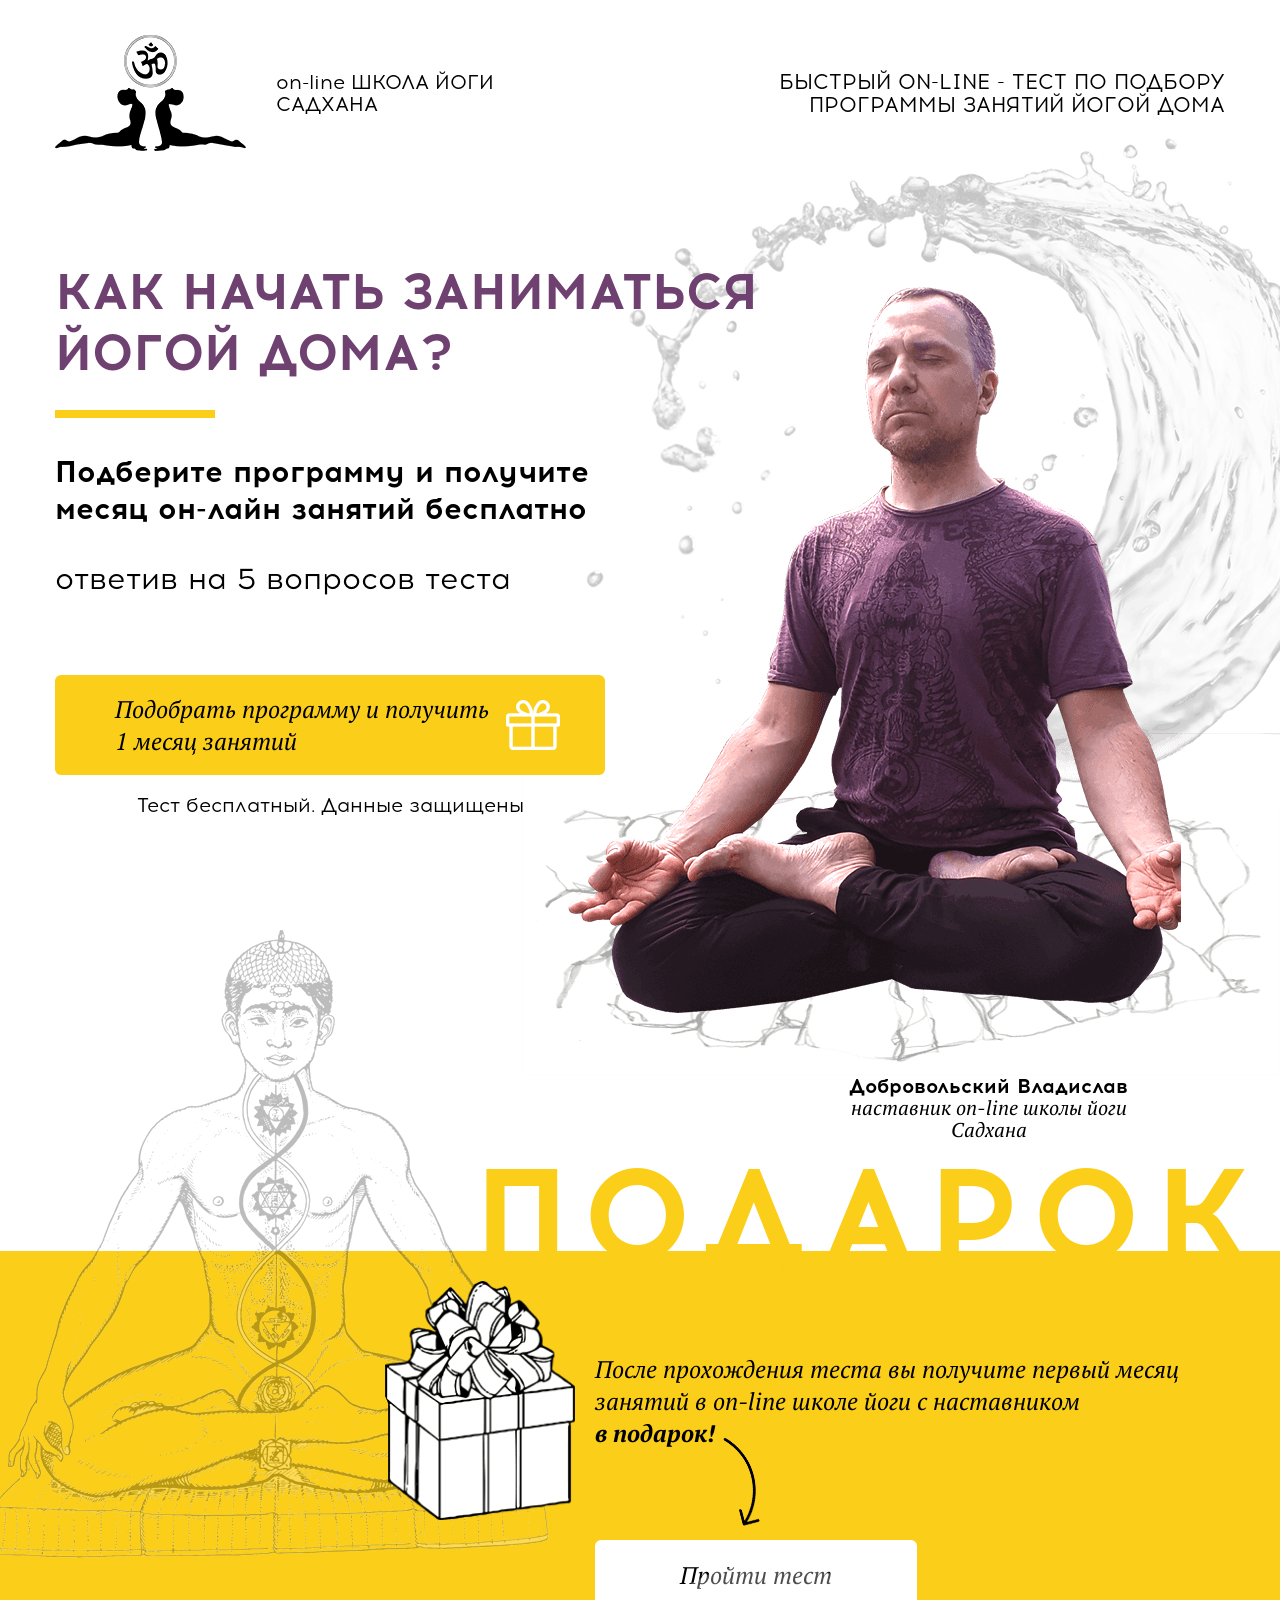
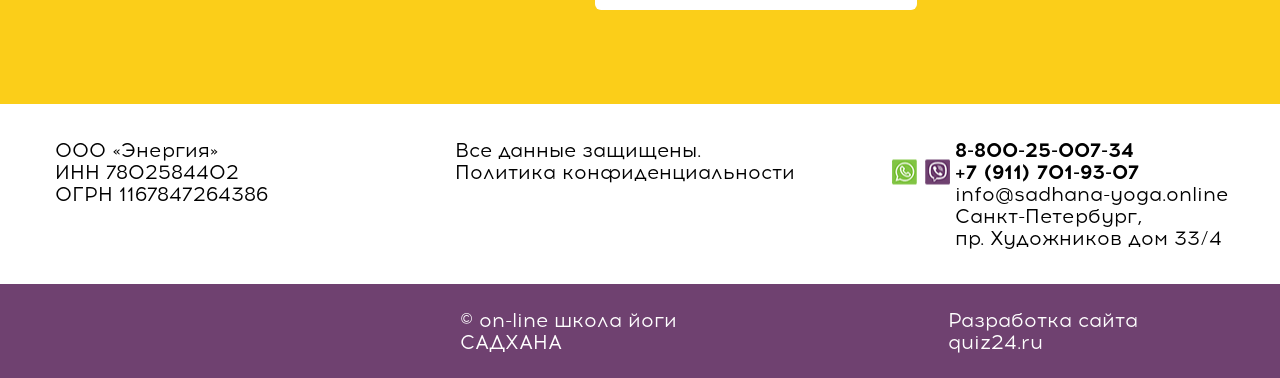
==== commit ad4a55d9: "fixed btn flick animation" ====
--- a/app/index.html
+++ b/app/index.html
@@ -157,25 +157,25 @@
 					</div>
 					
 					
-				</di>
+				</div>
 			</div>
 		</div>
 	</div>
-</div>
 
-<div class="footer__bottom light-color">
-	<div class="container">
-		<div class="row align-horisontal-between">
-			<div class="col__4 col"></div>
-			<div class="col__3 col column  align-horisontal-start">
-				<p class="copyright">&copy; on-line школа йоги<br>САДХАНА</p>
-			</div>
-			<div class="col__4 col">
-				<p class="developer">Разработка сайта <a href="#" target="_blank" class="developer">quiz24.ru</a></p>
+
+	<div class="footer__bottom light-color">
+		<div class="container">
+			<div class="row align-horisontal-between">
+				<div class="col__4 col"></div>
+				<div class="col__3 col column  align-horisontal-start">
+					<p class="copyright">&copy; on-line школа йоги<br>САДХАНА</p>
+				</div>
+				<div class="col__4 col">
+					<p class="developer">Разработка сайта <a href="#" target="_blank" class="developer">quiz24.ru</a></p>
+				</div>
 			</div>
 		</div>
 	</div>
-</div>
 </footer>
 		<!-- //Footer -->
 
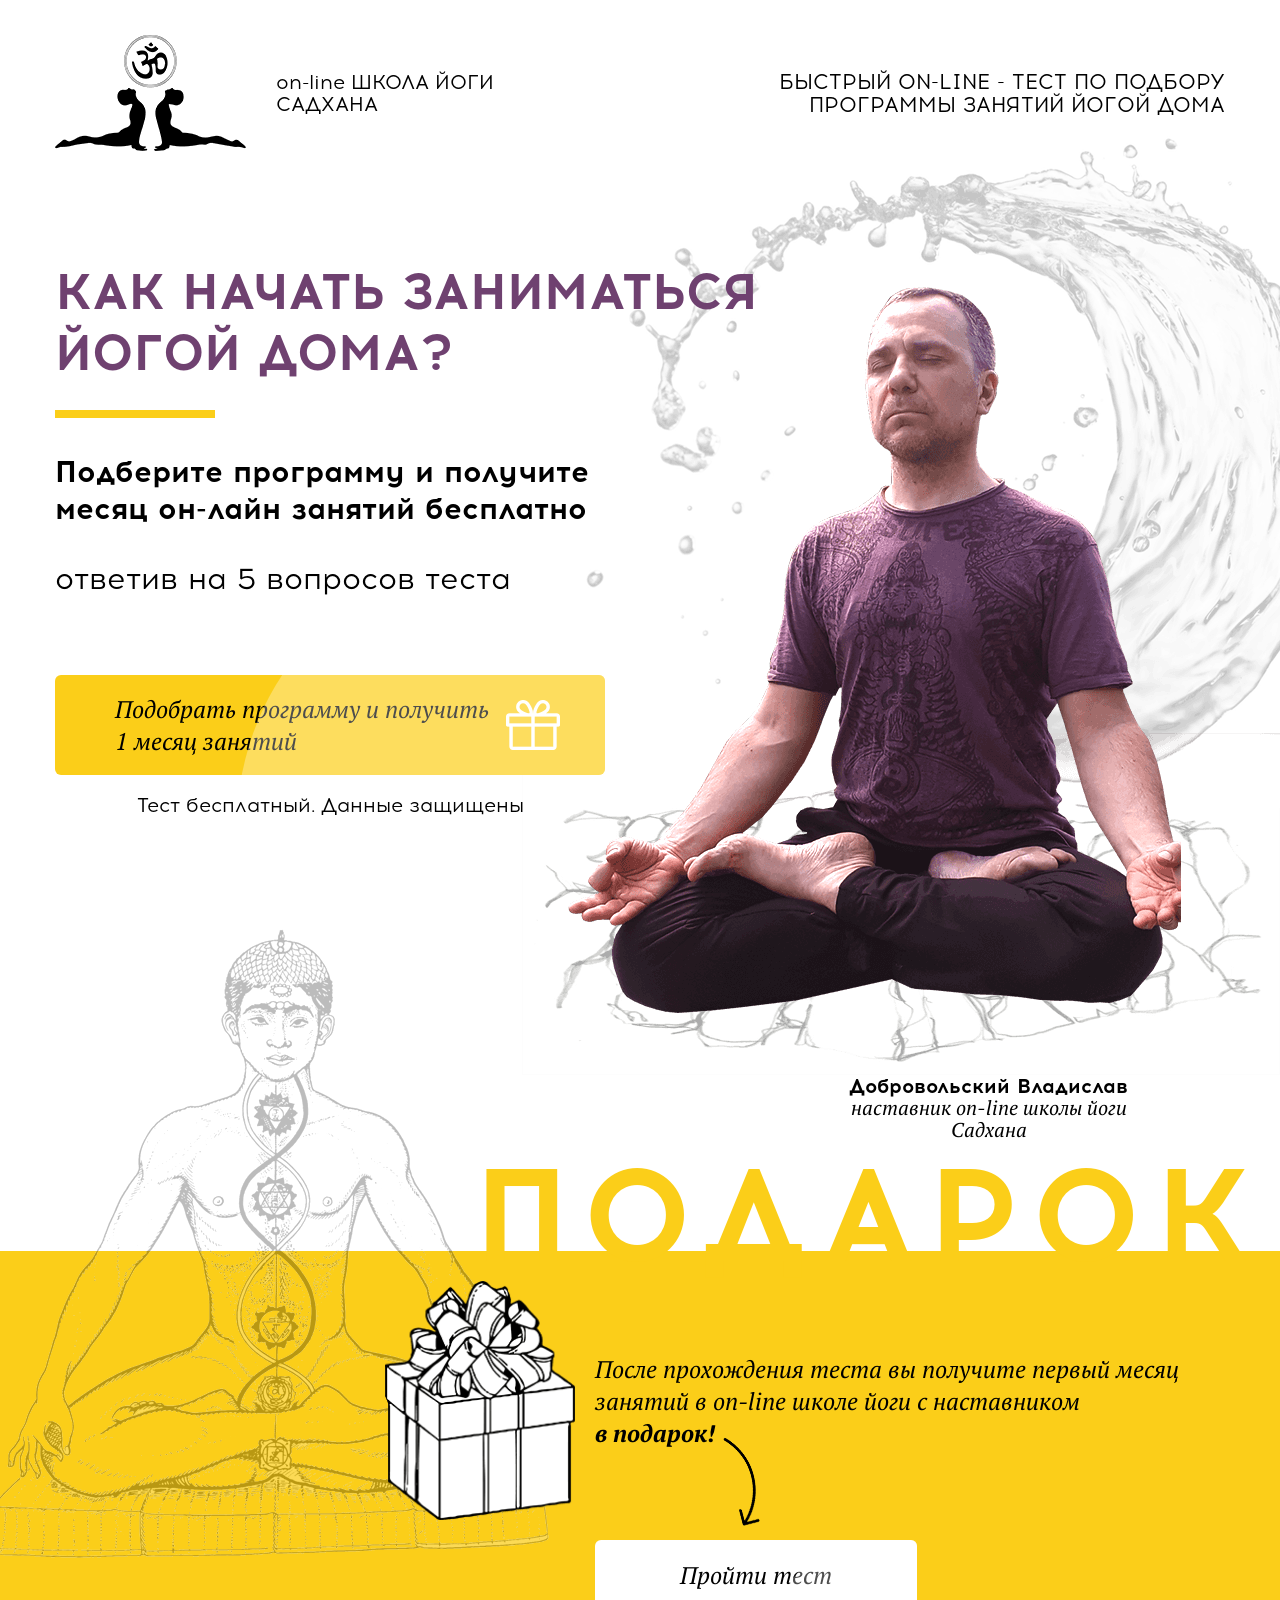
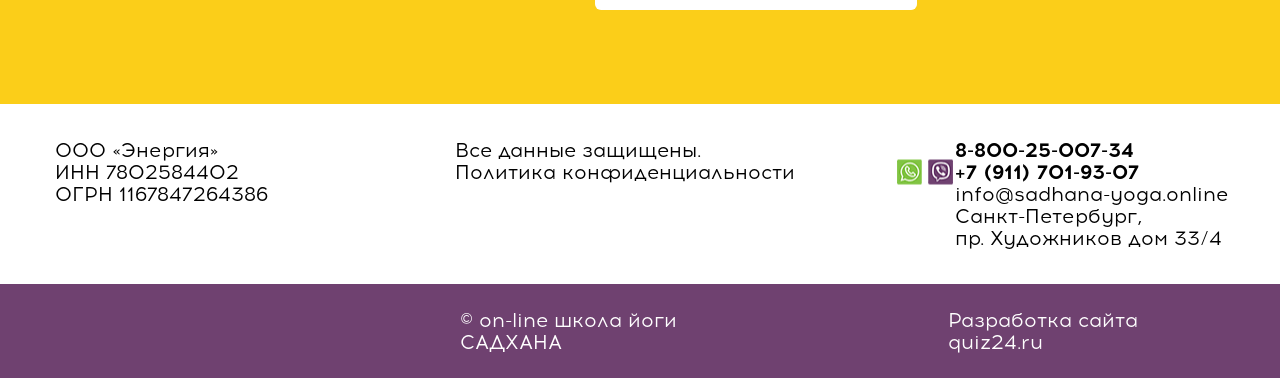
==== commit d0b7f8ff: "fixed some corrections" ====
--- a/app/index.html
+++ b/app/index.html
@@ -11,17 +11,13 @@
 	<meta name="keywords" content="">
 	<meta name="author" content="Serhii 'winde' Kuptsov">
 
-	<!-- Chrome, Firefox, Opera -->
-	<meta name="theme-color" content="#fbce19">
-	<!-- Windows Phone -->
-	<meta name="msapplication-navbutton-color" content="#fbce19">
-	<!-- iOS Safari -->
-	<meta name="apple-mobile-web-app-status-bar-style" content="#fbce19">
-	<!-- //Meta tags -->
-	
-	<!-- Favicons -->
-	<link rel="shortcut icon" href="img/favicon.ico" type="image/x-icon">
-	<!-- //Favicons -->
+	<link rel="apple-touch-icon" sizes="180x180" href="img/favicon/apple-touch-icon.png">
+	<link rel="icon" type="image/png" sizes="32x32" href="img/favicon/favicon-32x32.png">
+	<link rel="icon" type="image/png" sizes="16x16" href="img/favicon/favicon-16x16.png">
+	<link rel="manifest" href="img/favicon/site.webmanifest">
+	<link rel="mask-icon" href="img/favicon/safari-pinned-tab.svg" color="#5bbad5">
+	<meta name="msapplication-TileColor" content="#ffc40d">
+	<meta name="theme-color" content="#ffffff">
 
 	<!-- All libs styles -->
 <!-- 	<link rel="stylesheet" href="css/libs.min.css"> -->
@@ -44,10 +40,10 @@
 	<div class="container">
 		<div class="row align-vertical-center align-horisontal-between">
 			<!-- Logo -->
-			<a href="/" class="logo">
+			<div class="logo">
 				<img src="img/logo.png" alt="" class="logo__img">
 				<span class="logo__text">on-line ШКОЛА ЙОГИ<br>САДХАНА</span>
-			</a>
+			</div>
 			<!-- //Logo -->
 
 			<h1 class="title text-right">Быстрый on-line - Тест по подбору<br>программы занятий йогой дома</h1>
@@ -143,14 +139,23 @@
 
 				<div class="col__3  col ">
 					<p class="footer__text">Все данные защищены.</p>
-					<p class="footer__text"><a href="#">Политика конфиденциальности</a></p>
+					<p class="footer__text"><a href="#" class="js-open-policy-popup-btn">Политика конфиденциальности</a></p>
 				</div>
 
 				<div class="col__4 col column align-vertical-start">
 					<div class="footer__contacts">
 						<div class="footer__contacts--phones column">
 							<a href="tel:+88002500734" class="footer__contacts--phones-link">8-800-25-007-34</a>
-							<a href="tel:+79117019307" class="footer__contacts--phones-link footer__contacts--phones-link_messangers"><span>+7 (911) 701-93-07</span></a>
+							<p class="footer__contacts--phones-link_wrapper">
+
+								<span class="footer__contacts--phones-link_messangers">
+									<a href="whatsapp://send?phone=+79117019307" class="footer__contacts--phones-link_messanger footer__contacts--phones-link_whatsapp"></a>
+									<a href="viber://chat?number=+79117019307" class="footer__contacts--phones-link_messanger footer__contacts--phones-link_viber"></a>
+								</span>
+
+								<a href="tel:+79117019307" class="footer__contacts--phones-link"><span>+7 (911) 701-93-07</span></a>
+							</p>
+							
 							<p class="footer__text"><a href="mailto:info@sadhana-yoga.online">info@sadhana-yoga.online</a></p>
 						</div>
 						<p class="footer__text">Санкт-Петербург, <br>пр. Художников дом 33/4</p>
@@ -171,7 +176,7 @@
 					<p class="copyright">&copy; on-line школа йоги<br>САДХАНА</p>
 				</div>
 				<div class="col__4 col">
-					<p class="developer">Разработка сайта <a href="#" target="_blank" class="developer">quiz24.ru</a></p>
+					<p class="developer">Разработка сайта <a href="http://quiz24.ru/" target="_blank" class="developer">quiz24.ru</a></p>
 				</div>
 			</div>
 		</div>
--- a/app/css/main.min.css
+++ b/app/css/main.min.css
@@ -1 +1 @@
-.popup__overflow,html{-webkit-box-sizing:border-box;-moz-box-sizing:border-box}input,select,textarea{-webkit-transition:all .17s ease-in-out;-o-transition:all .17s ease-in-out}a,a:hover{text-decoration:none}button,input,textarea{border:none;background:0 0}.column,.quiz__method--label,.quiz__step--info-advantage{-webkit-box-orient:vertical;-webkit-box-direction:normal}.quiz__answer--wrapper,.quiz__checkbox--label,.quiz__method--label,button,select{cursor:pointer}.btn,.btn__submit,.content__wrapper,.quiz__btn,.quiz__progress,.quiz__progress--line,.quiz__step--info-content,html.is-fixed{overflow:hidden}a,abbr,acronym,address,applet,article,aside,audio,b,big,blockquote,body,canvas,caption,center,cite,code,dd,del,details,dfn,div,dl,dt,em,embed,fieldset,figcaption,figure,footer,form,h1,h2,h3,h4,h5,h6,header,hgroup,html,i,iframe,img,ins,kbd,label,legend,li,mark,menu,nav,object,ol,output,p,pre,q,ruby,s,samp,section,small,span,strike,strong,sub,summary,sup,table,tbody,td,tfoot,th,thead,time,tr,tt,u,ul,var,video{margin:0;padding:0;border:0;font:inherit;vertical-align:baseline}.col__1,.col__2,.col__3,.col__4,.col__5,.col__6,.container{padding:0 15px}article,aside,details,figcaption,figure,footer,header,hgroup,menu,nav,section{display:block}ol,ul{list-style:none}blockquote,q{quotes:none}blockquote:after,blockquote:before,q:after,q:before{content:'';content:none}table{border-collapse:collapse;border-spacing:0}.container{margin:0 auto;width:100%;max-width:1200px}.row{display:-webkit-box;display:-webkit-flex;display:-ms-flexbox;display:flex;-webkit-flex-wrap:wrap;-ms-flex-wrap:wrap;flex-wrap:wrap}.row-nowrap{-webkit-flex-wrap:nowrap;-ms-flex-wrap:nowrap;flex-wrap:nowrap}.row-gutters{margin-left:-15px;margin-right:-15px}.column{display:-webkit-box;display:-webkit-flex;display:-ms-flexbox;display:flex;-webkit-flex-direction:column;-ms-flex-direction:column;flex-direction:column}.align-horisontal-start{-webkit-box-pack:start;-webkit-justify-content:flex-start;-ms-flex-pack:start;justify-content:flex-start}.align-horisontal-center{-webkit-box-pack:center;-webkit-justify-content:center;-ms-flex-pack:center;justify-content:center}.align-horisontal-end{-webkit-box-pack:end;-webkit-justify-content:flex-end;-ms-flex-pack:end;justify-content:flex-end}.align-horisontal-between{-webkit-box-pack:justify;-webkit-justify-content:space-between;-ms-flex-pack:justify;justify-content:space-between}.align-vertical-start{-webkit-box-align:start;-webkit-align-items:flex-start;-ms-flex-align:start;align-items:flex-start}.align-vertical-center{-webkit-box-align:center;-webkit-align-items:center;-ms-flex-align:center;align-items:center}.align-vertical-end{-webkit-box-align:end;-webkit-align-items:flex-end;-ms-flex-align:end;align-items:flex-end}.align-vertical-baseline{-webkit-box-align:baseline;-webkit-align-items:baseline;-ms-flex-align:baseline;align-items:baseline}.align-stretch{-webkit-box-align:stretch;-webkit-align-items:stretch;-ms-flex-align:stretch;align-items:stretch}.col__6{width:16.666666%;width:-webkit-calc(100% / 6);width:calc(100% / 6)}.col__5{width:20%}.col__4{width:25%}.col__3{width:33.3333%;width:-webkit-calc(100% / 3);width:calc(100% / 3)}.col__2{width:50%}.col__1{width:100%}*,h1,h2,h3,h4,h5,h6,li,ul{margin:0;padding:0}@font-face{font-family:Acrom-regular;src:url(../fonts/Acrom-regular/acrom400.eot);src:url(../fonts/Acrom-regular/acrom400.eot?#iefix) format('embedded-opentype'),url(../fonts/Acrom-regular/acrom400.woff) format('woff'),url(../fonts/Acrom-regular/acrom400.ttf) format('truetype'),url(../fonts/Acrom-regular/acrom400.svg#Acrom-regular) format('svg');font-weight:400;font-style:normal}@font-face{font-family:Acrom-bold;src:url(../fonts/Acrom-bold/acrom800.eot);src:url(../fonts/Acrom-bold/acrom800.eot?#iefix) format('embedded-opentype'),url(../fonts/Acrom-bold/acrom800.woff) format('woff'),url(../fonts/Acrom-bold/acrom800.ttf) format('truetype'),url(../fonts/Acrom-bold/acrom800.svg#Acrom-bold) format('svg');font-weight:400;font-style:normal}@font-face{font-family:PTSerif-BoldItalic;src:url(../fonts/PTSerif-BoldItalic/PTSerif-BoldItalic.eot);src:url(../fonts/PTSerif-BoldItalic/PTSerif-BoldItalic.eot?#iefix) format('embedded-opentype'),url(../fonts/PTSerif-BoldItalic/PTSerif-BoldItalic.woff) format('woff'),url(../fonts/PTSerif-BoldItalic/PTSerif-BoldItalic.ttf) format('truetype'),url(../fonts/PTSerif-BoldItalic/PTSerif-BoldItalic.svg#PTSerif-BoldItalic) format('svg');font-weight:400;font-style:normal}@font-face{font-family:PTSerif-Italic;src:url(../fonts/PTSerif-Italic/PTSerif-Italic.eot);src:url(../fonts/PTSerif-Italic/PTSerif-Italic.eot?#iefix) format('embedded-opentype'),url(../fonts/PTSerif-Italic/PTSerif-Italic.woff) format('woff'),url(../fonts/PTSerif-Italic/PTSerif-Italic.ttf) format('truetype'),url(../fonts/PTSerif-Italic/PTSerif-Italic.svg#PTSerif-Italic) format('svg');font-weight:400;font-style:normal}@media screen and (-webkit-min-device-pixel-ratio:0){@font-face{font-family:Acrom-regular;src:url(../fonts/Acrom-regular/acrom400.svg#Acrom-regular) format('svg')}@font-face{font-family:Acrom-bold;src:url(../fonts/Acrom-bold/acrom800.svg#Acrom-bold) format('svg')}@font-face{font-family:PTSerif-BoldItalic;src:url(../fonts/PTSerif-BoldItalic/PTSerif-BoldItalic.svg#PTSerif-BoldItalic) format('svg')}@font-face{font-family:PTSerif-Italic;src:url(../fonts/PTSerif-Italic/PTSerif-Italic.svg#PTSerif-Italic) format('svg')}}html{-webkit-text-size-adjust:none;text-size-adjust:none;box-sizing:border-box}*,:after,:before{-webkit-box-sizing:inherit;-moz-box-sizing:inherit;box-sizing:inherit}body{font:20px Acrom-regular,Arial,sans-serif;line-height:1.1;overflow-x:hidden;min-width:320px;height:100%;opacity:1;position:relative;color:#000;background-color:#fff}input,textarea{outline:0;-webkit-box-shadow:none;box-shadow:none;transition:all .17s ease-in-out}button:focus,input:focus,select:focus,textarea:focus{outline:0}textarea{resize:vertical;width:100%}select{appearance:none;-webkit-appearance:none;-moz-appearance:none;transition:all .17s ease-in-out}a,button{outline:0;-webkit-transition:all .17s ease-in-out;-o-transition:all .17s ease-in-out}a{transition:all .17s ease-in-out}button{-webkit-box-shadow:none;box-shadow:none;transition:all .17s ease-in-out}.btn,.btn__accent{border-radius:6px}.bg,.bg-with-overlay{background-repeat:no-repeat;background-position:50% 50%}img{max-width:100%;height:auto}b,strong{font-family:PTSerif-BoldItalic,Arial,sans-serif}.disable-hover,.disable-hover *{pointer-events:none!important}.clearfix:after,.clearfix:before{content:" ";display:table}.bg-with-overlay:before,.quiz__answer:after,.quiz__answer:before,.quiz__progress--line:after,.quiz__step--info-content_start p:before,.quiz__step--info-content_text p:before,.quiz__step--question:before{content:''}.clearfix:after{clear:both}.gutters{padding:90px 0}.gutter__bottom,.gutter__top{padding-top:90px}.w3c{visibility:hidden;display:none}.content__wrapper{width:100%;height:100%}.sect__title{font:2em $Bold;margin-bottom:40px}.text-center{text-align:center}.text-left{text-align:left}.text-right{text-align:right}.light-color{color:#fff}.dark-color{color:#000}.accent-color{color:#fbce19}.content-img{display:block;margin:0 auto;max-width:100%;max-height:100%;width:auto;height:auto}.bg{-webkit-background-size:cover;background-size:cover}.bg-with-overlay{position:relative;-webkit-background-size:cover;background-size:cover}.bg-with-overlay:before{display:inline-block;position:absolute;top:0;left:0;width:100%;height:100%;background-color:rgba(0,0,0,.8)}.bg-with-overlay .container{position:relative;z-index:2}.dark-bg{background-color:#090909}.content{font-size:1em}.content b,.content strong{font-family:Acrom-bold,Arial,sans-serif}.content i{font-family:PTSerif-Italic,Arial,sans-serif}.content p{margin-bottom:45px}.content p:last-child{margin-bottom:0}.content__sm{font-size:12px}.content__sm h3{color:#6f4170;font:1.666666666666667em Acrom-bold,Arial,sans-serif;margin-bottom:12px}.btn,.logo{color:#000}.content__sm p{margin-bottom:25px}.content__sm p:last-child{margin-bottom:0}.content__sm b,.content__sm strong{font-family:Acrom-bold,Arial,sans-serif}.content__sm i{font-family:PTSerif-Italic,Arial,sans-serif}.content__img{width:260px}.no-gutters{padding:0!important}.btn{display:inline-block;line-height:1;-webkit-transition:all .17s ease-in-out;-o-transition:all .17s ease-in-out;transition:all .17s ease-in-out;-webkit-backface-visibility:hidden;backface-visibility:hidden;max-width:550px;position:relative}.btn__accent{background-color:#fbce19;-webkit-animation:pulse 1s cubic-bezier(0,.04,.46,1.34) infinite;-o-animation:pulse 1s cubic-bezier(0,.04,.46,1.34) infinite;animation:pulse 1s cubic-bezier(0,.04,.46,1.34) infinite}.btn__content{display:block;text-align:left;font:24px PTSerif-Italic,Arial,sans-serif;padding:18px 60px}.btn__light,.quiz__btn{font:1.2em PTSerif-Italic,Arial,sans-serif}.btn__with-ic .btn__content{padding-right:100px;background:url(../img/icons/gift-ic.png) right 45px center/54px 50px no-repeat}.btn__wide{width:100%}.btn__light{background-color:#fff;color:#000;padding:19px 85px;-webkit-animation:pulse 1s cubic-bezier(0,.04,.46,1.34) infinite;-o-animation:pulse 1s cubic-bezier(0,.04,.46,1.34) infinite;animation:pulse 1s cubic-bezier(0,.04,.46,1.34) infinite}.btn__close{display:inline-block;width:23px;height:23px;position:absolute;top:20px;right:20px;background:url(../img/icons/svg/close-ic.svg) 50% 50%/23px 23px no-repeat}.btn__submit{position:relative}.btn__submit .btn__content{font-size:20px;padding-left:80px;padding-right:10px;background:url(../img/icons/svg/download.svg) left 20px center/45px 60px no-repeat}.animate1{-webkit-animation:ripple .5s linear;-o-animation:ripple .5s linear;animation:ripple .5s linear}.anim-btn1{display:block;position:absolute;background-color:rgba(255,255,255,.3);border-radius:100%;-webkit-transform:scale(0);-ms-transform:scale(0);-o-transform:scale(0);transform:scale(0)}.quiz__header--row,.quiz__progress{position:relative}@-webkit-keyframes ripple{100%{opacity:0;-webkit-transform:scale(3);transform:scale(3)}}@-o-keyframes ripple{100%{opacity:0;-o-transform:scale(3);transform:scale(3)}}@keyframes ripple{100%{opacity:0;-webkit-transform:scale(3);-o-transform:scale(3);transform:scale(3)}}.logo:hover .logo__img,.socials__link:hover{opacity:.7}.socials__item{display:inline-block;margin-right:30px}.socials__link{display:block;width:55px;height:55px;background-position:50% 50%;background-repeat:no-repeat;-webkit-background-size:55px 55px;background-size:55px 55px}.logo{display:-webkit-box;display:-webkit-flex;display:-ms-flexbox;display:flex;-webkit-box-align:center;-webkit-align-items:center;-ms-flex-align:center;align-items:center;-webkit-box-pack:start;-webkit-justify-content:flex-start;-ms-flex-pack:start;justify-content:flex-start;font-size:20px}.logo__img{display:block;max-width:195px;margin-right:30px;-webkit-transition:opacity .17s ease-in-out;-o-transition:opacity .17s ease-in-out;transition:opacity .17s ease-in-out}.logo:hover{color:#fbce19}.quiz__header{margin-bottom:30px}.quiz__body{padding:50px 0;min-height:740px;border-bottom:2px solid #6f4170}.quiz__progress{margin-bottom:20px;width:100%;border-radius:6px;border:1px dashed #6f4170;background-color:#fff;height:35px;max-width:400px}.quiz__progress--line{display:block;position:absolute;height:100%;left:0;-webkit-background-size:10px 100%;background-size:10px 100%;background-color:#6f4170;background-image:-webkit-gradient(linear,left top,left bottom,color-stop(bottom,center),color-stop(37%,#6f4170),color-stop(69%,#6f4170));background-image:-webkit-linear-gradient(center bottom,#6f4170 37%,#6f4170 69%);background-image:-o-linear-gradient(center bottom,#6f4170 37%,#6f4170 69%);background-image:linear-gradient(center bottom,#6f4170 37%,#6f4170 69%);-webkit-transition:width .3s ease-in-out;-o-transition:width .3s ease-in-out;transition:width .3s ease-in-out}.quiz__progress--line:after{display:inline-block;position:absolute;overflow:hidden;top:0;left:0;bottom:0;right:0;background-image:-webkit-linear-gradient(135deg,rgba(255,255,255,.2) 25%,transparent 25%,transparent 50%,rgba(255,255,255,.2) 50%,rgba(255,255,255,.2) 75%,transparent 75%,transparent);background-image:-o-linear-gradient(135deg,rgba(255,255,255,.2) 25%,transparent 25%,transparent 50%,rgba(255,255,255,.2) 50%,rgba(255,255,255,.2) 75%,transparent 75%,transparent);background-image:linear-gradient(-45deg,rgba(255,255,255,.2) 25%,transparent 25%,transparent 50%,rgba(255,255,255,.2) 50%,rgba(255,255,255,.2) 75%,transparent 75%,transparent);z-index:1;-webkit-background-size:50px 50px;background-size:50px 50px;-webkit-animation:move 2s linear infinite;-o-animation:move 2s linear infinite;animation:move 2s linear infinite}.quiz__progress--counter{position:absolute;top:50%;left:50%;-webkit-transform:translate(-50%,-50%);-ms-transform:translate(-50%,-50%);-o-transform:translate(-50%,-50%);transform:translate(-50%,-50%);z-index:5;color:#6f4170;font-family:Acrom-bold,Arial,sans-serif}.quiz__progress--counter-light{color:#fff}.quiz__step{display:none}.quiz__step:first-child{display:block}.quiz__step--content{display:-webkit-box;display:-webkit-flex;display:-ms-flexbox;display:flex;-webkit-box-align:start;-webkit-align-items:flex-start;-ms-flex-align:start;align-items:flex-start;-webkit-box-pack:justify;-webkit-justify-content:space-between;-ms-flex-pack:justify;justify-content:space-between}.quiz__step--question{font:1.5em Acrom-bold,Arial,sans-serif;padding-bottom:40px;margin-bottom:25px;position:relative}.quiz__step--question:before{display:inline-block;position:absolute;left:0;bottom:0;width:160px;height:8px;background-color:#fbce19}.quiz__step--question-title{text-transform:uppercase;color:#6f4170;font:2em Acrom-bold,Arial,sans-serif;margin-bottom:20px}.quiz__step--subtitle{font-size:20px}.quiz__step--answers-col{width:520px;padding-right:30px;text-align:left}.quiz__step--info-col{-webkit-box-flex:1;-webkit-flex:1;-ms-flex:1;flex:1}.quiz__step--info-col_row .content__sm{padding:20px}.quiz__step--info-col_row .content__img{-webkit-box-flex:0;-webkit-flex:none;-ms-flex:none;flex:none}.quiz__step--info-content{min-height:350px;position:relative;border:1px dashed #6f4170;border-top-left-radius:6px;border-top-right-radius:6px;border-bottom:none;padding:20px}.quiz__step--info-content_start-block.is-hidden{opacity:0}.quiz__step--info-content_start img{display:block;margin:0 auto}.quiz__step--info-content_start p{position:relative;display:inline-block}.quiz__step--info-content_start p:before{display:inline-block;position:absolute;left:-35px;top:-90px;width:37px;height:89px;background:url(../img/arrow.png) 50% 50%/37px 89px no-repeat;-webkit-transform:scaleX(-1) rotate(-115deg);-ms-transform:scaleX(-1) rotate(-115deg);-o-transform:scaleX(-1) rotate(-115deg);transform:scaleX(-1) rotate(-115deg)}.quiz__step--info-content_block{position:absolute;top:0;left:0;width:100%;height:100%;z-index:2;padding:25px 50px;display:-webkit-box;display:-webkit-flex;display:-ms-flexbox;display:flex;-webkit-box-pack:end;-webkit-justify-content:flex-end;-ms-flex-pack:end;justify-content:flex-end;-webkit-box-align:center;-webkit-align-items:center;-ms-flex-align:center;align-items:center;opacity:0;visibility:hidden}.quiz__step--info-content_block.is-active{opacity:1;visibility:visible}.quiz__step--info-content_text{border-radius:6px;padding:60px 10px;font-size:12px;text-align:left;background-color:#fff;max-width:230px}.quiz__step--info-content_text p{position:relative;padding-top:16px}.quiz__step--info-content_text p:before{display:inline-block;position:absolute;width:50px;height:2px;background-color:#fbce19;left:0;top:0}.quiz__step--info-img{width:100%;height:350px}.quiz__step--info-img_decor{margin-top:10px}.quiz__step--info-img_decor img{display:block}.quiz__step--info-advantages{background-color:#fbce19;padding:20px;text-align:center}.quiz__answer,.quiz__checkbox{text-align:left;display:inline-block}.quiz__step--info-advantages_title{font-family:Acrom-bold,Arial,sans-serif}.quiz__step--info-advantages .row{max-width:560px;margin:0 auto}.quiz__step--info-advantage{width:50%;padding:15px 15px 0;display:-webkit-box;display:-webkit-flex;display:-ms-flexbox;display:flex;-webkit-box-align:center;-webkit-align-items:center;-ms-flex-align:center;align-items:center;-webkit-flex-direction:column;-ms-flex-direction:column;flex-direction:column;font-family:PTSerif-Italic,Arial,sans-serif}.quiz__step--info-advantage_ic{display:block;width:80px;height:80px;background-color:#fff;border-radius:50%;background-position:50% 50%;-webkit-background-size:auto auto;background-size:auto;background-repeat:no-repeat;margin-bottom:5px}.quiz__answers--columns{display:-webkit-box;display:-webkit-flex;display:-ms-flexbox;display:flex;-webkit-box-pack:start;-webkit-justify-content:flex-start;-ms-flex-pack:start;justify-content:flex-start;-webkit-box-align:start;-webkit-align-items:flex-start;-ms-flex-align:start;align-items:flex-start}.quiz__answers--columns-col{min-width:200px;width:50%}.quiz__answers--columns-col:last-child{margin-left:20px}.quiz__answer{position:relative;margin-left:0;padding-left:30px;color:#000}.quiz__answer:after,.quiz__answer:before{display:inline-block;-webkit-transition:all .15s ease-in-out;-o-transition:all .15s ease-in-out;transition:all .15s ease-in-out;position:absolute}.quiz__answer:before{width:19px;height:19px;border:1px solid #6f4170;top:2.5px;left:0}.quiz__answer:after{width:11px;height:11px;background-color:#6f4170;opacity:0}.quiz__answer--checkbox:before{border-radius:4px}.quiz__answer--checkbox:after{left:5px;top:4px;border-radius:2px}.quiz__answer--radio:after,.quiz__answer--radio:before,.quiz__method{border-radius:50%}.quiz__answer--radio:after{top:6.5px;left:4px}.quiz__answer--radio-transparent{width:19px;height:19px}.quiz__answer--radio-transparent span{opacity:0}.quiz__answer--wrapper input{display:none}.quiz__answer--wrapper-block{margin-bottom:22px}.quiz__answer--wrapper-block:last-child,.quiz__input:last-child{margin-bottom:0}.quiz__answer--wrapper input:checked+span:after{opacity:1}.quiz__checkbox{padding-left:40px;font:12px Acrom-regular,Arial,sans-serif;color:#000;position:relative}.quiz__checkbox:after,.quiz__checkbox:before{content:'';display:inline-block;position:absolute;-webkit-transform:translateY(-50%);-ms-transform:translateY(-50%);top:50%}.quiz__checkbox:before{left:0;-o-transform:translateY(-50%);transform:translateY(-50%);width:30px;height:30px;border:1px solid #6f4170;border-radius:4px}.quiz__checkbox:after{-webkit-transition:opacity .17s ease-in-out;-o-transition:opacity .17s ease-in-out;transition:opacity .17s ease-in-out;left:5px;-o-transform:translateY(-50%);transform:translateY(-50%);width:22px;height:18px;background:url(../img/icons/svg/check.svg) 50% 50%/22px 18px no-repeat;opacity:0}.quiz__checkbox--label{display:block}.quiz__checkbox--label input{display:none}.quiz__checkbox--label input:checked+span:after{opacity:1}.quiz__textarea{display:block;border:1px dashed #6f4170;border-radius:6px;min-height:140px;width:100%;padding:15px;font:1em Acrom-regular,Arial,sans-serif}.quiz__textarea:focus{border-color:#fbce19}.quiz__textarea--wrapper{display:block;-webkit-box-flex:1;-webkit-flex:1;-ms-flex:1;flex:1;max-width:460px}.quiz__controls{margin-top:22px}.quiz__btn{background-color:#fbce19;display:inline-block;line-height:1;-webkit-transition:all .17s ease-in-out;-o-transition:all .17s ease-in-out;transition:all .17s ease-in-out;-webkit-backface-visibility:hidden;backface-visibility:hidden;text-transform:none;border-radius:6px;text-align:center;padding:22px 75px;-webkit-animation:pulse 1s cubic-bezier(0,.04,.46,1.34) infinite;-o-animation:pulse 1s cubic-bezier(0,.04,.46,1.34) infinite;animation:pulse 1s cubic-bezier(0,.04,.46,1.34) infinite;border:1px solid #fbce19;position:relative}.gift,.promo__title,.quiz__final--title,.title{text-transform:uppercase}.quiz__btn>span{pointer-events:none}.quiz__btn.is-disabled{background-color:#fff;-webkit-animation:none;-o-animation:none;animation:none;pointer-events:none}.quiz__btn.is-disabled .anim-btn1{display:none}.quiz__btn:disabled{opacity:1;color:#000}.quiz__inputs{position:relative;z-index:1;width:100%;max-width:300px}.quiz__inputs .quiz__btn{font-size:18px}.quiz__inputs--block{position:relative;display:-webkit-box;display:-webkit-flex;display:-ms-flexbox;display:flex;-webkit-box-pack:end;-webkit-justify-content:flex-end;-ms-flex-pack:end;justify-content:flex-end}.quiz__inputs--block img{position:absolute;top:50%;-webkit-transform:translateY(-50%);-ms-transform:translateY(-50%);-o-transform:translateY(-50%);transform:translateY(-50%);left:0;width:490px}.quiz__input{display:block;border-radius:6px;border:1px dashed #6f4170;width:100%;font:20px Acrom-regular,Arial,sans-serif;color:#000;padding:15px 25px}.quiz__input::-webkit-input-placeholder{font:16px $Reg;color:rgba(0,0,0,.5)}.quiz__input::-moz-placeholder{font:16px $Reg;color:rgba(0,0,0,.5)}.quiz__input:-moz-placeholder{font:16px $Reg;color:rgba(0,0,0,.5)}.quiz__input:-ms-input-placeholder{font:16px $Reg;color:rgba(0,0,0,.5)}.quiz__input:focus,.quiz__input:hover{border-color:#fbce19}.quiz__input.is-error{border-color:red}.quiz__input--wrapper{margin-bottom:20px}.quiz__input--wrapper:last-child{margin-bottom:0}.quiz__input--label{color:#6f4170;font:16px Acrom-bold,Arial,sans-serif;margin-bottom:15px}.quiz__final{padding-bottom:270px;padding-top:50px}.quiz__final--wrapper{position:relative;background:-webkit-gradient(linear,left top,left bottom,from(#fbce19),to(#fbce19)) no-repeat;background:-webkit-linear-gradient(top,#fbce19 0,#fbce19 100%) no-repeat;background:-o-linear-gradient(top,#fbce19 0,#fbce19 100%) no-repeat;background:linear-gradient(to bottom,#fbce19 0,#fbce19 100%) no-repeat;background-position:center top 330px;-webkit-background-size:100% 800px;background-size:100% 800px;min-height:670px;display:none}.quiz__final--text{position:absolute;z-index:2;left:100%;margin-left:60px;text-align:left;width:320px;top:-70px}.quiz__final--text:before,.quiz__final--title-block:before{display:inline-block;left:0;content:''}.quiz__final--text:before{position:absolute;top:100%;width:37px;height:89px;background:url(../img/arrow.png) 50% 50%/37px 89px no-repeat;-webkit-transform:rotate(75deg);-ms-transform:rotate(75deg);-o-transform:rotate(75deg);transform:rotate(75deg)}.quiz__final--content{position:relative}.quiz__final--content-block{max-width:500px;position:relative;z-index:2}.quiz__final--content-block-wide{max-width:800px}.quiz__final--title{color:#6f4170;font:1.95em Acrom-bold,Arial,sans-serif}.quiz__final--title-block{position:relative;margin-top:30px;margin-bottom:15px;padding-left:80px}.quiz__final--title-block:before{position:absolute;top:10px;background:url(../img/icons/complete.png) center center/64px 70px no-repeat;width:64px;height:70px}.quiz__final--subtitle{font:1.5em Acrom-bold,Arial,sans-serif;margin-top:35px}.master__info b,.quiz__contacts a{font-family:Acrom-bold,Arial,sans-serif}.quiz__final--img{position:absolute;right:-60px;top:-80px;text-align:center}.quiz__final--img img{display:block;margin-bottom:15px}.quiz__final--methods{background-color:#fff;border-radius:6px;border:1px dashed #6f4170;padding:30px 25px;position:relative}.quiz__final--methods-img{position:absolute;left:50%;-webkit-transform:translateX(-50%);-ms-transform:translateX(-50%);-o-transform:translateX(-50%);transform:translateX(-50%);top:100%;margin-top:20px}.quiz__final--methods-img img{display:block;max-width:220px}.quiz__final--inputs{padding:25px 25px 0;display:none}.quiz__success{display:none;padding-bottom:110px;padding-top:50px}.quiz__success--img{top:20px;right:-45px}.quiz__success--img img{opacity:.52}.quiz__methods--row{margin-left:-12.5px;margin-right:-12.5px;margin-top:17.5px;padding:0 25px}.quiz__method{display:inline-block;position:relative;width:19px;height:19px;border:1px solid #6f4170}.quiz__method:before{content:'';display:inline-block;-webkit-transition:all .15s ease-in-out;-o-transition:all .15s ease-in-out;transition:all .15s ease-in-out;position:absolute;border-radius:50%;width:11px;height:11px;top:50%;left:50%;-webkit-transform:translate(-50%,-50%);-ms-transform:translate(-50%,-50%);-o-transform:translate(-50%,-50%);transform:translate(-50%,-50%);background-color:#6f4170;opacity:0}.quiz__method--label{text-align:center;display:-webkit-box;display:-webkit-flex;display:-ms-flexbox;display:flex;-webkit-flex-direction:column;-ms-flex-direction:column;flex-direction:column;-webkit-box-align:center;-webkit-align-items:center;-ms-flex-align:center;align-items:center;width:25%;padding:12.5px 12.5px 0}.quiz__method--label input{display:none}.quiz__method--label input:checked+span:before{opacity:1}.quiz__method--ic{display:block;background-position:50% 50%;background-repeat:no-repeat;-webkit-background-size:55px 55px;background-size:55px 55px;border-radius:6px;width:72px;height:72px;margin:0 auto 14px}.quiz__method--ic-whatsapp{background-color:#7fc241}.quiz__method--ic-viber{background-color:#6f4170}.quiz__method--ic-telegram{background-color:#00bff3}.quiz__method--ic-email{background-color:#2e3192}.quiz__contacts{margin-top:190px;max-width:800px}.quiz__contacts p{margin-bottom:20px}.quiz__contacts a{color:#000}.quiz__contacts a:hover{color:#fff}.master__block{position:relative}.master__block .master__info{position:absolute;right:-22px;top:50%;-webkit-transform:translateY(-50%);-ms-transform:translateY(-50%);-o-transform:translateY(-50%);transform:translateY(-50%);z-index:-1}.master__content{max-width:400px;text-align:left}.master__info{width:260px}.master__info img{display:block;max-width:260px;margin:0 auto 15px}.master__info p{font-size:12px}.link{color:#6f4170;position:relative;padding-right:22px;font:15px PTSerif-Italic,Arial,sans-serif;line-height:1}.link:after{content:'';display:inline-block;position:absolute;margin-top:1px;top:50%;-webkit-transform:translate(0,-50%);-ms-transform:translate(0,-50%);-o-transform:translate(0,-50%);transform:translate(0,-50%);right:0;width:16px;height:11px;background:url(../img/icons/link-arrow.png) 50% 50%/16px 11px no-repeat;-webkit-transition:-webkit-transform .17s ease-in-out;-o-transition:-o-transform .17s ease-in-out;transition:transform .17s ease-in-out;transition:transform .17s ease-in-out,-webkit-transform .17s ease-in-out,-o-transform .17s ease-in-out}.link span{display:inline-block;line-height:1}.checkbox,.input,.radio{font:1em $Reg;color:#000}.link:hover:after{-webkit-transform:translate(5px,-50%);-ms-transform:translate(5px,-50%);-o-transform:translate(5px,-50%);transform:translate(5px,-50%)}@-webkit-keyframes move{0%{background-position:0 0}100%{background-position:50px 50px}}@-o-keyframes move{0%{background-position:0 0}100%{background-position:50px 50px}}@keyframes move{0%{background-position:0 0}100%{background-position:50px 50px}}@-webkit-keyframes pulse{0%,100%{-webkit-transform:scale(1.01,1.01);transform:scale(1.01,1.01)}50%{-webkit-transform:scale(1,1);transform:scale(1,1)}}@-o-keyframes pulse{0%,100%{-o-transform:scale(1.01,1.01);transform:scale(1.01,1.01)}50%{-o-transform:scale(1,1);transform:scale(1,1)}}@keyframes pulse{0%,100%{-webkit-transform:scale(1.01,1.01);-o-transform:scale(1.01,1.01);transform:scale(1.01,1.01)}50%{-webkit-transform:scale(1,1);-o-transform:scale(1,1);transform:scale(1,1)}}.checkbox:after,.checkbox:before,.highlighted:before,.radio:after,.radio:before{-webkit-transform:translateY(-50%);-ms-transform:translateY(-50%);-o-transform:translateY(-50%)}.input{display:block;width:100%;padding:10px 15px;text-align:left;background-color:#fff;border:2px solid transparent}.popup .btn span,.popup__overflow{text-align:center}.input:focus,.input:hover{border-color:#fbce19}.input::-webkit-input-placeholder{font:1em $Reg;color:#000}.input::-moz-placeholder{font:1em $Reg;color:#000}.input:-moz-placeholder{font:1em $Reg;color:#000}.input:-ms-input-placeholder{font:1em $Reg;color:#000}.input__wrapper{margin-bottom:15px;position:relative}.popup__content--blocks,.popup__title{margin-bottom:40px}.input.is-error{border-color:red}.checkbox,.radio{position:relative;display:inline-block;margin-left:0;padding-left:25px;line-height:1}.checkbox:after,.checkbox:before,.radio:after,.radio:before{content:'';display:inline-block;-webkit-transition:all .25s ease-in-out;-o-transition:all .25s ease-in-out;transition:all .25s ease-in-out;position:absolute;left:0;top:50%;transform:translateY(-50%)}.checkbox__label,.radio__label{cursor:pointer;display:inline-block}.checkbox__label input,.popup,.radio__label input{display:none}.checkbox:before{border-radius:4px;width:18px;height:18px;border:1px solid #fbce19;background-color:transparent}.checkbox:after{width:12px;height:12px;background:url(../img/icons/svg/checkbox-ic.svg) 50% 50% no-repeat;-webkit-background-size:12px 12px;background-size:12px 12px;position:absolute;left:3px;top:8px;opacity:0}.checkbox__label input:checked+span:before{border-color:#000;background-color:#000}.checkbox__label input:checked+span:after{opacity:1}.radio:after,.radio:before{border-radius:50%}.radio:before{width:18px;height:18px;border:1px solid #fbce19;background-color:$transparent}.radio:after{width:12px;height:12px;background-color:#fff;left:3px;top:8px;opacity:0}.radio__label input:checked+span:before{border-color:#000;background-color:#000}.radio__label input:checked+span:after{opacity:1}.popup{position:fixed;top:50%;left:50%;-webkit-transform:translate(-50%,-50%);-ms-transform:translate(-50%,-50%);-o-transform:translate(-50%,-50%);transform:translate(-50%,-50%);z-index:90;width:100%;height:100%}.popup__overflow{position:absolute;left:0;top:0;width:100%;backface-visibility:hidden;-webkit-backface-visibility:hidden;height:100%;overflow:auto;box-sizing:border-box;-webkit-overflow-scrolling:touch;z-index:105;background-color:rgba(0,0,0,.29);padding:10px;white-space:nowrap}.popup__overflow:before{content:'';display:inline-block;vertical-align:middle;width:0;height:100%}.popup__body{width:100%;max-width:1170px;background-color:#fff;padding:70px 115px;display:inline-block;vertical-align:middle;position:relative;border-radius:6px;white-space:normal}.popup__title{color:#6f4170;font:1.5em Acrom-bold,Arial,sans-serif}.footer__contacts--phones-link,.master__duty--subtitle{font-family:Acrom-bold,Arial,sans-serif}.popup__content--block{border-radius:6px;border:1px dashed #6f4170;padding:30px 40px;margin-bottom:20px;overflow:hidden}.popup__content--block:first-child{padding:0}.popup__content--block:first-child>.row{padding:50px 15px}.popup__content--block:last-child{margin-bottom:0}.popup .btn{width:100%;max-width:320px}.popup .content{padding:0 15px;margin-bottom:40px}.master__duty{background-color:#6f4170;padding:25px 15px;border-bottom-left-radius:6px;border-bottom-right-radius:6px;margin:0 -1px -1px;position:relative;z-index:2}.master__duty--subtitle{padding-bottom:30px;margin-bottom:10px;position:relative}.master__duty--subtitle:before{content:'';display:inline-block;position:absolute;left:50%;-webkit-transform:translateX(-50%);-ms-transform:translateX(-50%);-o-transform:translateX(-50%);transform:translateX(-50%);bottom:0;width:160px;height:8px;background-color:#fbce19}.highlighted,.highlighted:before{background-color:#6f4170;display:inline-block}.master__duty ol{counter-reset:list;margin-left:-10px;margin-right:-10px}.master__duty ol li{width:33.33333%;padding:10px;position:relative;text-align:left;font-size:.95em}.master__duty ol li:before{counter-increment:list;content:counter(list) ". "}.gift__text b:after,.highlighted:before,.promo__title:before{content:''}.highlighted{color:#fff;position:relative}.highlighted span{position:relative;z-index:1}.highlighted:before{height:26px;width:200%;position:absolute;top:50%;transform:translateY(-50%);right:-5px}.header{padding-top:35px;position:relative;z-index:2}.title{font-size:21px}.footer{background-color:#fff}.footer__top{padding:35px 0}.footer__text a{color:inherit}.footer__text a:hover{color:#fbce19}.footer__contacts a{white-space:nowrap}.footer__contacts--phones-link{position:relative;display:inline-block;color:#000}.footer__contacts--phones-link:hover{color:#fbce19}.footer__contacts--phones-link_messangers span{display:inline-block;position:relative}.footer__contacts--phones-link_messangers span:before{content:'';display:inline-block;position:absolute;right:100%;top:50%;-webkit-transform:translateY(-50%);-ms-transform:translateY(-50%);-o-transform:translateY(-50%);transform:translateY(-50%);width:58px;height:25px;background:url(../img/icons/messangers.png) 50% 50%/58px 25px no-repeat;margin-right:5px}.footer__bottom{background-color:#6f4170;padding:25px 0}.promo__title:before,.sect__gift{background-color:#fbce19}.developer{color:#fff}.developer a{color:inherit}.developer a:hover{color:#fbce19}.promo__block{position:relative;padding-top:110px;padding-bottom:435px}.promo__block--content{max-width:730px;position:relative;z-index:2}.promo__title{color:#6f4170;position:relative;padding-bottom:35px;margin-bottom:35px;font:2.5em Acrom-bold,Arial,sans-serif}.gift,.promo__img{position:absolute}.promo__title:before{display:inline-block;position:absolute;left:0;bottom:0;width:160px;height:8px}.gift,.gift__decor img,.promo__img img{display:block}.promo__subtitle{font:1.5em Acrom-bold,Arial,sans-serif;margin-bottom:35px}.promo__text{font-size:1.5em;margin-bottom:80px}.promo__btn--block{max-width:550px}.promo__btn--text{margin-top:15px}.promo__img{right:-230px;top:-18px}.author__name{font-family:Acrom-bold,Arial,sans-serif}.author__position{font-family:PTSerif-Italic,Arial,sans-serif}.gift{right:0;bottom:100%;-webkit-transform:translate(40px,43px);-ms-transform:translate(40px,43px);-o-transform:translate(40px,43px);transform:translate(40px,43px);letter-spacing:13px;color:#fbce19;font:131px Acrom-bold,Arial,sans-serif}.gift__block{position:relative;padding:30px 0 90px;max-width:840px;z-index:3}.gift__decor{position:absolute;left:-75px;top:-335px;z-index:2;opacity:.26}.gift__row,.gift__text,.gift__text b{position:relative}.gift__img{-webkit-box-flex:0;-webkit-flex:none;-ms-flex:none;flex:none;margin-right:20px;width:190px}.gift__img img{display:block;max-width:190px}.gift__text{font:1.2em PTSerif-Italic,Arial,sans-serif}.gift__text b{display:inline-block}.gift__text b:after{display:inline-block;position:absolute;right:-45px;top:20px;width:37px;height:89px;background:url(../img/arrow.png) 50% 50%/37px 89px no-repeat}.gift__btn--block{padding-left:210px;margin-top:20px}@media screen and (max-width:1200px){.popup__body{padding:40px 70px}}@media screen and (max-width:1100px){body{font-size:16px}.header{padding-top:15px}.promo__block{padding-bottom:500px}.promo__img{right:-350px}.quiz__final--text{display:none}.highlighted:before{height:20px}}@media screen and (max-width:1000px){.logo,.quiz__step--content{-webkit-box-orient:vertical;-webkit-box-direction:normal}.footer__bottom .col:first-child,.quiz__step--info-content_start p:before{display:none}.logo{-webkit-flex-direction:column;-ms-flex-direction:column;flex-direction:column;text-align:center}.logo__img{margin-right:0;margin-bottom:10px}.gift__decor{left:-200px}.footer__text{margin-bottom:5px}.footer__text:last-child{margin-bottom:0}.footer__top .row{-webkit-box-pack:center;-webkit-justify-content:center;-ms-flex-pack:center;justify-content:center}.footer__top .col{width:100%;text-align:center;padding:0;margin-bottom:20px}.footer__top .col:last-child{margin-bottom:0}.footer__top .col.column{-webkit-box-align:center;-webkit-align-items:center;-ms-flex-align:center;align-items:center}.footer__contacts--phones-link{margin-bottom:8px}.footer__contacts--phones-link_messangers span:before{left:100%;right:auto;margin-right:0;margin-left:5px}.footer__contacts--phones{margin-bottom:5px}.footer__contacts a{white-space:normal}.quiz__step--content{-webkit-flex-direction:column;-ms-flex-direction:column;flex-direction:column}.quiz__step--answers-col{width:100%;padding-right:0;margin-bottom:40px}.quiz__answer:before{top:-.5px}.quiz__answer:after{top:3.5px}.quiz__final--img{right:-230px}.quiz__success--img{right:-100px;top:-50px}.popup__body{padding:30px 50px}.popup__title{margin-bottom:20px}}@media screen and (max-width:900px){.quiz__step--info-col{width:100%}}@media screen and (max-width:767px){.gift__decor,.quiz__final--img{display:none}.gift{font-size:100px;-webkit-transform:translate(25px,30px);-ms-transform:translate(25px,30px);-o-transform:translate(25px,30px);transform:translate(25px,30px);letter-spacing:10px}.quiz__final--methods p{font-size:16px}.quiz__final--content-block{max-width:100%}.quiz__final--title-block{padding-left:60px}.quiz__final--title-block:before{top:-7px;-webkit-background-size:contain;background-size:contain;width:54px;height:60px}.quiz__contacts{margin-top:80px}}@media screen and (max-width:700px){.logo,.title{font-size:13px}.logo__img{max-width:120px}.title{text-align:center}body{font-size:14px}.promo__block{text-align:center;padding-top:60px;padding-bottom:120px}.promo__btn--block{max-width:100%}.promo__title{padding-bottom:25px;margin-bottom:25px}.promo__title:before{left:50%;-webkit-transform:translateX(-50%);-ms-transform:translateX(-50%);-o-transform:translateX(-50%);transform:translateX(-50%)}.promo__subtitle{font-size:1.125em}.promo__text{margin-bottom:25px;font-size:1em}.promo__img{position:relative;top:auto;right:0;margin-top:30px}.gift{right:auto;left:50%;-webkit-transform:translate(-50%,22px);-ms-transform:translate(-50%,22px);-o-transform:translate(-50%,22px);transform:translate(-50%,22px);font-size:70px}.quiz__final--title-block{margin-bottom:30px}.quiz__body{padding-top:20px}.popup__body{padding:30px 20px}}@media screen and (max-width:600px){.master__content,.popup__content--block:first-child .master__info img{max-width:100%}.btn__content{font-size:20px}.btn__with-ic .btn__content{padding:18px 15px;background-position:right 15px center;-webkit-background-size:44px 40px;background-size:44px 40px}.footer__bottom .row{-webkit-box-orient:vertical;-webkit-box-direction:normal;-webkit-flex-direction:column;-ms-flex-direction:column;flex-direction:column;-webkit-box-align:center;-webkit-align-items:center;-ms-flex-align:center;align-items:center;text-align:center}.footer__bottom .col{width:100%;margin-bottom:20px}.footer__bottom .col:last-child{margin-bottom:0}.quiz__step--info-advantage{padding:15px 7.5px 0}.quiz__step--info-advantage_ic{width:70px;height:70px;-webkit-background-size:auto auto;background-size:auto;margin-bottom:10px}.quiz__step--info-advantages .row{margin-left:-7.5px;margin-right:-7.5px}.quiz__step--info-col_row .row{-webkit-flex-wrap:wrap;-ms-flex-wrap:wrap;flex-wrap:wrap}.quiz__step--info-col_row .content__img{width:100%;padding-top:100%}.quiz__step--info-content_block{padding:25px}.quiz__step--info-content_text{font-size:11px}.quiz__step--question{font-size:1.25em;padding-bottom:20px}.quiz__step--question-title{font-size:1.6em}.quiz__final--subtitle{font-size:1.25em;margin-top:20px}.quiz__success{padding-bottom:80px}.quiz__contacts .row{-webkit-flex-wrap:wrap;-ms-flex-wrap:wrap;flex-wrap:wrap}.quiz__contacts .col__2{width:100%;margin-bottom:30px}.quiz__contacts .col__2:last-child{margin-bottom:0}.master__block .master__info{position:relative;right:auto;top:auto;-webkit-transform:none;-ms-transform:none;-o-transform:none;transform:none;margin:20px auto 0}.socials__link{width:40px;height:40px;-webkit-background-size:40px 40px;background-size:40px 40px}.popup__content--block{padding:15px}.popup__content--block:first-child>.row{-webkit-flex-wrap:wrap;-ms-flex-wrap:wrap;flex-wrap:wrap;padding:30px 15px}.popup__content--block:first-child .content{width:100%;padding:0;margin-bottom:30px}.popup__content--block:first-child .master__info{margin:0 auto;width:100%}.popup .content{padding:0}.popup .btn__close{top:7px;right:7px;width:15px;height:15px;-webkit-background-size:15px 15px;background-size:15px 15px}.master__duty ol li{width:100%}}@media screen and (max-width:550px){.gift__block .row{-webkit-box-orient:vertical;-webkit-box-direction:normal;-webkit-flex-direction:column;-ms-flex-direction:column;flex-direction:column;-webkit-box-align:center;-webkit-align-items:center;-ms-flex-align:center;align-items:center;text-align:center}.gift__content{margin-bottom:100px}.gift__img{margin-right:0;margin-bottom:20px}.gift__btn--block{padding-left:0;text-align:center;margin-top:0}}@media screen and (max-width:450px){.quiz__final--inputs,.quiz__methods--row{padding-left:0;padding-right:0}.header .row{-webkit-box-orient:vertical;-webkit-box-direction:normal;-webkit-flex-direction:column;-ms-flex-direction:column;flex-direction:column;-webkit-box-align:center;-webkit-align-items:center;-ms-flex-align:center;align-items:center}.btn__content{font-size:19px}.logo{margin-bottom:20px}.title{width:100%}.promo__block{padding-top:40px;padding-bottom:80px}.gift{font-size:50px;right:auto;left:50%;-webkit-transform:translate(-50%,14px);-ms-transform:translate(-50%,14px);-o-transform:translate(-50%,14px);transform:translate(-50%,14px);margin-left:5px}.quiz__methods--row{margin-left:0;margin-right:0;-webkit-box-pack:justify;-webkit-justify-content:space-between;-ms-flex-pack:justify;justify-content:space-between}.quiz__final--title{font-size:1.4em}.quiz__final--methods{padding:20px}.quiz__method--label{padding:0;width:50px}.quiz__method--ic{width:50px;height:50px;-webkit-background-size:35px 35px;background-size:35px 35px}.quiz__input{padding-left:18px;padding-right:18px}.quiz__input::-webkit-input-placeholder{font-size:18px}.quiz__input::-moz-placeholder{font-size:18px}.quiz__input:-moz-placeholder{font-size:18px}.quiz__input:-ms-input-placeholder{font-size:18px}.btn__submit .btn__content{padding-left:60px;font-size:18px;-webkit-background-size:35px 50px;background-size:35px 50px;background-position:left 10px center}}@media screen and (max-width:400px){.quiz__btn{width:100%}}+.popup__overflow,html{-webkit-box-sizing:border-box;-moz-box-sizing:border-box}input,select,textarea{-webkit-transition:all .17s ease-in-out;-o-transition:all .17s ease-in-out}a,a:hover{text-decoration:none}button,input,textarea{border:none;background:0 0}.quiz__answer--wrapper,.quiz__checkbox--label,.quiz__method--label,button,select{cursor:pointer}.btn,.btn__submit,.content__wrapper,.quiz__btn,.quiz__progress,.quiz__progress--line,.quiz__step--info-content,html.is-fixed{overflow:hidden}a,abbr,acronym,address,applet,article,aside,audio,b,big,blockquote,body,canvas,caption,center,cite,code,dd,del,details,dfn,div,dl,dt,em,embed,fieldset,figcaption,figure,footer,form,h1,h2,h3,h4,h5,h6,header,hgroup,html,i,iframe,img,ins,kbd,label,legend,li,mark,menu,nav,object,ol,output,p,pre,q,ruby,s,samp,section,small,span,strike,strong,sub,summary,sup,table,tbody,td,tfoot,th,thead,time,tr,tt,u,ul,var,video{margin:0;padding:0;border:0;font:inherit;vertical-align:baseline}.col__1,.col__2,.col__3,.col__4,.col__5,.col__6,.container{padding:0 15px}article,aside,details,figcaption,figure,footer,header,hgroup,menu,nav,section{display:block}ol,ul{list-style:none}blockquote,q{quotes:none}blockquote:after,blockquote:before,q:after,q:before{content:'';content:none}table{border-collapse:collapse;border-spacing:0}.container{margin:0 auto;width:100%;max-width:1200px}.row{display:-webkit-box;display:-webkit-flex;display:-ms-flexbox;display:flex;-webkit-flex-wrap:wrap;-ms-flex-wrap:wrap;flex-wrap:wrap}.row-nowrap{-webkit-flex-wrap:nowrap;-ms-flex-wrap:nowrap;flex-wrap:nowrap}.column,.quiz__method--label{-webkit-box-orient:vertical;-webkit-box-direction:normal;-webkit-flex-direction:column}.row-gutters{margin-left:-15px;margin-right:-15px}.column{display:-webkit-box;display:-webkit-flex;display:-ms-flexbox;display:flex;-ms-flex-direction:column;flex-direction:column}.align-horisontal-start{-webkit-box-pack:start;-webkit-justify-content:flex-start;-ms-flex-pack:start;justify-content:flex-start}.align-horisontal-center{-webkit-box-pack:center;-webkit-justify-content:center;-ms-flex-pack:center;justify-content:center}.align-horisontal-end{-webkit-box-pack:end;-webkit-justify-content:flex-end;-ms-flex-pack:end;justify-content:flex-end}.align-horisontal-between{-webkit-box-pack:justify;-webkit-justify-content:space-between;-ms-flex-pack:justify;justify-content:space-between}.align-vertical-start{-webkit-box-align:start;-webkit-align-items:flex-start;-ms-flex-align:start;align-items:flex-start}.align-vertical-center{-webkit-box-align:center;-webkit-align-items:center;-ms-flex-align:center;align-items:center}.align-vertical-end{-webkit-box-align:end;-webkit-align-items:flex-end;-ms-flex-align:end;align-items:flex-end}.align-vertical-baseline{-webkit-box-align:baseline;-webkit-align-items:baseline;-ms-flex-align:baseline;align-items:baseline}.align-stretch{-webkit-box-align:stretch;-webkit-align-items:stretch;-ms-flex-align:stretch;align-items:stretch}.col__6{width:16.666666%;width:-webkit-calc(100% / 6);width:calc(100% / 6)}.col__5{width:20%}.col__4{width:25%}.col__3{width:33.3333%;width:-webkit-calc(100% / 3);width:calc(100% / 3)}.col__2{width:50%}.col__1{width:100%}*,h1,h2,h3,h4,h5,h6,li,ul{margin:0;padding:0}@font-face{font-family:Acrom-regular;src:url(../fonts/Acrom-regular/acrom400.eot);src:url(../fonts/Acrom-regular/acrom400.eot?#iefix) format('embedded-opentype'),url(../fonts/Acrom-regular/acrom400.woff) format('woff'),url(../fonts/Acrom-regular/acrom400.ttf) format('truetype'),url(../fonts/Acrom-regular/acrom400.svg#Acrom-regular) format('svg');font-weight:400;font-style:normal}@font-face{font-family:Acrom-bold;src:url(../fonts/Acrom-bold/acrom800.eot);src:url(../fonts/Acrom-bold/acrom800.eot?#iefix) format('embedded-opentype'),url(../fonts/Acrom-bold/acrom800.woff) format('woff'),url(../fonts/Acrom-bold/acrom800.ttf) format('truetype'),url(../fonts/Acrom-bold/acrom800.svg#Acrom-bold) format('svg');font-weight:400;font-style:normal}@font-face{font-family:PTSerif-BoldItalic;src:url(../fonts/PTSerif-BoldItalic/PTSerif-BoldItalic.eot);src:url(../fonts/PTSerif-BoldItalic/PTSerif-BoldItalic.eot?#iefix) format('embedded-opentype'),url(../fonts/PTSerif-BoldItalic/PTSerif-BoldItalic.woff) format('woff'),url(../fonts/PTSerif-BoldItalic/PTSerif-BoldItalic.ttf) format('truetype'),url(../fonts/PTSerif-BoldItalic/PTSerif-BoldItalic.svg#PTSerif-BoldItalic) format('svg');font-weight:400;font-style:normal}@font-face{font-family:PTSerif-Italic;src:url(../fonts/PTSerif-Italic/PTSerif-Italic.eot);src:url(../fonts/PTSerif-Italic/PTSerif-Italic.eot?#iefix) format('embedded-opentype'),url(../fonts/PTSerif-Italic/PTSerif-Italic.woff) format('woff'),url(../fonts/PTSerif-Italic/PTSerif-Italic.ttf) format('truetype'),url(../fonts/PTSerif-Italic/PTSerif-Italic.svg#PTSerif-Italic) format('svg');font-weight:400;font-style:normal}@media screen and (-webkit-min-device-pixel-ratio:0){@font-face{font-family:Acrom-regular;src:url(../fonts/Acrom-regular/acrom400.svg#Acrom-regular) format('svg')}@font-face{font-family:Acrom-bold;src:url(../fonts/Acrom-bold/acrom800.svg#Acrom-bold) format('svg')}@font-face{font-family:PTSerif-BoldItalic;src:url(../fonts/PTSerif-BoldItalic/PTSerif-BoldItalic.svg#PTSerif-BoldItalic) format('svg')}@font-face{font-family:PTSerif-Italic;src:url(../fonts/PTSerif-Italic/PTSerif-Italic.svg#PTSerif-Italic) format('svg')}}html{-webkit-text-size-adjust:none;text-size-adjust:none;box-sizing:border-box}*,:after,:before{-webkit-box-sizing:inherit;-moz-box-sizing:inherit;box-sizing:inherit}body{font:20px Acrom-regular,Arial,sans-serif;line-height:1.1;overflow-x:hidden;min-width:320px;height:100%;opacity:1;position:relative;color:#000;background-color:#fff}input,textarea{outline:0;-webkit-box-shadow:none;box-shadow:none;transition:all .17s ease-in-out}button:focus,input:focus,select:focus,textarea:focus{outline:0}textarea{resize:vertical;width:100%}select{appearance:none;-webkit-appearance:none;-moz-appearance:none;transition:all .17s ease-in-out}a,button{outline:0;-webkit-transition:all .17s ease-in-out;-o-transition:all .17s ease-in-out}a{transition:all .17s ease-in-out}button{-webkit-box-shadow:none;box-shadow:none;transition:all .17s ease-in-out}.btn,.btn__accent{border-radius:6px}.bg,.bg-with-overlay{background-repeat:no-repeat;background-position:50% 50%}img{max-width:100%;height:auto}b,strong{font-family:PTSerif-BoldItalic,Arial,sans-serif}.disable-hover,.disable-hover *{pointer-events:none!important}.quiz__btn>span,.quiz__input--error{pointer-events:none}.clearfix:after,.clearfix:before{content:" ";display:table}.bg-with-overlay:before,.quiz__answer:after,.quiz__answer:before,.quiz__progress--line:after,.quiz__step--info-content_start p:before,.quiz__step--info-content_text p:before,.quiz__step--question:before{content:''}.clearfix:after{clear:both}.gutters{padding:90px 0}.gutter__bottom,.gutter__top{padding-top:90px}.w3c{visibility:hidden;display:none}.content__wrapper{width:100%;height:100%}.sect__title{font:2em $Bold;margin-bottom:40px}.text-center{text-align:center}.text-left{text-align:left}.text-right{text-align:right}.light-color{color:#fff}.dark-color{color:#000}.accent-color{color:#fbce19}.content-img{display:block;margin:0 auto;max-width:100%;max-height:100%;width:auto;height:auto}.bg{-webkit-background-size:cover;background-size:cover}.bg-with-overlay{position:relative;-webkit-background-size:cover;background-size:cover}.bg-with-overlay:before{display:inline-block;position:absolute;top:0;left:0;width:100%;height:100%;background-color:rgba(0,0,0,.8)}.bg-with-overlay .container{position:relative;z-index:2}.dark-bg{background-color:#090909}.content{font-size:1em}.content b,.content strong{font-family:Acrom-bold,Arial,sans-serif}.content i{font-family:PTSerif-Italic,Arial,sans-serif}.content p{margin-bottom:45px}.content p:last-child{margin-bottom:0}.content h3{font-family:Acrom-bold,Arial,sans-serif;margin-bottom:20px}.content__sm{font-size:12px}.content__sm h3{color:#6f4170;font:1.666666666666667em Acrom-bold,Arial,sans-serif;margin-bottom:12px}.btn,.logo{color:#000}.content__sm p{margin-bottom:25px}.content__sm p:last-child{margin-bottom:0}.content__sm b,.content__sm strong{font-family:Acrom-bold,Arial,sans-serif}.content__sm i{font-family:PTSerif-Italic,Arial,sans-serif}.content__img{width:260px}.no-gutters{padding:0!important}.btn{display:inline-block;line-height:1;-webkit-transition:all .17s ease-in-out;-o-transition:all .17s ease-in-out;transition:all .17s ease-in-out;-webkit-backface-visibility:hidden;backface-visibility:hidden;max-width:550px;position:relative}.btn__accent{background-color:#fbce19;-webkit-animation:pulse 1s cubic-bezier(0,.04,.46,1.34) infinite;-o-animation:pulse 1s cubic-bezier(0,.04,.46,1.34) infinite;animation:pulse 1s cubic-bezier(0,.04,.46,1.34) infinite}.btn__content{display:block;text-align:left;font:24px PTSerif-Italic,Arial,sans-serif;padding:18px 60px}.btn__light,.quiz__btn{font:1.2em PTSerif-Italic,Arial,sans-serif}.btn__with-ic .btn__content{padding-right:100px;background:url(../img/icons/gift-ic.png) right 45px center/54px 50px no-repeat}.btn__wide{width:100%}.btn__light{background-color:#fff;color:#000;padding:19px 85px;-webkit-animation:pulse 1s cubic-bezier(0,.04,.46,1.34) infinite;-o-animation:pulse 1s cubic-bezier(0,.04,.46,1.34) infinite;animation:pulse 1s cubic-bezier(0,.04,.46,1.34) infinite}.btn__close{display:inline-block;width:23px;height:23px;position:absolute;top:20px;right:20px;background:url(../img/icons/svg/close-ic.svg) 50% 50%/23px 23px no-repeat}.btn__submit{position:relative}.btn__submit .btn__content{font-size:20px;padding-left:80px;padding-right:10px;background:url(../img/icons/svg/download.svg) left 20px center/45px 60px no-repeat}.animate1{-webkit-animation:ripple .5s linear;-o-animation:ripple .5s linear;animation:ripple .5s linear}.anim-btn1{display:block;position:absolute;background-color:rgba(255,255,255,.3);border-radius:100%;-webkit-transform:scale(0);-ms-transform:scale(0);-o-transform:scale(0);transform:scale(0)}.quiz__header--row,.quiz__progress{position:relative}@-webkit-keyframes ripple{100%{opacity:0;-webkit-transform:scale(3);transform:scale(3)}}@-o-keyframes ripple{100%{opacity:0;-o-transform:scale(3);transform:scale(3)}}@keyframes ripple{100%{opacity:0;-webkit-transform:scale(3);-o-transform:scale(3);transform:scale(3)}}.socials__item{display:inline-block;margin-right:30px}.socials__link{display:block;width:55px;height:55px;background-position:50% 50%;background-repeat:no-repeat;-webkit-background-size:55px 55px;background-size:55px 55px}.socials__link:hover{opacity:.7}.logo{display:-webkit-box;display:-webkit-flex;display:-ms-flexbox;display:flex;-webkit-box-align:center;-webkit-align-items:center;-ms-flex-align:center;align-items:center;-webkit-box-pack:start;-webkit-justify-content:flex-start;-ms-flex-pack:start;justify-content:flex-start;font-size:20px}.logo__img{display:block;max-width:195px;margin-right:30px;-webkit-transition:opacity .17s ease-in-out;-o-transition:opacity .17s ease-in-out;transition:opacity .17s ease-in-out}.quiz__header{margin-bottom:30px}.quiz__body{padding:50px 0;min-height:740px;border-bottom:2px solid #6f4170}.quiz__progress{margin-bottom:20px;width:100%;border-radius:6px;border:1px dashed #6f4170;background-color:#fff;height:35px;max-width:400px}.quiz__progress--line{display:block;position:absolute;height:100%;left:0;-webkit-background-size:10px 100%;background-size:10px 100%;background-color:#6f4170;background-image:-webkit-gradient(linear,left top,left bottom,color-stop(bottom,center),color-stop(37%,#6f4170),color-stop(69%,#6f4170));background-image:-webkit-linear-gradient(center bottom,#6f4170 37%,#6f4170 69%);background-image:-o-linear-gradient(center bottom,#6f4170 37%,#6f4170 69%);background-image:linear-gradient(center bottom,#6f4170 37%,#6f4170 69%);-webkit-transition:width .3s ease-in-out;-o-transition:width .3s ease-in-out;transition:width .3s ease-in-out}.quiz__progress--line:after{display:inline-block;position:absolute;overflow:hidden;top:0;left:0;bottom:0;right:0;background-image:-webkit-linear-gradient(135deg,rgba(255,255,255,.2) 25%,transparent 25%,transparent 50%,rgba(255,255,255,.2) 50%,rgba(255,255,255,.2) 75%,transparent 75%,transparent);background-image:-o-linear-gradient(135deg,rgba(255,255,255,.2) 25%,transparent 25%,transparent 50%,rgba(255,255,255,.2) 50%,rgba(255,255,255,.2) 75%,transparent 75%,transparent);background-image:linear-gradient(-45deg,rgba(255,255,255,.2) 25%,transparent 25%,transparent 50%,rgba(255,255,255,.2) 50%,rgba(255,255,255,.2) 75%,transparent 75%,transparent);z-index:1;-webkit-background-size:50px 50px;background-size:50px 50px;-webkit-animation:move 2s linear infinite;-o-animation:move 2s linear infinite;animation:move 2s linear infinite}.quiz__progress--counter{position:absolute;top:50%;left:50%;-webkit-transform:translate(-50%,-50%);-ms-transform:translate(-50%,-50%);-o-transform:translate(-50%,-50%);transform:translate(-50%,-50%);z-index:5;color:#6f4170;font-family:Acrom-bold,Arial,sans-serif}.quiz__progress--counter-light{color:#fff}.quiz__step{display:none}.quiz__step:first-child{display:block}.quiz__step--content{display:-webkit-box;display:-webkit-flex;display:-ms-flexbox;display:flex;-webkit-box-align:start;-webkit-align-items:flex-start;-ms-flex-align:start;align-items:flex-start;-webkit-box-pack:justify;-webkit-justify-content:space-between;-ms-flex-pack:justify;justify-content:space-between}.quiz__step--question{font:1.5em Acrom-bold,Arial,sans-serif;padding-bottom:40px;margin-bottom:25px;position:relative}.quiz__step--question:before{display:inline-block;position:absolute;left:0;bottom:0;width:160px;height:8px;background-color:#fbce19}.quiz__step--question-title{text-transform:uppercase;color:#6f4170;font:2em Acrom-bold,Arial,sans-serif;margin-bottom:20px}.quiz__step--subtitle{font-size:20px}.quiz__step--answers-col{width:520px;padding-right:30px;text-align:left}.quiz__step--info-col{-webkit-box-flex:1;-webkit-flex:1;-ms-flex:1;flex:1}.quiz__step--info-col_row .content__sm{padding:20px}.quiz__step--info-col_row .content__img{-webkit-box-flex:0;-webkit-flex:none;-ms-flex:none;flex:none}.quiz__step--info-content{min-height:350px;position:relative;border:1px dashed #6f4170;border-top-left-radius:6px;border-top-right-radius:6px;border-bottom:none;padding:20px}.quiz__step--info-content_start-block.is-hidden{opacity:0}.quiz__step--info-content_start img{display:block;margin:0 auto}.quiz__step--info-content_start p{position:relative;display:inline-block}.quiz__step--info-content_start p:before{display:inline-block;position:absolute;left:-35px;top:-90px;width:37px;height:89px;background:url(../img/arrow.png) 50% 50%/37px 89px no-repeat;-webkit-transform:scaleX(-1) rotate(-115deg);-ms-transform:scaleX(-1) rotate(-115deg);-o-transform:scaleX(-1) rotate(-115deg);transform:scaleX(-1) rotate(-115deg)}.quiz__step--info-content_block{position:absolute;top:0;left:0;width:100%;height:100%;z-index:2;padding:25px 50px;display:-webkit-box;display:-webkit-flex;display:-ms-flexbox;display:flex;-webkit-box-pack:end;-webkit-justify-content:flex-end;-ms-flex-pack:end;justify-content:flex-end;-webkit-box-align:center;-webkit-align-items:center;-ms-flex-align:center;align-items:center;opacity:0;visibility:hidden}.quiz__step--info-content_block.is-active{opacity:1;visibility:visible}.quiz__step--info-content_text{border-radius:6px;padding:60px 10px;font-size:12px;text-align:left;background-color:#fff;max-width:230px}.quiz__step--info-content_text p{position:relative;padding-top:16px}.quiz__step--info-content_text p:before{display:inline-block;position:absolute;width:50px;height:2px;background-color:#fbce19;left:0;top:0}.quiz__step--info-img{width:100%;height:350px}.quiz__step--info-img_decor{margin-top:10px}.quiz__step--info-img_decor img{display:block}.quiz__step--info-advantages{background-color:#fbce19;padding:20px;text-align:center}.quiz__answer,.quiz__checkbox{text-align:left;display:inline-block}.quiz__step--info-advantages_title{font-family:Acrom-bold,Arial,sans-serif}.quiz__step--info-advantages .row{max-width:560px;margin:0 auto}.quiz__step--info-advantage{width:50%;padding:15px 15px 0;display:-webkit-box;display:-webkit-flex;display:-ms-flexbox;display:flex;-webkit-box-align:center;-webkit-align-items:center;-ms-flex-align:center;align-items:center;-webkit-box-orient:vertical;-webkit-box-direction:normal;-webkit-flex-direction:column;-ms-flex-direction:column;flex-direction:column;font-family:PTSerif-Italic,Arial,sans-serif}.quiz__step--info-advantage_ic{display:block;width:80px;height:80px;background-color:#fff;border-radius:50%;background-position:50% 50%;-webkit-background-size:auto auto;background-size:auto;background-repeat:no-repeat;margin-bottom:5px}.quiz__answers--columns{display:-webkit-box;display:-webkit-flex;display:-ms-flexbox;display:flex;-webkit-box-pack:start;-webkit-justify-content:flex-start;-ms-flex-pack:start;justify-content:flex-start;-webkit-box-align:start;-webkit-align-items:flex-start;-ms-flex-align:start;align-items:flex-start}.quiz__answers--columns-col{min-width:200px;width:50%}.quiz__answers--columns-col:last-child{margin-left:20px}.quiz__answer{position:relative;margin-left:0;padding-left:30px;color:#000}.quiz__answer:after,.quiz__answer:before{display:inline-block;-webkit-transition:all .15s ease-in-out;-o-transition:all .15s ease-in-out;transition:all .15s ease-in-out;position:absolute}.quiz__answer:before{width:19px;height:19px;border:1px solid #6f4170;top:2.5px;left:0}.quiz__answer:after{width:11px;height:11px;background-color:#6f4170;opacity:0}.quiz__answer--checkbox:before{border-radius:4px}.quiz__answer--checkbox:after{left:5px;top:4px;border-radius:2px}.quiz__answer--radio:after,.quiz__answer--radio:before,.quiz__method{border-radius:50%}.quiz__answer--radio:after{top:6.5px;left:4px}.quiz__answer--radio-transparent{width:19px;height:19px}.quiz__answer--radio-transparent span{opacity:0}.quiz__answer--wrapper input{display:none}.quiz__answer--wrapper-block{margin-bottom:22px}.quiz__answer--wrapper-block:last-child,.quiz__input:last-child{margin-bottom:0}.quiz__answer--wrapper input:checked+span:after{opacity:1}.quiz__checkbox{padding-left:40px;font:12px Acrom-regular,Arial,sans-serif;color:#000;position:relative}.quiz__checkbox:after,.quiz__checkbox:before{content:'';display:inline-block;position:absolute}.quiz__checkbox:before{left:0;top:50%;-webkit-transform:translateY(-50%);-ms-transform:translateY(-50%);-o-transform:translateY(-50%);transform:translateY(-50%);width:30px;height:30px;border:1px solid #6f4170;border-radius:4px}.quiz__checkbox:after,.quiz__inputs--block img{-webkit-transform:translateY(-50%);-ms-transform:translateY(-50%);-o-transform:translateY(-50%);top:50%}.quiz__checkbox:after{-webkit-transition:opacity .17s ease-in-out;-o-transition:opacity .17s ease-in-out;transition:opacity .17s ease-in-out;left:5px;transform:translateY(-50%);width:22px;height:18px;background:url(../img/icons/svg/check.svg) 50% 50%/22px 18px no-repeat;opacity:0}.quiz__checkbox--label{display:block}.quiz__checkbox--label input{display:none}.quiz__checkbox--label input:checked+span:after{opacity:1}.quiz__textarea{display:block;border:1px dashed #6f4170;border-radius:6px;min-height:140px;width:100%;padding:15px;font:1em Acrom-regular,Arial,sans-serif}.quiz__textarea:focus{border-color:#fbce19}.quiz__textarea--wrapper{display:block;-webkit-box-flex:1;-webkit-flex:1;-ms-flex:1;flex:1;max-width:460px}.quiz__controls{margin-top:22px}.quiz__btn{background-color:#fbce19;display:inline-block;line-height:1;-webkit-transition:all .17s ease-in-out;-o-transition:all .17s ease-in-out;transition:all .17s ease-in-out;-webkit-backface-visibility:hidden;backface-visibility:hidden;text-transform:none;border-radius:6px;text-align:center;padding:22px 75px;-webkit-animation:pulse 1s cubic-bezier(0,.04,.46,1.34) infinite;-o-animation:pulse 1s cubic-bezier(0,.04,.46,1.34) infinite;animation:pulse 1s cubic-bezier(0,.04,.46,1.34) infinite;border:1px solid #fbce19;position:relative}.gift,.promo__title,.quiz__final--title,.title{text-transform:uppercase}.quiz__btn.is-disabled{background-color:#fff;-webkit-animation:none;-o-animation:none;animation:none;pointer-events:none}.quiz__btn.is-disabled .anim-btn1{opacity:0}.quiz__btn:disabled{opacity:1;color:#000}.quiz__inputs{position:relative;z-index:1;width:100%;max-width:300px}.quiz__inputs .quiz__btn{font-size:18px}.quiz__inputs--block{position:relative;display:-webkit-box;display:-webkit-flex;display:-ms-flexbox;display:flex;-webkit-box-pack:end;-webkit-justify-content:flex-end;-ms-flex-pack:end;justify-content:flex-end}.quiz__inputs--block img{position:absolute;transform:translateY(-50%);left:0;width:490px}.quiz__input{display:block;border-radius:6px;border:1px dashed #6f4170;width:100%;font:20px Acrom-regular,Arial,sans-serif;color:#000;padding:15px 25px}.quiz__input::-webkit-input-placeholder{font:16px $Reg;color:rgba(0,0,0,.5)}.quiz__input::-moz-placeholder{font:16px $Reg;color:rgba(0,0,0,.5)}.quiz__input:-moz-placeholder{font:16px $Reg;color:rgba(0,0,0,.5)}.quiz__input:-ms-input-placeholder{font:16px $Reg;color:rgba(0,0,0,.5)}.quiz__input:focus,.quiz__input:hover{border-color:#fbce19}.quiz__input.is-error{border-color:red}.quiz__input.is-error~span{opacity:1;visibility:visible}.quiz__input--wrapper{margin-bottom:20px;position:relative}.quiz__input--wrapper:last-child{margin-bottom:0}.quiz__input--error{color:red;font:14px Acrom-regular,Arial,sans-serif;display:inline-block;position:absolute;right:15px;top:50%;-webkit-transform:translateY(-50%);-ms-transform:translateY(-50%);-o-transform:translateY(-50%);transform:translateY(-50%);opacity:0;visibility:hidden;-webkit-transition:all .17s ease-in-out;-o-transition:all .17s ease-in-out;transition:all .17s ease-in-out}.quiz__input--label{color:#6f4170;font:16px Acrom-bold,Arial,sans-serif;margin-bottom:15px}.quiz__final{padding-bottom:270px;padding-top:50px}.quiz__final--wrapper{position:relative;background:-webkit-gradient(linear,left top,left bottom,from(#fbce19),to(#fbce19)) no-repeat;background:-webkit-linear-gradient(top,#fbce19 0,#fbce19 100%) no-repeat;background:-o-linear-gradient(top,#fbce19 0,#fbce19 100%) no-repeat;background:linear-gradient(to bottom,#fbce19 0,#fbce19 100%) no-repeat;background-position:center top 330px;-webkit-background-size:100% 800px;background-size:100% 800px;min-height:670px;display:none}.quiz__final--text{position:absolute;z-index:2;left:100%;margin-left:60px;text-align:left;width:320px;top:-70px}.quiz__final--text:before,.quiz__final--title-block:before{display:inline-block;left:0;content:''}.quiz__final--text:before{position:absolute;top:100%;width:37px;height:89px;background:url(../img/arrow.png) 50% 50%/37px 89px no-repeat;-webkit-transform:rotate(75deg);-ms-transform:rotate(75deg);-o-transform:rotate(75deg);transform:rotate(75deg)}.quiz__final--content{position:relative}.quiz__final--content-block{max-width:500px;position:relative;z-index:2}.quiz__contacts,.quiz__final--content-block-wide{max-width:800px}.quiz__final--title{color:#6f4170;font:1.95em Acrom-bold,Arial,sans-serif}.quiz__final--title-block{position:relative;margin-top:30px;margin-bottom:15px;padding-left:80px}.quiz__final--title-block:before{position:absolute;top:10px;background:url(../img/icons/complete.png) center center/64px 70px no-repeat;width:64px;height:70px}.quiz__final--subtitle{font:1.5em Acrom-bold,Arial,sans-serif;margin-top:35px}.master__info b,.quiz__contacts a{font-family:Acrom-bold,Arial,sans-serif}.quiz__final--img{position:absolute;right:-60px;top:-80px;text-align:center}.quiz__final--img img{display:block;margin-bottom:15px}.quiz__final--methods{background-color:#fff;border-radius:6px;border:1px dashed #6f4170;padding:30px 25px;position:relative}.quiz__final--methods-img{position:absolute;left:50%;-webkit-transform:translateX(-50%);-ms-transform:translateX(-50%);-o-transform:translateX(-50%);transform:translateX(-50%);top:100%;margin-top:20px}.quiz__final--methods-img img{display:block;max-width:220px}.quiz__final--inputs{padding:25px 25px 0;display:none}.quiz__success{display:none;padding-bottom:110px;padding-top:50px}.quiz__success--img{top:20px;right:-45px}.quiz__success--img img{opacity:.52}.quiz__methods--row{margin-left:-12.5px;margin-right:-12.5px;margin-top:17.5px;padding:0 25px}.quiz__method{display:inline-block;position:relative;width:19px;height:19px;border:1px solid #6f4170}.quiz__method:before{content:'';display:inline-block;-webkit-transition:all .15s ease-in-out;-o-transition:all .15s ease-in-out;transition:all .15s ease-in-out;position:absolute;border-radius:50%;width:11px;height:11px;top:50%;left:50%;-webkit-transform:translate(-50%,-50%);-ms-transform:translate(-50%,-50%);-o-transform:translate(-50%,-50%);transform:translate(-50%,-50%);background-color:#6f4170;opacity:0}.quiz__method--label{text-align:center;display:-webkit-box;display:-webkit-flex;display:-ms-flexbox;display:flex;-ms-flex-direction:column;flex-direction:column;-webkit-box-align:center;-webkit-align-items:center;-ms-flex-align:center;align-items:center;width:25%;padding:12.5px 12.5px 0}.quiz__method--label-text{font-size:12px;display:inline-block;margin-bottom:7px}.quiz__method--label input{display:none}.quiz__method--label input:checked+span:before{opacity:1}.quiz__method--ic{display:block;background-position:50% 50%;background-repeat:no-repeat;-webkit-background-size:55px 55px;background-size:55px 55px;border-radius:6px;width:72px;height:72px;margin:0 auto 7px}.quiz__method--ic-whatsapp{background-color:#7fc241}.quiz__method--ic-viber{background-color:#6f4170}.quiz__method--ic-telegram{background-color:#00bff3}.quiz__method--ic-email{background-color:#2e3192}.quiz__contacts{margin-top:190px}.quiz__contacts p{margin-bottom:20px}.quiz__contacts a{color:#000}.quiz__contacts a:hover{color:#fff}.master__block{position:relative}.master__block .master__info{position:absolute;right:-22px;top:50%;-webkit-transform:translateY(-50%);-ms-transform:translateY(-50%);-o-transform:translateY(-50%);transform:translateY(-50%);z-index:-1}.master__content{max-width:400px;text-align:left}.master__info{width:260px}.master__info img{display:block;max-width:260px;margin:0 auto 15px}.master__info p{font-size:12px}.link{color:#6f4170;position:relative;padding-right:22px;font:15px PTSerif-Italic,Arial,sans-serif;line-height:1}.link:after{content:'';display:inline-block;position:absolute;margin-top:1px;top:50%;-webkit-transform:translate(0,-50%);-ms-transform:translate(0,-50%);-o-transform:translate(0,-50%);transform:translate(0,-50%);right:0;width:16px;height:11px;background:url(../img/icons/link-arrow.png) 50% 50%/16px 11px no-repeat;-webkit-transition:-webkit-transform .17s ease-in-out;-o-transition:-o-transform .17s ease-in-out;transition:transform .17s ease-in-out;transition:transform .17s ease-in-out,-webkit-transform .17s ease-in-out,-o-transform .17s ease-in-out}.link span{display:inline-block;line-height:1}.checkbox,.input,.radio{font:1em $Reg;color:#000}.link:hover:after{-webkit-transform:translate(5px,-50%);-ms-transform:translate(5px,-50%);-o-transform:translate(5px,-50%);transform:translate(5px,-50%)}@-webkit-keyframes move{0%{background-position:0 0}100%{background-position:50px 50px}}@-o-keyframes move{0%{background-position:0 0}100%{background-position:50px 50px}}@keyframes move{0%{background-position:0 0}100%{background-position:50px 50px}}@-webkit-keyframes pulse{0%,100%{-webkit-transform:scale(1.01,1.01);transform:scale(1.01,1.01)}50%{-webkit-transform:scale(1,1);transform:scale(1,1)}}@-o-keyframes pulse{0%,100%{-o-transform:scale(1.01,1.01);transform:scale(1.01,1.01)}50%{-o-transform:scale(1,1);transform:scale(1,1)}}@keyframes pulse{0%,100%{-webkit-transform:scale(1.01,1.01);-o-transform:scale(1.01,1.01);transform:scale(1.01,1.01)}50%{-webkit-transform:scale(1,1);-o-transform:scale(1,1);transform:scale(1,1)}}.checkbox:after,.checkbox:before,.highlighted:before,.radio:after,.radio:before{-webkit-transform:translateY(-50%);-ms-transform:translateY(-50%);-o-transform:translateY(-50%)}.input{display:block;width:100%;padding:10px 15px;text-align:left;background-color:#fff;border:2px solid transparent}.popup .btn span,.popup__overflow{text-align:center}.input:focus,.input:hover{border-color:#fbce19}.input::-webkit-input-placeholder{font:1em $Reg;color:#000}.input::-moz-placeholder{font:1em $Reg;color:#000}.input:-moz-placeholder{font:1em $Reg;color:#000}.input:-ms-input-placeholder{font:1em $Reg;color:#000}.input__wrapper{margin-bottom:15px;position:relative}.popup__content--blocks,.popup__title{margin-bottom:40px}.input.is-error{border-color:red}.checkbox,.radio{position:relative;display:inline-block;margin-left:0;padding-left:25px;line-height:1}.checkbox:after,.checkbox:before,.radio:after,.radio:before{content:'';display:inline-block;-webkit-transition:all .25s ease-in-out;-o-transition:all .25s ease-in-out;transition:all .25s ease-in-out;position:absolute;left:0;top:50%;transform:translateY(-50%)}.checkbox__label,.radio__label{cursor:pointer;display:inline-block}.checkbox__label input,.popup,.radio__label input{display:none}.checkbox:before{border-radius:4px;width:18px;height:18px;border:1px solid #fbce19;background-color:transparent}.checkbox:after{width:12px;height:12px;background:url(../img/icons/svg/checkbox-ic.svg) 50% 50% no-repeat;-webkit-background-size:12px 12px;background-size:12px 12px;position:absolute;left:3px;top:8px;opacity:0}.checkbox__label input:checked+span:before{border-color:#000;background-color:#000}.checkbox__label input:checked+span:after{opacity:1}.radio:after,.radio:before{border-radius:50%}.radio:before{width:18px;height:18px;border:1px solid #fbce19;background-color:$transparent}.radio:after{width:12px;height:12px;background-color:#fff;left:3px;top:8px;opacity:0}.radio__label input:checked+span:before{border-color:#000;background-color:#000}.radio__label input:checked+span:after{opacity:1}.popup{position:fixed;top:50%;left:50%;-webkit-transform:translate(-50%,-50%);-ms-transform:translate(-50%,-50%);-o-transform:translate(-50%,-50%);transform:translate(-50%,-50%);z-index:90;width:100%;height:100%}.popup__overflow{position:absolute;left:0;top:0;width:100%;backface-visibility:hidden;-webkit-backface-visibility:hidden;height:100%;overflow:auto;box-sizing:border-box;-webkit-overflow-scrolling:touch;z-index:105;background-color:rgba(0,0,0,.29);padding:10px;white-space:nowrap}.popup__overflow:before{content:'';display:inline-block;vertical-align:middle;width:0;height:100%}.popup__body{width:100%;max-width:1170px;background-color:#fff;padding:70px 115px;display:inline-block;vertical-align:middle;position:relative;border-radius:6px;white-space:normal}.popup__title{color:#6f4170;font:1.5em Acrom-bold,Arial,sans-serif}.footer__contacts--phones-link,.master__duty--subtitle{font-family:Acrom-bold,Arial,sans-serif}.popup__content--block{border-radius:6px;border:1px dashed #6f4170;padding:30px 40px;margin-bottom:20px;overflow:hidden}.popup__content--block:first-child{padding:0}.popup__content--block:first-child>.row{padding:50px 15px}.popup__content--block:last-child{margin-bottom:0}.popup .btn{width:100%;max-width:320px}.popup .content{padding:0 15px;margin-bottom:40px}.master__duty{background-color:#6f4170;padding:25px 15px;border-bottom-left-radius:6px;border-bottom-right-radius:6px;margin:0 -1px -1px;position:relative;z-index:2}.master__duty--subtitle{padding-bottom:30px;margin-bottom:10px;position:relative}.master__duty--subtitle:before{content:'';display:inline-block;position:absolute;left:50%;-webkit-transform:translateX(-50%);-ms-transform:translateX(-50%);-o-transform:translateX(-50%);transform:translateX(-50%);bottom:0;width:160px;height:8px;background-color:#fbce19}.highlighted,.highlighted:before{background-color:#6f4170;display:inline-block}.master__duty ol{counter-reset:list;margin-left:-10px;margin-right:-10px}.master__duty ol li{width:33.33333%;padding:10px;position:relative;text-align:left;font-size:.95em}.master__duty ol li:before{counter-increment:list;content:counter(list) ". "}.gift__text b:after,.highlighted:before,.promo__title:before{content:''}.highlighted{color:#fff;position:relative}.highlighted span{position:relative;z-index:1}.highlighted:before{height:26px;width:200%;position:absolute;top:50%;transform:translateY(-50%);right:-5px}.header{padding-top:35px;position:relative;z-index:2}.title{font-size:21px}.footer{background-color:#fff}.footer__top{padding:35px 0}.footer__text a{color:inherit}.footer__text a:hover{color:#fbce19}.footer__contacts a{white-space:nowrap}.footer__contacts--phones-link{position:relative;display:inline-block;color:#000}.footer__contacts--phones-link:hover{color:#fbce19}.footer__contacts--phones-link_wrapper{position:relative;padding-left:58px;margin-left:-58px}.footer__contacts--phones-link_messangers{position:absolute;left:0;top:50%;-webkit-transform:translateY(-50%);-ms-transform:translateY(-50%);-o-transform:translateY(-50%);transform:translateY(-50%);width:58px;height:25px;margin-right:6px}.footer__contacts--phones-link_messanger{display:inline-block;width:25px;height:25px;background-image:url(../img/icons/messangers.png);background-repeat:no-repeat}.footer__contacts--phones-link_messanger:hover{opacity:.7}.footer__contacts--phones-link_whatsapp{background-position:0 0}.footer__contacts--phones-link_viber{background-position:-33px 0}.footer__bottom{background-color:#6f4170;padding:25px 0}.promo__title:before,.sect__gift{background-color:#fbce19}.developer{color:#fff}.developer a{color:inherit}.developer a:hover{color:#fbce19}.promo__block{position:relative;padding-top:110px;padding-bottom:435px}.promo__block--content{max-width:730px;position:relative;z-index:2}.promo__title{color:#6f4170;position:relative;padding-bottom:35px;margin-bottom:35px;font:2.5em Acrom-bold,Arial,sans-serif}.gift,.promo__img{position:absolute}.promo__title:before{display:inline-block;position:absolute;left:0;bottom:0;width:160px;height:8px}.gift,.gift__decor img,.promo__img img{display:block}.promo__subtitle{font:1.5em Acrom-bold,Arial,sans-serif;margin-bottom:35px}.promo__text{font-size:1.5em;margin-bottom:80px}.promo__btn--block{max-width:550px}.promo__btn--text{margin-top:15px}.promo__img{right:-230px;top:-18px}.author__name{font-family:Acrom-bold,Arial,sans-serif}.author__position{font-family:PTSerif-Italic,Arial,sans-serif}.gift{right:0;bottom:100%;-webkit-transform:translate(40px,43px);-ms-transform:translate(40px,43px);-o-transform:translate(40px,43px);transform:translate(40px,43px);letter-spacing:13px;color:#fbce19;font:131px Acrom-bold,Arial,sans-serif}.gift__block{position:relative;padding:30px 0 90px;max-width:840px;z-index:3}.gift__decor{position:absolute;left:-75px;top:-335px;z-index:2;opacity:.26}.gift__row,.gift__text,.gift__text b{position:relative}.gift__img{-webkit-box-flex:0;-webkit-flex:none;-ms-flex:none;flex:none;margin-right:20px;width:190px}.gift__img img{display:block;max-width:190px}.gift__text{font:1.2em PTSerif-Italic,Arial,sans-serif}.gift__text b{display:inline-block}.gift__text b:after{display:inline-block;position:absolute;right:-45px;top:20px;width:37px;height:89px;background:url(../img/arrow.png) 50% 50%/37px 89px no-repeat}.gift__btn--block{padding-left:210px;margin-top:20px}@media screen and (max-width:1200px){.popup__body{padding:40px 70px}}@media screen and (max-width:1100px){body{font-size:16px}.header{padding-top:15px}.promo__block{padding-bottom:500px}.promo__img{right:-310px}.promo__img img{max-width:90%}.quiz__final--text{display:none}.highlighted:before{height:20px}}@media screen and (max-width:1000px){.logo,.quiz__step--content{-webkit-box-orient:vertical;-webkit-box-direction:normal}.logo{-webkit-flex-direction:column;-ms-flex-direction:column;flex-direction:column;text-align:center}.logo__img{margin-right:0;margin-bottom:10px}.gift__decor{left:-200px}.footer__text{margin-bottom:5px}.footer__text:last-child{margin-bottom:0}.footer__top .row{-webkit-box-pack:center;-webkit-justify-content:center;-ms-flex-pack:center;justify-content:center}.footer__top .col{width:100%;text-align:center;padding:0;margin-bottom:20px}.footer__top .col:last-child{margin-bottom:0}.footer__top .col.column{-webkit-box-align:center;-webkit-align-items:center;-ms-flex-align:center;align-items:center}.footer__contacts--phones-link_wrapper{padding-left:0;display:-webkit-box;display:-webkit-flex;display:-ms-flexbox;display:flex;-webkit-box-align:center;-webkit-align-items:center;-ms-flex-align:center;align-items:center;-webkit-box-pack:center;-webkit-justify-content:center;-ms-flex-pack:center;justify-content:center;margin-top:8px;margin-bottom:8px}.footer__contacts--phones-link_messangers{position:relative;left:auto;top:auto;-webkit-transform:none;-ms-transform:none;-o-transform:none;transform:none;display:inline-block}.footer__bottom .col:first-child,.quiz__step--info-content_start p:before{display:none}.footer__contacts--phones{margin-bottom:5px}.footer__contacts a{white-space:normal}.quiz__step--content{-webkit-flex-direction:column;-ms-flex-direction:column;flex-direction:column}.quiz__step--answers-col{width:100%;padding-right:0;margin-bottom:40px}.quiz__answer:before{top:-.5px}.quiz__answer:after{top:3.5px}.quiz__final--img{right:-230px}.quiz__success--img{right:-100px;top:-50px}.popup__body{padding:30px 50px}.popup__title{margin-bottom:20px}}@media screen and (max-width:900px){.quiz__step--info-col{width:100%}}@media screen and (max-width:767px){.gift__decor,.quiz__final--img{display:none}.gift{font-size:100px;-webkit-transform:translate(25px,30px);-ms-transform:translate(25px,30px);-o-transform:translate(25px,30px);transform:translate(25px,30px);letter-spacing:10px}.quiz__final--methods p{font-size:16px}.quiz__final--content-block{max-width:100%}.quiz__final--title-block{padding-left:60px}.quiz__final--title-block:before{top:-7px;-webkit-background-size:contain;background-size:contain;width:54px;height:60px}.quiz__contacts{margin-top:80px}}@media screen and (max-width:700px){.logo,.title{font-size:13px}.logo__img{max-width:120px}.title{text-align:center}body{font-size:14px}.promo__block{text-align:center;padding-top:60px;padding-bottom:120px}.promo__btn--block{max-width:100%}.promo__title{padding-bottom:25px;margin-bottom:25px}.promo__title:before{left:50%;-webkit-transform:translateX(-50%);-ms-transform:translateX(-50%);-o-transform:translateX(-50%);transform:translateX(-50%)}.promo__subtitle{font-size:1.125em}.promo__text{margin-bottom:25px;font-size:1em}.promo__img{position:relative;top:auto;right:0;margin-top:30px}.gift{right:auto;left:50%;-webkit-transform:translate(-50%,22px);-ms-transform:translate(-50%,22px);-o-transform:translate(-50%,22px);transform:translate(-50%,22px);font-size:70px}.quiz__final--title-block{margin-bottom:30px}.quiz__body{padding-top:20px}.popup__body{padding:30px 20px}}@media screen and (max-width:600px){.master__content,.popup__content--block:first-child .master__info img{max-width:100%}.btn__content{font-size:20px}.btn__with-ic .btn__content{padding:18px 15px;background-position:right 15px center;-webkit-background-size:44px 40px;background-size:44px 40px}.footer__bottom .row{-webkit-box-orient:vertical;-webkit-box-direction:normal;-webkit-flex-direction:column;-ms-flex-direction:column;flex-direction:column;-webkit-box-align:center;-webkit-align-items:center;-ms-flex-align:center;align-items:center;text-align:center}.footer__bottom .col{width:100%;margin-bottom:20px}.footer__bottom .col:last-child{margin-bottom:0}.quiz__step--info-advantage{padding:15px 7.5px 0}.quiz__step--info-advantage_ic{width:70px;height:70px;-webkit-background-size:auto auto;background-size:auto;margin-bottom:10px}.quiz__step--info-advantages .row{margin-left:-7.5px;margin-right:-7.5px}.quiz__step--info-col_row .row{-webkit-flex-wrap:wrap;-ms-flex-wrap:wrap;flex-wrap:wrap}.quiz__step--info-col_row .content__img{width:100%;padding-top:100%}.quiz__step--info-content_block{padding:25px}.quiz__step--info-content_text{font-size:11px}.quiz__step--question{font-size:1.25em;padding-bottom:20px}.quiz__step--question-title{font-size:1.6em}.quiz__final--subtitle{font-size:1.25em;margin-top:20px}.quiz__success{padding-bottom:80px}.quiz__contacts .row{-webkit-flex-wrap:wrap;-ms-flex-wrap:wrap;flex-wrap:wrap}.quiz__contacts .col__2{width:100%;margin-bottom:30px}.quiz__contacts .col__2:last-child{margin-bottom:0}.master__block .master__info{position:relative;right:auto;top:auto;-webkit-transform:none;-ms-transform:none;-o-transform:none;transform:none;margin:20px auto 0}.socials__link{width:40px;height:40px;-webkit-background-size:40px 40px;background-size:40px 40px}.popup__content--block{padding:15px}.popup__content--block:first-child>.row{-webkit-flex-wrap:wrap;-ms-flex-wrap:wrap;flex-wrap:wrap;padding:30px 15px}.popup__content--block:first-child .content{width:100%;padding:0;margin-bottom:30px}.popup__content--block:first-child .master__info{margin:0 auto;width:100%}.popup .content{padding:0}.popup .btn__close{top:7px;right:7px;width:15px;height:15px;-webkit-background-size:15px 15px;background-size:15px 15px}.master__duty ol li{width:100%}}@media screen and (max-width:550px){.gift__block .row{-webkit-box-orient:vertical;-webkit-box-direction:normal;-webkit-flex-direction:column;-ms-flex-direction:column;flex-direction:column;-webkit-box-align:center;-webkit-align-items:center;-ms-flex-align:center;align-items:center;text-align:center}.gift__content{margin-bottom:100px}.gift__img{margin-right:0;margin-bottom:20px}.gift__btn--block{padding-left:0;text-align:center;margin-top:0}}@media screen and (max-width:450px){.quiz__final--inputs,.quiz__methods--row{padding-left:0;padding-right:0}.header .row{-webkit-box-orient:vertical;-webkit-box-direction:normal;-webkit-flex-direction:column;-ms-flex-direction:column;flex-direction:column;-webkit-box-align:center;-webkit-align-items:center;-ms-flex-align:center;align-items:center}.btn__content{font-size:19px}.logo{margin-bottom:20px}.title{width:100%}.promo__block{padding-top:40px;padding-bottom:80px}.gift{font-size:50px;right:auto;left:50%;-webkit-transform:translate(-50%,14px);-ms-transform:translate(-50%,14px);-o-transform:translate(-50%,14px);transform:translate(-50%,14px);margin-left:5px}.quiz__methods--row{margin-left:0;margin-right:0;-webkit-box-pack:justify;-webkit-justify-content:space-between;-ms-flex-pack:justify;justify-content:space-between}.quiz__final--title{font-size:1.4em}.quiz__final--methods{padding:20px}.quiz__method--label{padding:0;width:50px}.quiz__method--ic{width:50px;height:50px;-webkit-background-size:35px 35px;background-size:35px 35px}.quiz__input{padding-left:18px;padding-right:18px}.quiz__input::-webkit-input-placeholder{font-size:18px}.quiz__input::-moz-placeholder{font-size:18px}.quiz__input:-moz-placeholder{font-size:18px}.quiz__input:-ms-input-placeholder{font-size:18px}.btn__submit .btn__content{padding-left:60px;font-size:18px;-webkit-background-size:35px 50px;background-size:35px 50px;background-position:left 10px center}}@media screen and (max-width:400px){.quiz__btn{width:100%}}
